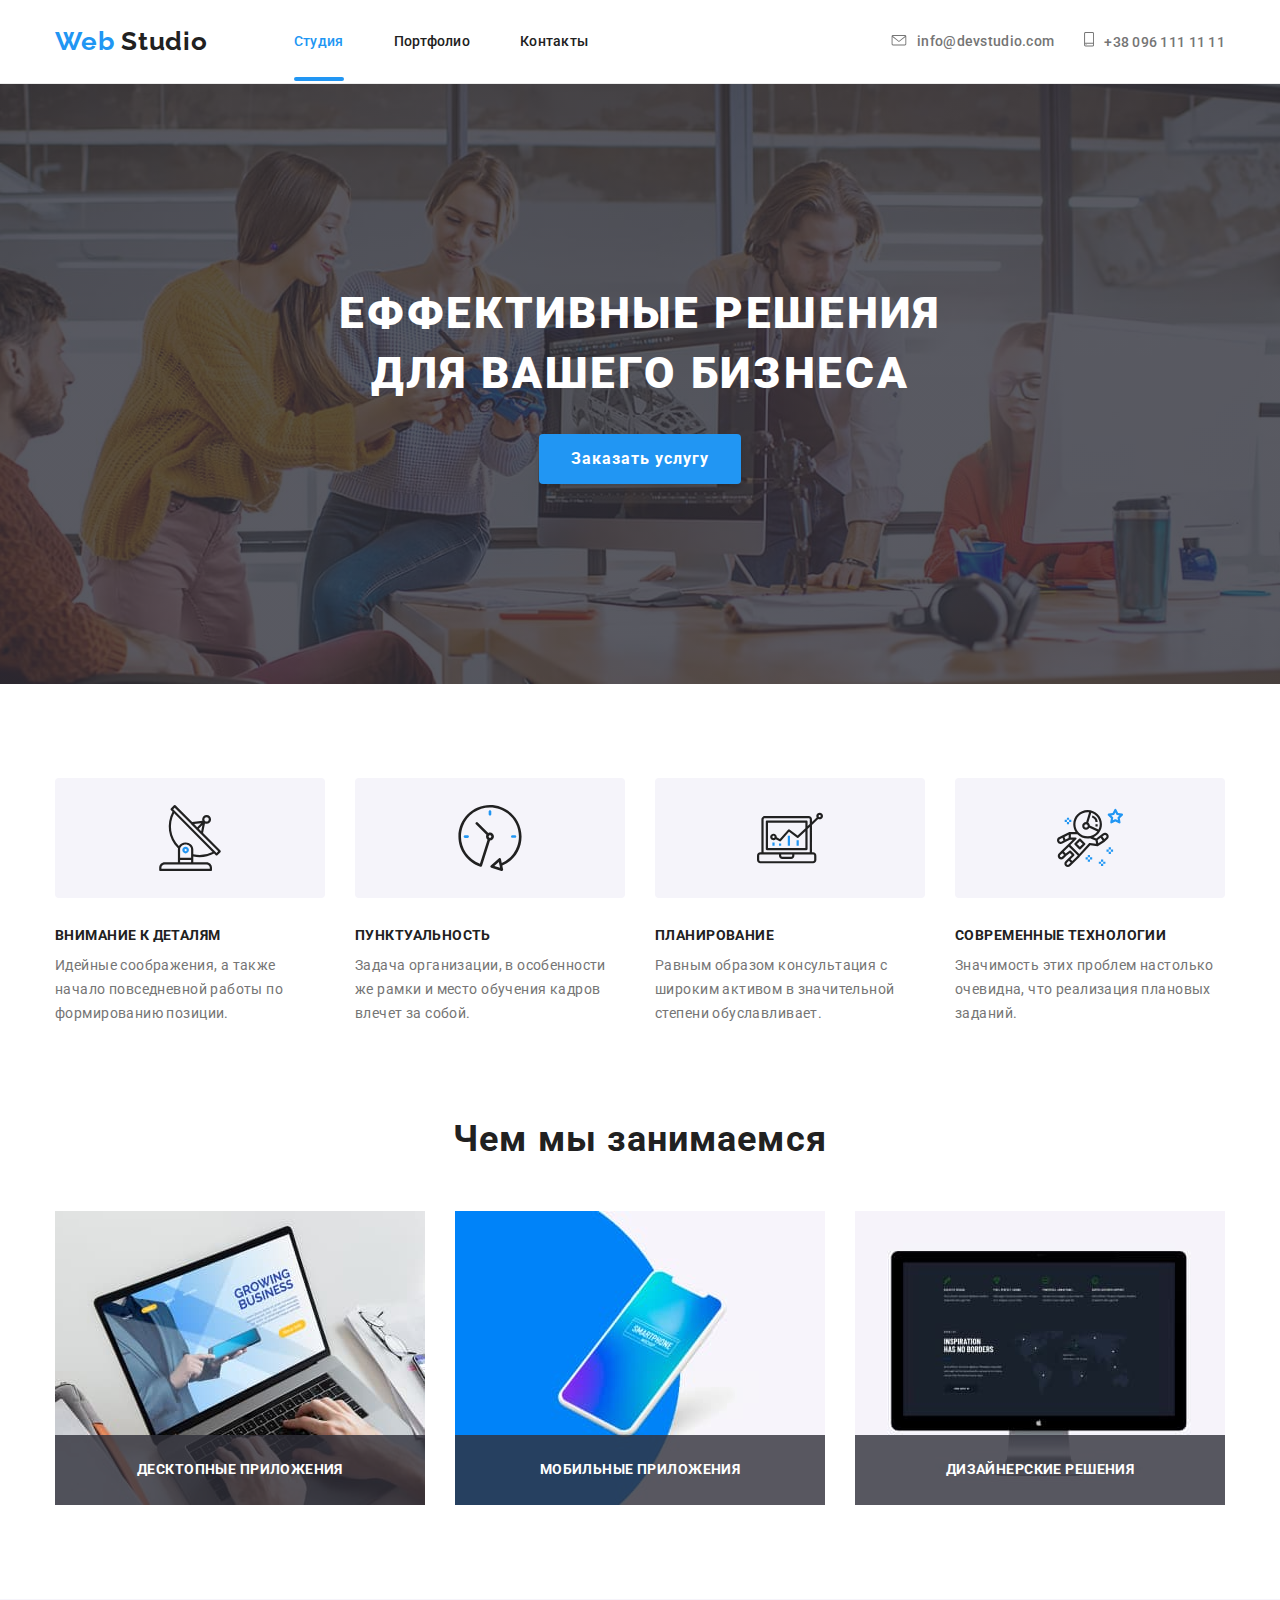
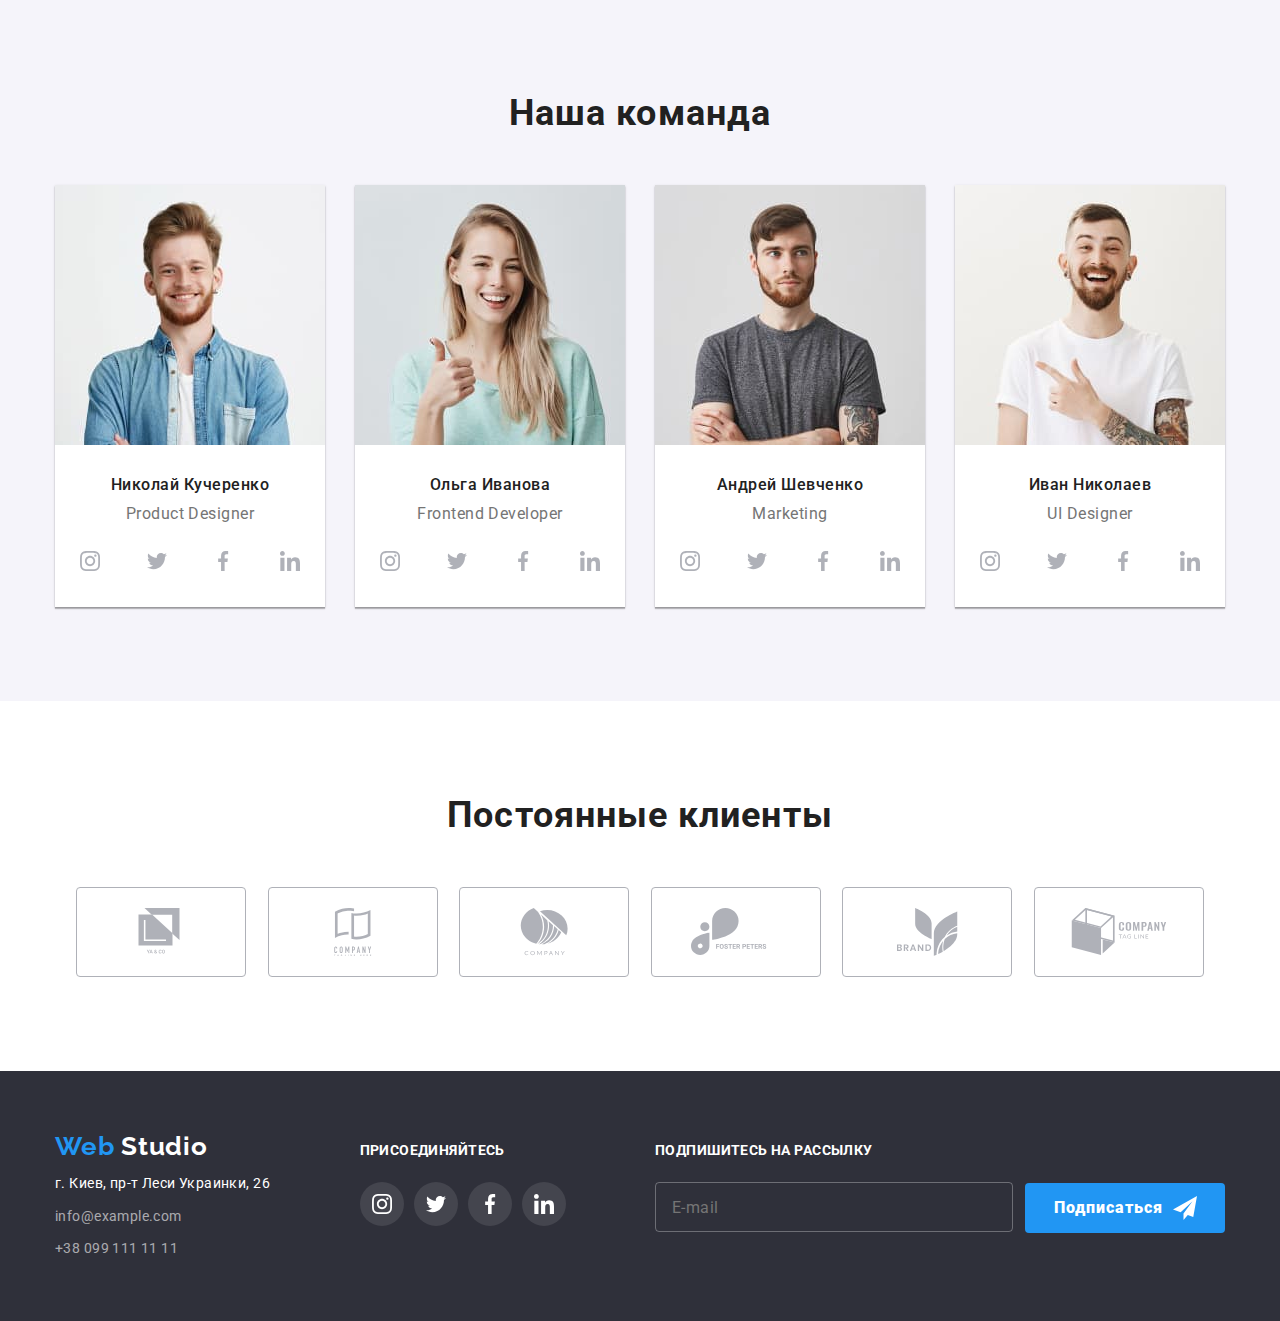
==== index.html @ e9338346 "Start" ====
<!DOCTYPE html>
<html lang="ru">
  <head>
    <meta charset="UTF-8" />
    <meta name="viewport" content="width=device-width, initial-scale=1.0" />
    <title>Studio</title>
    <link
      href="https://fonts.googleapis.com/css2?family=Raleway:wght@700&family=Roboto:wght@400;500;700;900&display=swap"
      rel="stylesheet"
    />
    <link
      rel="stylesheet"
      href="https://cdnjs.cloudflare.com/ajax/libs/modern-normalize/0.6.0/modern-normalize.min.css"
    />
    <link rel="stylesheet" href="./css/main.min.css" />
  </head>
  <body>
    <header>
      <div class="container header-nav">
        <nav>
          <a href="./index.html" class="logo"
            >Web<span class="logo-header"> Studio</span></a
          >
          <ul class="site-nav">
            <li><a href="./index.html" class="link current">Студия</a></li>
            <li><a href="./portfolio.html" class="link">Портфолио</a></li>
            <li><a href="" class="link">Контакты</a></li>
          </ul>
        </nav>
        <ul class="header-list">
          <li>
            <a href="mailto:info@devstudio.com" class="contacts-header">
              <svg class="icon" width="16" height="11">
                <use href="./images/sprite.svg#envelope"></use>
              </svg>info@devstudio.com</a
            >
          </li>
          <li>
            <a href="tel:+380961111111" class="contacts-header"><svg class="icon" width="10" height="15"><use href=./images/sprite.svg#smartphone></use></svg>+38 096 111 11 11</a
            >
          </li>
        </ul>
      </div>
    </header>
    <main>
      <section class="hero">
        <div class="container hero">
          <h1 class="title">
            Еффективные решения <br />
            для вашего бизнеса
          </h1>
          <button data-modal-open type="button" class="order-button">Заказать услугу</button>
        </div>
      </section>
      <section class="section no-padding">
        <div class="container">
          <!-- уявний заголовок-->
          <h2 class="fake-title">Наши преимущества</h2>
          <ul class="advantages-list">
            <li>
              <svg class="icon" width="270" height="120"><use href="./images/sprite.svg#antenna"></use></svg>
              <h3 class="title">Внимание к деталям</h3>
              <p class="details">
                Идейные соображения, а также начало повседневной работы по
                формированию позиции.
              </p>
            </li>
            <li>
              <svg class="icon" width="270" height="120"><use href="./images/sprite.svg#clock"></use></svg>
              <h3 class="title">Пунктуальность</h3>
              <p class="details">
                Задача организации, в особенности же рамки и место обучения
                кадров влечет за собой.
              </p>
            </li>
            <li>
              <svg class="icon" width="270" height="120"><use href="./images/sprite.svg#diagram"></use></svg>
              <h3 class="title">Планирование</h3>
              <p class="details">
                Равным образом консультация с широким активом в значительной
                степени обуславливает.
              </p>
            </li>
            <li>
              <svg class="icon" width="270" height="120"><use href="./images/sprite.svg#astronaut"></use></svg>
              <h3 class="title">Современные технологии</h3>
              <p class="details">
                Значимость этих проблем настолько очевидна, что реализация
                плановых заданий.
              </p>
            </li>
          </ul>
        </div>
      </section>
      <section class="section">
        <div class="container">
          <h2 class="section-title">Чем мы занимаемся</h2>
          <ul class="examples-list">
            <li>
              <img src="./images/laptop.jpg" alt="ноутбук" width="370" />
              <h3 class="examples-title">Десктопные приложения</h3>
            </li>
            <li>
              <img src="./images/smartphone.jpg" alt="смартфон" width="370" />
              <h3 class="examples-title">Мобильные приложения</h3>
            </li>
            <li>
              <img src="./images/imac.jpg" alt="аймак" width="370" />
              <h3 class="examples-title">Дизайнерские решения</h3>
            </li>
          </ul>
        </div>
      </section>
      <section class="section team">
        <div class="container">
          <h2 class="section-title">Наша команда</h2>
          <ul class="team-list">
            <li>
              <img src="./images/smith.jpg" alt="мужчина" width="270" />
              <h3 class="member-name">Николай Кучеренко</h3>
              <p class="member-position">Product Designer</p>
              <ul class="contacts-list">
                <li>
                  <a href="" aria-label="Ссылка на Instagram"><svg class="icon" width="20" height="20"><use href="./images/sprite.svg#instagram"></use></svg></a>
                </li>
                <li>
                  <a href="" aria-label="Ссылка на Twitter"><svg class="icon" width="20" height="20"><use href="./images/sprite.svg#twitter"></use></svg></a>
                </li>
                <li>
                  <a href="" aria-label="Ссылка на Facebook"><svg class="icon" width="20" height="20"><use href="./images/sprite.svg#facebook"></use></svg></a>
                </li>
                <li>
                  <a href="" aria-label="Ссылка на LinkedIn"><svg class="icon" width="20" height="20"><use href="./images/sprite.svg#linkedin"></use></svg></a>
                </li>
              </ul>
            </li>
            <li>
              <img src="./images/stewart.jpg" alt="женщина" width="270" />
              <h3 class="member-name">Ольга Иванова</h3>
              <p class="member-position">Frontend Developer</p>
              <ul class="contacts-list">
                <li>
                  <a href="" aria-label="Ссылка на Instagram"><svg class="icon" width="20" height="20"><use href="./images/sprite.svg#instagram"></use></svg></a>
                </li>
                <li>
                  <a href="" aria-label="Ссылка на Twitter"><svg class="icon" width="20" height="20"><use href="./images/sprite.svg#twitter"></use></svg></a>
                </li>
                <li>
                  <a href="" aria-label="Ссылка на Facebook"><svg class="icon" width="20" height="20"><use href="./images/sprite.svg#facebook"></use></svg></a>
                </li>
                <li>
                  <a href="" aria-label="Ссылка на LinkedIn"><svg class="icon" width="20" height="20"><use href="./images/sprite.svg#linkedin"></use></svg></a>
                </li>
              </ul>
            </li>
            <li>
              <img src="./images/jakis.jpg" alt="мужчина" width="270" />
              <h3 class="member-name">Андрей Шевченко</h3>
              <p class="member-position">Marketing</p>
              <ul class="contacts-list">
                <li>
                  <a href="" aria-label="Ссылка на Instagram"><svg class="icon" width="20" height="20"><use href="./images/sprite.svg#instagram"></use></svg></a>
                </li>
                <li>
                  <a href="" aria-label="Ссылка на Twitter"><svg class="icon" width="20" height="20"><use href="./images/sprite.svg#twitter"></use></svg></a>
                </li>
                <li>
                  <a href="" aria-label="Ссылка на Facebook"><svg class="icon" width="20" height="20"><use href="./images/sprite.svg#facebook"></use></svg></a>
                </li>
                <li>
                  <a href="" aria-label="Ссылка на LinkedIn"><svg class="icon" width="20" height="20"><use href="./images/sprite.svg#linkedin"></use></svg></a>
                </li>
              </ul>
            </li>
            <li>
              <img src="./images/doe.jpg" alt="мужчина" width="270" />
              <h3 class="member-name">Иван Николаев</h3>
              <p class="member-position">UI Designer</p>
              <ul class="contacts-list">
                <li>
                  <a href="" aria-label="Ссылка на Instagram"><svg class="icon" width="20" height="20"><use href="./images/sprite.svg#instagram"></use></svg></a>
                </li>
                <li>
                  <a href="" aria-label="Ссылка на Twitter"><svg class="icon" width="20" height="20"><use href="./images/sprite.svg#twitter"></use></svg></a>
                </li>
                <li>
                  <a href="" aria-label="Ссылка на Facebook"><svg class="icon" width="20" height="20"><use href="./images/sprite.svg#facebook"></use></svg></a>
                </li>
                <li>
                  <a href="" aria-label="Ссылка на LinkedIn"><svg class="icon" width="20" height="20"><use href="./images/sprite.svg#linkedin"></use></svg></a>
                </li>
              </ul>
            </li>
          </ul>
        </div>
      </section>
      <section class="section">
        <div class="container">
          <h2 class="section-title">Постоянные клиенты</h2>
          <ul class="clients-list">
            <li>
              <a href="" class="clients-link"><svg class="icon" width="170" height="90"><use href="./images/sprite.svg#company_1"></use></svg></a>
            </li>
            <li>
              <a href="" class="clients-link"><svg class="icon" width="170" height="90"><use href="./images/sprite.svg#company_2"></use></svg></a>
            </li>
            <li>
              <a href="" class="clients-link"><svg class="icon" width="170" height="90"><use href="./images/sprite.svg#company_3"></use></svg></a>
            </li>
            <li>
              <a href="" class="clients-link"><svg class="icon" width="170" height="90"><use href="./images/sprite.svg#company_4"></use></svg></a>
            </li>
            <li>
              <a href="" class="clients-link"><svg class="icon" width="170" height="90"><use href="./images/sprite.svg#company_5"></use></svg></a>
            </li>
            <li>
              <a href="" class="clients-link"><svg class="icon" width="170" height="90"><use href="./images/sprite.svg#company_6"></use></svg></a>
            </li>
          </ul>
        </div>
      </section>
    </main>
    <footer>
      <div class="container footer-flex">
        <div>
          <a href="./index.html" class="logo"
            >Web<span class="logo-footer"> Studio</span>
          </a>
          <address class="address-section">
            <p class="address">г. Киев, пр-т Леси Украинки, 26</p>
            <a href="mailto:info@example.com" class="contacts-footer"
              >info@example.com</a
            >
            <a href="tel:+380991111111" class="contacts-footer"
              >+38 099 111 11 11</a
            >
          </address>
        </div>
        <div>
          <b class="footer-title">Присоединяйтесь</b>
          <ul class="socials">
            <li>
                  <a href="" aria-label="Ссылка на Instagram"><svg class="icon" width="20" height="20"><use href="./images/sprite.svg#instagram"></use></svg></a>
                </li>
                <li>
                  <a href="" aria-label="Ссылка на Twitter"><svg class="icon" width="20" height="20"><use href="./images/sprite.svg#twitter"></use></svg></a>
                </li>
                <li>
                  <a href="" aria-label="Ссылка на Facebook"><svg class="icon" width="20" height="20"><use href="./images/sprite.svg#facebook"></use></svg></a>
                </li>
                <li>
                  <a href="" aria-label="Ссылка на LinkedIn"><svg class="icon" width="20" height="20"><use href="./images/sprite.svg#linkedin"></use></svg></a>
                </li>
          </ul>
        </div>
        <div class="subscription">
          <b class="footer-title">Подпишитесь на рассылку</b>
          <form><input type="email" name="email" placeholder="E-mail"><button type="submit" class="subscribe-button">Подписаться <svg class="icon" width="24" height="24"><use href="./images/sprite.svg#letter"></use></svg></button></form>
        </div>
      </div>
    </footer>
    <div class="backdrop is-hidden" data-modal>
      <div class="modal">
        <button class="close-button" data-modal-close><svg class="icon" width="11" height="11">
          <use href="./images/sprite.svg#cross"></use>
        </svg></button>
        <b class="modal-title">Оставьте свои данные, мы вам перезвоним</b>
        <form>
        <ul class="input-list">
          <li><input type="text" name="name" id="name" placeholder=" "><label class="form-label" for="name">Имя</label><svg class="icon" width="12" height="12"><use href="./images/sprite.svg#avatar"></use></svg></li>
          <li><input type="tel" name="telephone" id="telephone" placeholder=" "><label class="form-label" for="telephone">Телефон</label><svg class="icon" width="13" height="13"><use href="./images/sprite.svg#handset"></use></svg></li>
          <li><input type="email" name="email" id="email" placeholder=" "><label class="form-label" for="email">Почта</label><svg class="icon" width="15" height="12"><use href="./images/sprite.svg#envelop_modal"></use></svg></li>
        </ul>
        <div class="textarea-form"><textarea name="comment" id="comment" placeholder=" "></textarea><label class="textarea-label" for="comment">Комментарий</label>
        <label class="agreement"><input type="checkbox" name="agreement" value="agree" class="checkbox"><span class="icon"></span>Соглашаюсь с рассылкой и принимаю&nbsp;<a href="" class="agreement-link">Условия договора</a></label></div>
        <button type="submit" class="modal-button">Отправить</button>
        </form>
      </div></div>
    <script src="./js/modal.js"></script>
  </body>
</html>
---- css/main.min.css ----
body{background-color:#fff;color:#212121;font-family:Roboto,sans-serif}ul{list-style:none;margin:0;padding:0}a{display:block;text-decoration:none}img{display:block;max-width:100%;height:auto}.container{width:1200px;padding-right:15px;padding-left:15px;margin:0 auto}header{border-bottom:1px solid #ececec}.header-nav{display:-webkit-box;display:-ms-flexbox;display:flex}nav{display:-webkit-box;display:-ms-flexbox;display:flex;-webkit-box-align:center;-ms-flex-align:center;align-items:center}.site-nav{display:-webkit-box;display:-ms-flexbox;display:flex;margin-left:86px}.site-nav li{position:relative}.site-nav li:not(:last-child){margin-right:50px}.site-nav .link{padding:32px 0;color:#212121;font-weight:500;font-size:14px;line-height:1.14;letter-spacing:0.02em;-webkit-transition:color 250ms cubic-bezier(0.4, 0, 0.2, 1);transition:color 250ms cubic-bezier(0.4, 0, 0.2, 1)}.site-nav .link:hover,.site-nav .link:focus{color:#2196f3}.link.current{color:#2196f3}.link.current::after{content:'';position:absolute;width:100%;height:4px;border-radius:2px;bottom:0;left:0;background-color:#2196f3}.logo{color:#2196f3;font-family:raleway,sans-serif;font-weight:700;font-size:26px;line-height:1.2;letter-spacing:0.03em}.logo-header{color:#212121}.header-list{display:-webkit-box;display:-ms-flexbox;display:flex;margin-left:auto;-webkit-box-align:center;-ms-flex-align:center;align-items:center}.header-list li+li{margin-left:30px}.contacts-header{padding:32px 0;color:#757575;font-weight:500;font-size:14px;line-height:1.14;letter-spacing:0.02em;-webkit-transition:color 250ms cubic-bezier(0.4, 0, 0.2, 1);transition:color 250ms cubic-bezier(0.4, 0, 0.2, 1)}.contacts-header:hover,.contacts-header:focus{color:#2196f3}.contacts-header .icon{margin-right:10px;fill:currentColor}.hero{background-image:-webkit-gradient(linear, left top, left bottom, from(rgba(47,48,58,0.8)), to(rgba(47,48,58,0.8))),url("../images/hero.jpg");background-image:linear-gradient(rgba(47,48,58,0.8), rgba(47,48,58,0.8)),url("../images/hero.jpg");height:600px;max-width:1600px;margin-left:auto;margin-right:auto;background-repeat:no-repeat;background-position:center;background-color:#2f303a;text-align:center}.container.hero{padding-top:200px;padding-bottom:200px}.hero .title{margin-top:0;margin-bottom:30px;color:#fff;font-weight:900;font-size:44px;line-height:1.36;letter-spacing:0.06em;text-transform:uppercase}.order-button{border-radius:4px;border:0;padding:10px 32px;min-width:200px;color:#fff;background-color:#2196f3;-webkit-box-shadow:0px 4px 4px rgba(0,0,0,0.15);box-shadow:0px 4px 4px rgba(0,0,0,0.15);font-weight:700;font-size:16px;line-height:1.87;text-align:center;letter-spacing:0.06em}.backdrop{position:fixed;top:0;left:0;width:100%;height:100%;background:rgba(0,0,0,0.2);opacity:1;-webkit-transition:opacity 250ms cubic-bezier(0.4, 0, 0.2, 1);transition:opacity 250ms cubic-bezier(0.4, 0, 0.2, 1)}.backdrop.is-hidden{opacity:0;pointer-events:none}.backdrop.is-hidden .modal{-webkit-transform:translate(-50%) scale(0.9);transform:translate(-50%) scale(0.9)}.modal{position:absolute;left:50%;top:221px;-webkit-transform:translate(-50%) scale(1);transform:translate(-50%) scale(1);width:528px;height:581px;padding:40px;-webkit-transition:-webkit-transform 250ms cubic-bezier(0.4, 0, 0.2, 1);transition:-webkit-transform 250ms cubic-bezier(0.4, 0, 0.2, 1);transition:transform 250ms cubic-bezier(0.4, 0, 0.2, 1);transition:transform 250ms cubic-bezier(0.4, 0, 0.2, 1), -webkit-transform 250ms cubic-bezier(0.4, 0, 0.2, 1);background-color:#fff;-webkit-box-shadow:0px 2px 1px rgba(0,0,0,0.2),0px 1px 1px rgba(0,0,0,0.14),0px 1px 3px rgba(0,0,0,0.12);box-shadow:0px 2px 1px rgba(0,0,0,0.2),0px 1px 1px rgba(0,0,0,0.14),0px 1px 3px rgba(0,0,0,0.12);border-radius:4px}.close-button{position:absolute;top:8px;right:8px;width:30px;height:30px;background-color:#fff;padding:0;border:1px solid rgba(0,0,0,0.1);border-radius:50%}.close-button:hover,.close-button:focus{fill:#2196f3}.modal-title{display:block;margin-top:0;margin-bottom:30px;font-size:20px;text-align:center;letter-spacing:0.03em}.input-list>li{position:relative;margin-bottom:28px}li>input{width:100%;height:40px;padding:12px 16px 12px 42px;border:1px solid rgba(33,33,33,0.2);border-radius:4px;-webkit-transition:border 250ms cubic-bezier(0.4, 0, 0.2, 1);transition:border 250ms cubic-bezier(0.4, 0, 0.2, 1);font-size:14px;line-height:1.14;letter-spacing:0.01em;color:#757575}li>input:focus{outline:none;border:1px solid #2196f3}li>input:focus ~ .icon{fill:#2196f3}.form-label{position:absolute;top:50%;left:42px;-webkit-transform:translateY(-50%);transform:translateY(-50%);-webkit-transition:color 250ms cubic-bezier(0.4, 0, 0.2, 1),-webkit-transform 250ms cubic-bezier(0.4, 0, 0.2, 1);transition:color 250ms cubic-bezier(0.4, 0, 0.2, 1),-webkit-transform 250ms cubic-bezier(0.4, 0, 0.2, 1);transition:transform 250ms cubic-bezier(0.4, 0, 0.2, 1),color 250ms cubic-bezier(0.4, 0, 0.2, 1);transition:transform 250ms cubic-bezier(0.4, 0, 0.2, 1),color 250ms cubic-bezier(0.4, 0, 0.2, 1),-webkit-transform 250ms cubic-bezier(0.4, 0, 0.2, 1);font-size:14px;line-height:1.14;letter-spacing:0.01em;color:#757575}li>input:focus+.form-label,li>input:not(:placeholder-shown)+.form-label{-webkit-transform:translate(-25px, -38px);transform:translate(-25px, -38px);color:#2196f3;font-size:12px;line-height:1.16}.input-list .icon{position:absolute;top:50%;left:19px;-webkit-transform:translateY(-50%);transform:translateY(-50%);fill:#212121;-webkit-transition:fill 250ms cubic-bezier(0.4, 0, 0.2, 1);transition:fill 250ms cubic-bezier(0.4, 0, 0.2, 1)}.textarea-form{position:relative}textarea{resize:none;margin-bottom:20px;padding:12px 16px;width:100%;height:120px;border:1px solid rgba(33,33,33,0.2);border-radius:4px;-webkit-transition:border 250ms cubic-bezier(0.4, 0, 0.2, 1);transition:border 250ms cubic-bezier(0.4, 0, 0.2, 1);font-size:14px;line-height:1.14;letter-spacing:0.01em;color:#757575}textarea:focus{outline:none;border:1px solid #2196f3}.textarea-label{position:absolute;top:10%;left:16px;-webkit-transform:translateY(-30%);transform:translateY(-30%);-webkit-transition:color 250ms cubic-bezier(0.4, 0, 0.2, 1),-webkit-transform 250ms cubic-bezier(0.4, 0, 0.2, 1);transition:color 250ms cubic-bezier(0.4, 0, 0.2, 1),-webkit-transform 250ms cubic-bezier(0.4, 0, 0.2, 1);transition:transform 250ms cubic-bezier(0.4, 0, 0.2, 1),color 250ms cubic-bezier(0.4, 0, 0.2, 1);transition:transform 250ms cubic-bezier(0.4, 0, 0.2, 1),color 250ms cubic-bezier(0.4, 0, 0.2, 1),-webkit-transform 250ms cubic-bezier(0.4, 0, 0.2, 1);font-size:14px;line-height:1.14;letter-spacing:0.01em;color:#757575}textarea:focus+.textarea-label,textarea:not(:placeholder-shown)+.textarea-label{-webkit-transform:translateY(-35px);transform:translateY(-35px);color:#2196f3;font-size:12px;line-height:1.16}.checkbox-form{position:relative}.checkbox:checked+.icon{border-color:transparent;background-color:#2196f3;background-image:url(../images/check.svg);background-size:contain;background-origin:border-box}.agreement{display:-webkit-inline-box;display:-ms-inline-flexbox;display:inline-flex;-webkit-box-align:center;-ms-flex-align:center;align-items:center;font-size:14px;line-height:1.7;letter-spacing:0.03em;color:#757575}.agreement .icon{display:inline-block;margin-right:8px;height:16px;width:15px;border:2px solid #212121;border-radius:2px}.agreement-link{text-decoration:underline;color:#2196f3}.modal-button{display:block;margin-top:30px;margin-left:auto;margin-right:auto;width:200px;padding:10px 55px;color:#fff;background:#2196f3;-webkit-box-shadow:0px 4px 4px rgba(0,0,0,0.15);box-shadow:0px 4px 4px rgba(0,0,0,0.15);border:0;border-radius:4px;font-weight:700;font-size:16px;line-height:1.88;letter-spacing:0.06em}.checkbox,.fake-title{position:absolute;width:1px;height:1px;margin:-1px;border:0;padding:0;clip:rect(0 0 0 0);overflow:hidden}.section{padding-top:94px;padding-bottom:94px}.section.no-padding{padding-bottom:0}.advantages-list{display:-webkit-box;display:-ms-flexbox;display:flex}.advantages-list li{width:270px}.advantages-list li:not(:last-child){margin-right:30px}.advantages-list .icon{display:block;padding:25px 102px;background-color:#f5f4fa;border-radius:4px}.advantages-list .title{margin-top:30px;margin-bottom:10px;font-weight:700;font-size:14px;line-height:1.14;letter-spacing:0.03em;text-transform:uppercase}.advantages-list .details{margin:0;color:#757575;font-size:14px;line-height:1.7;letter-spacing:0.03em}.section-title{margin-top:0;margin-bottom:50px;font-weight:700;font-size:36px;line-height:1.16;text-align:center;letter-spacing:0.03em}.examples-list{display:-webkit-box;display:-ms-flexbox;display:flex}.examples-list li{position:relative;display:-webkit-box;display:-ms-flexbox;display:flex;-webkit-box-pack:center;-ms-flex-pack:center;justify-content:center}.examples-list li:not(:last-child){margin-right:30px}.examples-list li::before{content:'';position:absolute;width:100%;height:70px;bottom:0;background-color:rgba(47,48,58,0.8)}.examples-title{position:absolute;bottom:27px;margin:0;color:#fff;font-weight:700;font-size:14px;line-height:1.14;text-align:center;letter-spacing:0.03em;text-transform:uppercase}.section.team{background-color:#f5f4fa}.team-list{display:-webkit-box;display:-ms-flexbox;display:flex}.team-list>li{width:270px;background-color:#fff;-webkit-box-shadow:0px 2px 1px rgba(0,0,0,0.2),0px 1px 1px rgba(0,0,0,0.14),0px 1px 3px rgba(0,0,0,0.12);box-shadow:0px 2px 1px rgba(0,0,0,0.2),0px 1px 1px rgba(0,0,0,0.14),0px 1px 3px rgba(0,0,0,0.12)}.team-list>li:not(:last-child){margin-right:30px}.member-name{margin-top:30px;margin-bottom:10px;font-weight:500;font-size:16px;line-height:1.19;text-align:center;letter-spacing:0.03em}.member-position{margin-top:0;margin-bottom:16px;color:#757575;font-size:16px;line-height:1.19;text-align:center;letter-spacing:0.03em}.contacts-list{display:-webkit-box;display:-ms-flexbox;display:flex;-webkit-box-pack:space-evenly;-ms-flex-pack:space-evenly;justify-content:space-evenly;margin-bottom:24px}.contacts-list li:not(:last-child){margin-right:10px}.contacts-list a{display:-webkit-box;display:-ms-flexbox;display:flex;-webkit-box-pack:space-evenly;-ms-flex-pack:space-evenly;justify-content:space-evenly;-webkit-box-align:center;-ms-flex-align:center;align-items:center;border-radius:50px;width:44px;height:44px;fill:#afb1b8;-webkit-transition:background-color 250ms cubic-bezier(0.4, 0, 0.2, 1),fill 250ms cubic-bezier(0.4, 0, 0.2, 1);transition:background-color 250ms cubic-bezier(0.4, 0, 0.2, 1),fill 250ms cubic-bezier(0.4, 0, 0.2, 1)}.contacts-list a:hover,.contacts-list a:focus{background-color:#2196f3;fill:#fff}.clients-list{display:-webkit-box;display:-ms-flexbox;display:flex;-webkit-box-pack:space-evenly;-ms-flex-pack:space-evenly;justify-content:space-evenly}.clients-link .icon{display:block;fill:#afb1b8;border:1px solid #afb1b8;border-radius:4px;padding:20px 0px;-webkit-transition:fill 250ms cubic-bezier(0.4, 0, 0.2, 1),border-color 250ms cubic-bezier(0.4, 0, 0.2, 1);transition:fill 250ms cubic-bezier(0.4, 0, 0.2, 1),border-color 250ms cubic-bezier(0.4, 0, 0.2, 1)}.clients-link:hover .icon,.clients-link:focus .icon{fill:#2196f3;border-color:#2196f3}footer{background-color:#2f303a;-webkit-box-shadow:0px 4px 4px rgba(0,0,0,0.25);box-shadow:0px 4px 4px rgba(0,0,0,0.25)}.footer-flex{display:-webkit-box;display:-ms-flexbox;display:flex;-webkit-box-pack:justify;-ms-flex-pack:justify;justify-content:space-between;-webkit-box-align:baseline;-ms-flex-align:baseline;align-items:baseline;padding-top:60px;padding-bottom:60px}.logo-footer{color:#fff}.address-section{font-style:normal}.address{margin-top:10px;margin-bottom:0;color:#fff;font-size:14px;line-height:1.7;letter-spacing:0.03em}.contacts-footer{margin-top:9px;color:rgba(255,255,255,0.6);font-size:14px;line-height:1.7;letter-spacing:0.03em;-webkit-transition:color 250ms cubic-bezier(0.4, 0, 0.2, 1);transition:color 250ms cubic-bezier(0.4, 0, 0.2, 1)}.contacts-footer:hover,.contacts-footer:focus{color:#2196f3}.footer-title{display:block;margin-bottom:20px;color:#fff;font-weight:700;font-size:14px;line-height:1.7;letter-spacing:0.03em;text-transform:uppercase}.socials{display:-webkit-box;display:-ms-flexbox;display:flex}.socials li:not(:last-child){margin-right:10px}.socials a{display:-webkit-box;display:-ms-flexbox;display:flex;-webkit-box-align:center;-ms-flex-align:center;align-items:center;-webkit-box-pack:space-evenly;-ms-flex-pack:space-evenly;justify-content:space-evenly;border-radius:50px;width:44px;height:44px;fill:#fff;background-color:rgba(255,255,255,0.1);-webkit-transition:250ms cubic-bezier(0.4, 0, 0.2, 1);transition:250ms cubic-bezier(0.4, 0, 0.2, 1)}.socials a:hover,.socials a:focus{background-color:#2196f3}.subscription input[type='email']{margin-right:12px;width:358px;height:50px;border:1px solid rgba(255,255,255,0.3);border-radius:4px;background-color:transparent;padding-top:15px;padding-bottom:15px;padding-left:16px;font-size:16px;line-height:1.25;letter-spacing:0.03em;color:rgba(255,255,255,0.6)}.subscribe-button{display:-webkit-inline-box;display:-ms-inline-flexbox;display:inline-flex;-webkit-box-align:center;-ms-flex-align:center;align-items:center;border:0;border-radius:4px;padding:10px 28px 10px 29px;min-width:200px;color:#fff;background-color:#2196f3;font-weight:900;font-size:16px;line-height:1.87;text-align:center;letter-spacing:0.06em}.subscribe-button .icon{margin-left:10px}
/*# sourceMappingURL=main.min.css.map */
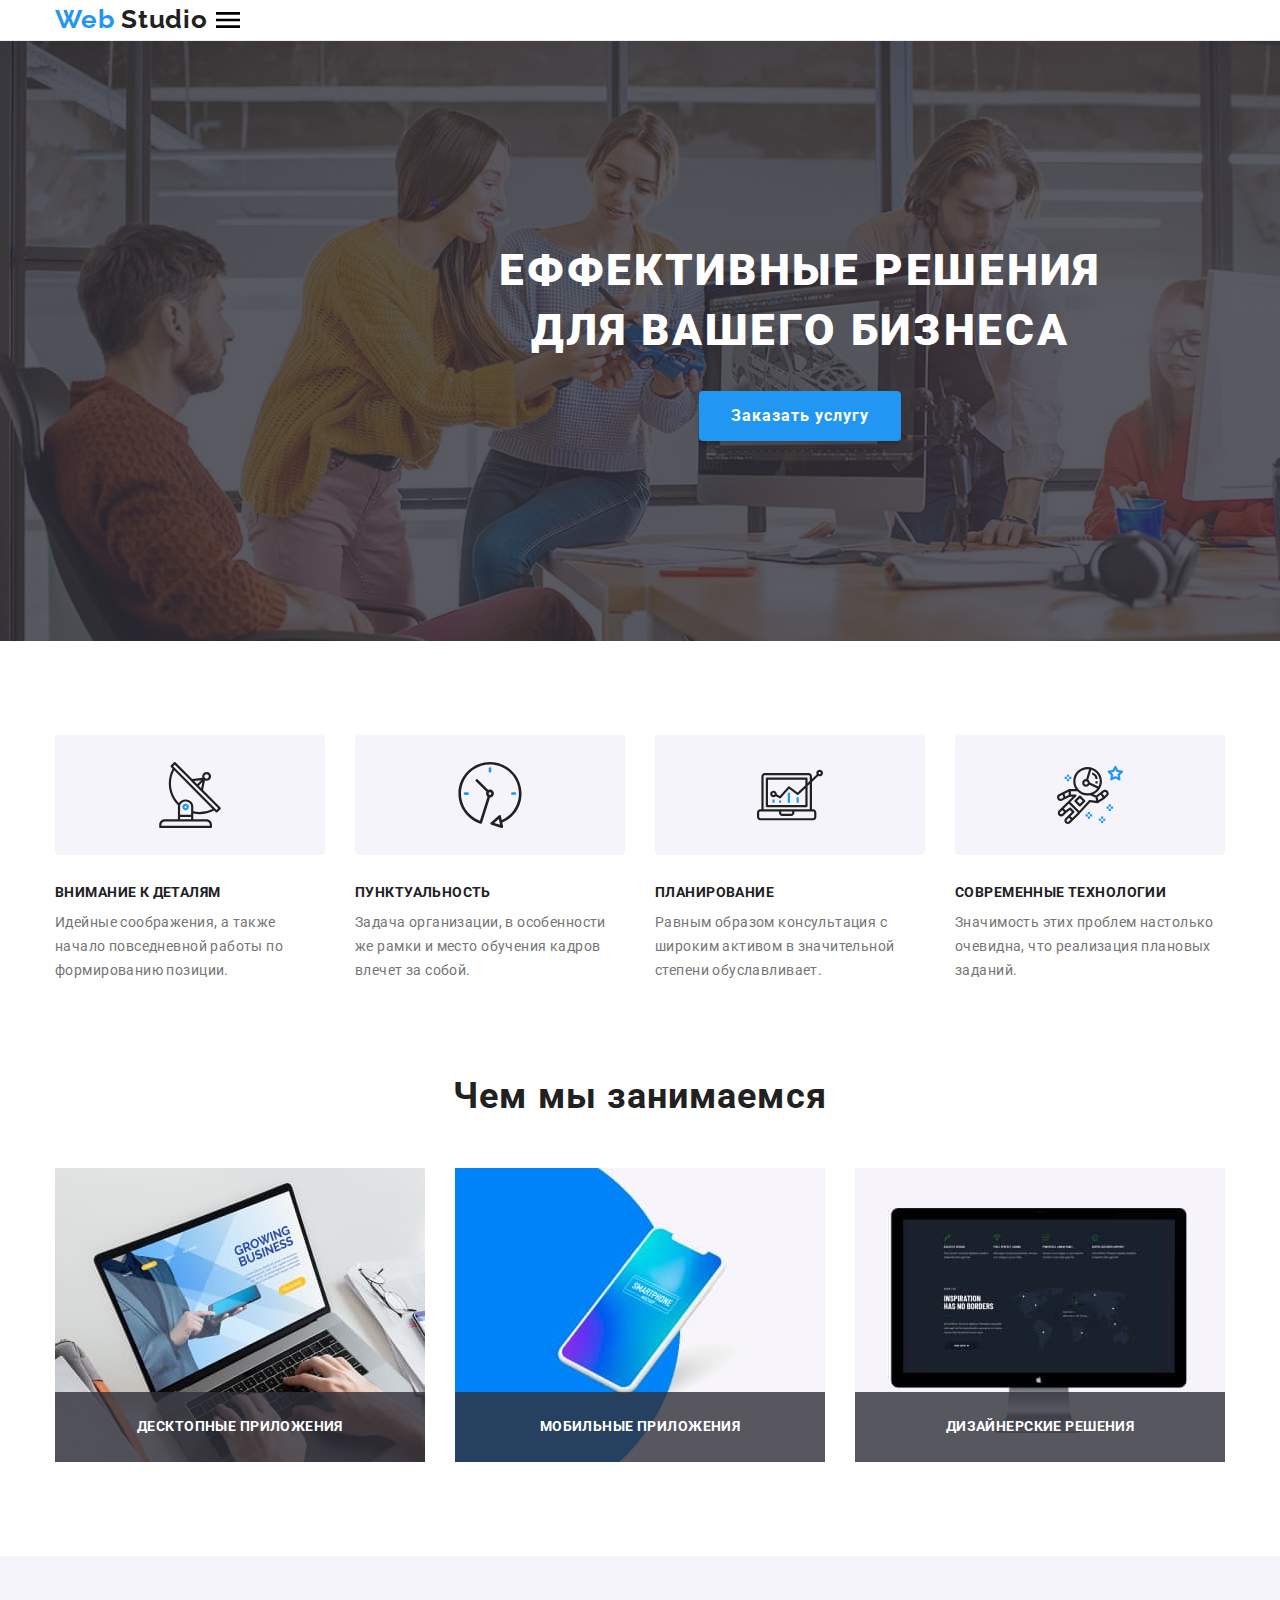
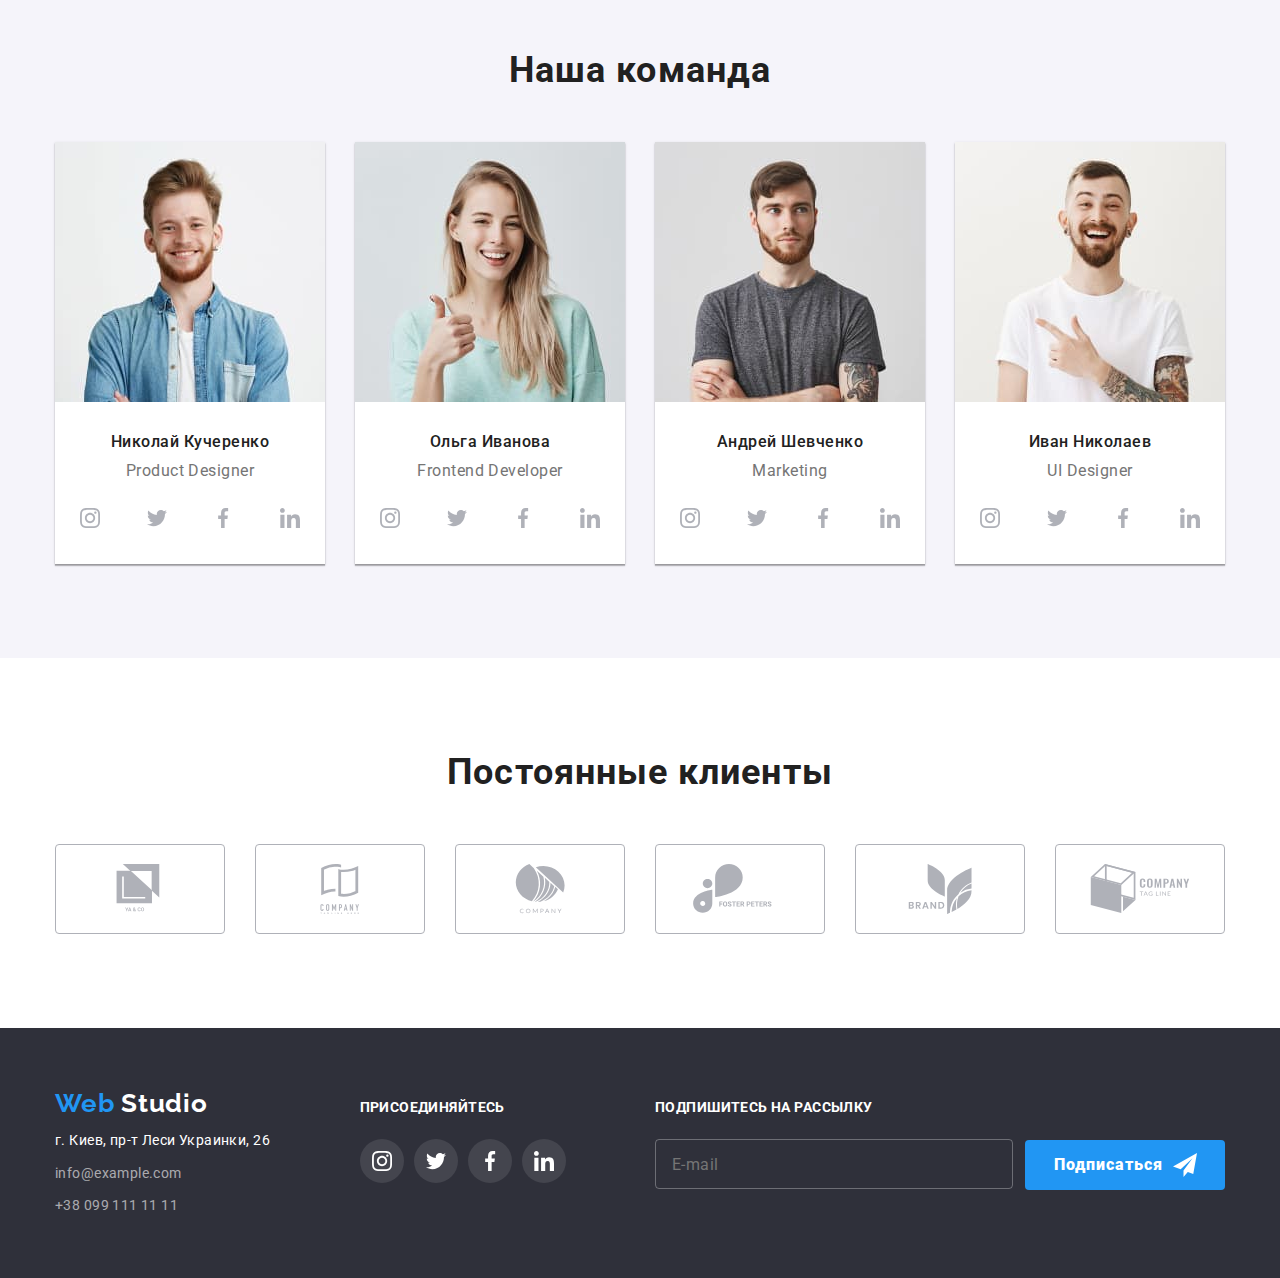
==== commit 09f27d48: "Fix" ====
--- a/index.html
+++ b/index.html
@@ -21,13 +21,13 @@
           <a href="./index.html" class="logo"
             >Web<span class="logo-header"> Studio</span></a
           >
-          <ul class="site-nav">
+          <button type="button" class="menu-button"  aria-expanded="false" aria-controls="menu-container" data-menu-button><svg width="40" height="40" aria-label="Переключатель мобильного меню"><use class="icon-menu" href="./images/sprite.svg#menu"></use><use class="icon-cross" href="./images/sprite.svg#cross_menu"></use></svg></button>
+          <div class="menu-container" id="menu-container" data-menu><ul class="site-nav">
             <li><a href="./index.html" class="link current">Студия</a></li>
             <li><a href="./portfolio.html" class="link">Портфолио</a></li>
             <li><a href="" class="link">Контакты</a></li>
           </ul>
-        </nav>
-        <ul class="header-list">
+          <ul class="header-list">
           <li>
             <a href="mailto:info@devstudio.com" class="contacts-header">
               <svg class="icon" width="16" height="11">
@@ -39,7 +39,8 @@
             <a href="tel:+380961111111" class="contacts-header"><svg class="icon" width="10" height="15"><use href=./images/sprite.svg#smartphone></use></svg>+38 096 111 11 11</a
             >
           </li>
-        </ul>
+        </ul></div>
+        </nav>
       </div>
     </header>
     <main>
@@ -52,13 +53,13 @@
           <button data-modal-open type="button" class="order-button">Заказать услугу</button>
         </div>
       </section>
-      <section class="section no-padding">
+      <section class="section">
         <div class="container">
           <!-- уявний заголовок-->
           <h2 class="fake-title">Наши преимущества</h2>
           <ul class="advantages-list">
             <li>
-              <svg class="icon" width="270" height="120"><use href="./images/sprite.svg#antenna"></use></svg>
+              <div class="advantages-icon"><svg class="icon"><use href="./images/sprite.svg#antenna"></use></svg></div>
               <h3 class="title">Внимание к деталям</h3>
               <p class="details">
                 Идейные соображения, а также начало повседневной работы по
@@ -66,7 +67,7 @@
               </p>
             </li>
             <li>
-              <svg class="icon" width="270" height="120"><use href="./images/sprite.svg#clock"></use></svg>
+              <div class="advantages-icon"><svg class="icon"><use href="./images/sprite.svg#clock"></use></svg></div>
               <h3 class="title">Пунктуальность</h3>
               <p class="details">
                 Задача организации, в особенности же рамки и место обучения
@@ -74,7 +75,7 @@
               </p>
             </li>
             <li>
-              <svg class="icon" width="270" height="120"><use href="./images/sprite.svg#diagram"></use></svg>
+              <div class="advantages-icon"><svg class="icon"><use href="./images/sprite.svg#diagram"></use></svg></div>
               <h3 class="title">Планирование</h3>
               <p class="details">
                 Равным образом консультация с широким активом в значительной
@@ -82,7 +83,7 @@
               </p>
             </li>
             <li>
-              <svg class="icon" width="270" height="120"><use href="./images/sprite.svg#astronaut"></use></svg>
+              <div class="advantages-icon"><svg class="icon"><use href="./images/sprite.svg#astronaut"></use></svg></div>
               <h3 class="title">Современные технологии</h3>
               <p class="details">
                 Значимость этих проблем настолько очевидна, что реализация
@@ -92,7 +93,7 @@
           </ul>
         </div>
       </section>
-      <section class="section">
+      <section class="section examples">
         <div class="container">
           <h2 class="section-title">Чем мы занимаемся</h2>
           <ul class="examples-list">
@@ -199,22 +200,22 @@
           <h2 class="section-title">Постоянные клиенты</h2>
           <ul class="clients-list">
             <li>
-              <a href="" class="clients-link"><svg class="icon" width="170" height="90"><use href="./images/sprite.svg#company_1"></use></svg></a>
-            </li>
-            <li>
-              <a href="" class="clients-link"><svg class="icon" width="170" height="90"><use href="./images/sprite.svg#company_2"></use></svg></a>
-            </li>
-            <li>
-              <a href="" class="clients-link"><svg class="icon" width="170" height="90"><use href="./images/sprite.svg#company_3"></use></svg></a>
-            </li>
-            <li>
-              <a href="" class="clients-link"><svg class="icon" width="170" height="90"><use href="./images/sprite.svg#company_4"></use></svg></a>
-            </li>
-            <li>
-              <a href="" class="clients-link"><svg class="icon" width="170" height="90"><use href="./images/sprite.svg#company_5"></use></svg></a>
-            </li>
-            <li>
-              <a href="" class="clients-link"><svg class="icon" width="170" height="90"><use href="./images/sprite.svg#company_6"></use></svg></a>
+              <a href="" class="clients-link"><svg class="icon"><use href="./images/sprite.svg#company_1"></use></svg></a>
+            </li>
+            <li>
+              <a href="" class="clients-link"><svg class="icon"><use href="./images/sprite.svg#company_2"></use></svg></a>
+            </li>
+            <li>
+              <a href="" class="clients-link"><svg class="icon"><use href="./images/sprite.svg#company_3"></use></svg></a>
+            </li>
+            <li>
+              <a href="" class="clients-link"><svg class="icon"><use href="./images/sprite.svg#company_4"></use></svg></a>
+            </li>
+            <li>
+              <a href="" class="clients-link"><svg class="icon"><use href="./images/sprite.svg#company_5"></use></svg></a>
+            </li>
+            <li>
+              <a href="" class="clients-link"><svg class="icon"><use href="./images/sprite.svg#company_6"></use></svg></a>
             </li>
           </ul>
         </div>
@@ -275,7 +276,9 @@
         <label class="agreement"><input type="checkbox" name="agreement" value="agree" class="checkbox"><span class="icon"></span>Соглашаюсь с рассылкой и принимаю&nbsp;<a href="" class="agreement-link">Условия договора</a></label></div>
         <button type="submit" class="modal-button">Отправить</button>
         </form>
-      </div></div>
+      </div>
+    </div>
+    <script src="./js/menu.js"></script>
     <script src="./js/modal.js"></script>
   </body>
 </html>
--- a/css/main.min.css
+++ b/css/main.min.css
@@ -1,2 +1,2 @@
-body{background-color:#fff;color:#212121;font-family:Roboto,sans-serif}ul{list-style:none;margin:0;padding:0}a{display:block;text-decoration:none}img{display:block;max-width:100%;height:auto}.container{width:1200px;padding-right:15px;padding-left:15px;margin:0 auto}header{border-bottom:1px solid #ececec}.header-nav{display:-webkit-box;display:-ms-flexbox;display:flex}nav{display:-webkit-box;display:-ms-flexbox;display:flex;-webkit-box-align:center;-ms-flex-align:center;align-items:center}.site-nav{display:-webkit-box;display:-ms-flexbox;display:flex;margin-left:86px}.site-nav li{position:relative}.site-nav li:not(:last-child){margin-right:50px}.site-nav .link{padding:32px 0;color:#212121;font-weight:500;font-size:14px;line-height:1.14;letter-spacing:0.02em;-webkit-transition:color 250ms cubic-bezier(0.4, 0, 0.2, 1);transition:color 250ms cubic-bezier(0.4, 0, 0.2, 1)}.site-nav .link:hover,.site-nav .link:focus{color:#2196f3}.link.current{color:#2196f3}.link.current::after{content:'';position:absolute;width:100%;height:4px;border-radius:2px;bottom:0;left:0;background-color:#2196f3}.logo{color:#2196f3;font-family:raleway,sans-serif;font-weight:700;font-size:26px;line-height:1.2;letter-spacing:0.03em}.logo-header{color:#212121}.header-list{display:-webkit-box;display:-ms-flexbox;display:flex;margin-left:auto;-webkit-box-align:center;-ms-flex-align:center;align-items:center}.header-list li+li{margin-left:30px}.contacts-header{padding:32px 0;color:#757575;font-weight:500;font-size:14px;line-height:1.14;letter-spacing:0.02em;-webkit-transition:color 250ms cubic-bezier(0.4, 0, 0.2, 1);transition:color 250ms cubic-bezier(0.4, 0, 0.2, 1)}.contacts-header:hover,.contacts-header:focus{color:#2196f3}.contacts-header .icon{margin-right:10px;fill:currentColor}.hero{background-image:-webkit-gradient(linear, left top, left bottom, from(rgba(47,48,58,0.8)), to(rgba(47,48,58,0.8))),url("../images/hero.jpg");background-image:linear-gradient(rgba(47,48,58,0.8), rgba(47,48,58,0.8)),url("../images/hero.jpg");height:600px;max-width:1600px;margin-left:auto;margin-right:auto;background-repeat:no-repeat;background-position:center;background-color:#2f303a;text-align:center}.container.hero{padding-top:200px;padding-bottom:200px}.hero .title{margin-top:0;margin-bottom:30px;color:#fff;font-weight:900;font-size:44px;line-height:1.36;letter-spacing:0.06em;text-transform:uppercase}.order-button{border-radius:4px;border:0;padding:10px 32px;min-width:200px;color:#fff;background-color:#2196f3;-webkit-box-shadow:0px 4px 4px rgba(0,0,0,0.15);box-shadow:0px 4px 4px rgba(0,0,0,0.15);font-weight:700;font-size:16px;line-height:1.87;text-align:center;letter-spacing:0.06em}.backdrop{position:fixed;top:0;left:0;width:100%;height:100%;background:rgba(0,0,0,0.2);opacity:1;-webkit-transition:opacity 250ms cubic-bezier(0.4, 0, 0.2, 1);transition:opacity 250ms cubic-bezier(0.4, 0, 0.2, 1)}.backdrop.is-hidden{opacity:0;pointer-events:none}.backdrop.is-hidden .modal{-webkit-transform:translate(-50%) scale(0.9);transform:translate(-50%) scale(0.9)}.modal{position:absolute;left:50%;top:221px;-webkit-transform:translate(-50%) scale(1);transform:translate(-50%) scale(1);width:528px;height:581px;padding:40px;-webkit-transition:-webkit-transform 250ms cubic-bezier(0.4, 0, 0.2, 1);transition:-webkit-transform 250ms cubic-bezier(0.4, 0, 0.2, 1);transition:transform 250ms cubic-bezier(0.4, 0, 0.2, 1);transition:transform 250ms cubic-bezier(0.4, 0, 0.2, 1), -webkit-transform 250ms cubic-bezier(0.4, 0, 0.2, 1);background-color:#fff;-webkit-box-shadow:0px 2px 1px rgba(0,0,0,0.2),0px 1px 1px rgba(0,0,0,0.14),0px 1px 3px rgba(0,0,0,0.12);box-shadow:0px 2px 1px rgba(0,0,0,0.2),0px 1px 1px rgba(0,0,0,0.14),0px 1px 3px rgba(0,0,0,0.12);border-radius:4px}.close-button{position:absolute;top:8px;right:8px;width:30px;height:30px;background-color:#fff;padding:0;border:1px solid rgba(0,0,0,0.1);border-radius:50%}.close-button:hover,.close-button:focus{fill:#2196f3}.modal-title{display:block;margin-top:0;margin-bottom:30px;font-size:20px;text-align:center;letter-spacing:0.03em}.input-list>li{position:relative;margin-bottom:28px}li>input{width:100%;height:40px;padding:12px 16px 12px 42px;border:1px solid rgba(33,33,33,0.2);border-radius:4px;-webkit-transition:border 250ms cubic-bezier(0.4, 0, 0.2, 1);transition:border 250ms cubic-bezier(0.4, 0, 0.2, 1);font-size:14px;line-height:1.14;letter-spacing:0.01em;color:#757575}li>input:focus{outline:none;border:1px solid #2196f3}li>input:focus ~ .icon{fill:#2196f3}.form-label{position:absolute;top:50%;left:42px;-webkit-transform:translateY(-50%);transform:translateY(-50%);-webkit-transition:color 250ms cubic-bezier(0.4, 0, 0.2, 1),-webkit-transform 250ms cubic-bezier(0.4, 0, 0.2, 1);transition:color 250ms cubic-bezier(0.4, 0, 0.2, 1),-webkit-transform 250ms cubic-bezier(0.4, 0, 0.2, 1);transition:transform 250ms cubic-bezier(0.4, 0, 0.2, 1),color 250ms cubic-bezier(0.4, 0, 0.2, 1);transition:transform 250ms cubic-bezier(0.4, 0, 0.2, 1),color 250ms cubic-bezier(0.4, 0, 0.2, 1),-webkit-transform 250ms cubic-bezier(0.4, 0, 0.2, 1);font-size:14px;line-height:1.14;letter-spacing:0.01em;color:#757575}li>input:focus+.form-label,li>input:not(:placeholder-shown)+.form-label{-webkit-transform:translate(-25px, -38px);transform:translate(-25px, -38px);color:#2196f3;font-size:12px;line-height:1.16}.input-list .icon{position:absolute;top:50%;left:19px;-webkit-transform:translateY(-50%);transform:translateY(-50%);fill:#212121;-webkit-transition:fill 250ms cubic-bezier(0.4, 0, 0.2, 1);transition:fill 250ms cubic-bezier(0.4, 0, 0.2, 1)}.textarea-form{position:relative}textarea{resize:none;margin-bottom:20px;padding:12px 16px;width:100%;height:120px;border:1px solid rgba(33,33,33,0.2);border-radius:4px;-webkit-transition:border 250ms cubic-bezier(0.4, 0, 0.2, 1);transition:border 250ms cubic-bezier(0.4, 0, 0.2, 1);font-size:14px;line-height:1.14;letter-spacing:0.01em;color:#757575}textarea:focus{outline:none;border:1px solid #2196f3}.textarea-label{position:absolute;top:10%;left:16px;-webkit-transform:translateY(-30%);transform:translateY(-30%);-webkit-transition:color 250ms cubic-bezier(0.4, 0, 0.2, 1),-webkit-transform 250ms cubic-bezier(0.4, 0, 0.2, 1);transition:color 250ms cubic-bezier(0.4, 0, 0.2, 1),-webkit-transform 250ms cubic-bezier(0.4, 0, 0.2, 1);transition:transform 250ms cubic-bezier(0.4, 0, 0.2, 1),color 250ms cubic-bezier(0.4, 0, 0.2, 1);transition:transform 250ms cubic-bezier(0.4, 0, 0.2, 1),color 250ms cubic-bezier(0.4, 0, 0.2, 1),-webkit-transform 250ms cubic-bezier(0.4, 0, 0.2, 1);font-size:14px;line-height:1.14;letter-spacing:0.01em;color:#757575}textarea:focus+.textarea-label,textarea:not(:placeholder-shown)+.textarea-label{-webkit-transform:translateY(-35px);transform:translateY(-35px);color:#2196f3;font-size:12px;line-height:1.16}.checkbox-form{position:relative}.checkbox:checked+.icon{border-color:transparent;background-color:#2196f3;background-image:url(../images/check.svg);background-size:contain;background-origin:border-box}.agreement{display:-webkit-inline-box;display:-ms-inline-flexbox;display:inline-flex;-webkit-box-align:center;-ms-flex-align:center;align-items:center;font-size:14px;line-height:1.7;letter-spacing:0.03em;color:#757575}.agreement .icon{display:inline-block;margin-right:8px;height:16px;width:15px;border:2px solid #212121;border-radius:2px}.agreement-link{text-decoration:underline;color:#2196f3}.modal-button{display:block;margin-top:30px;margin-left:auto;margin-right:auto;width:200px;padding:10px 55px;color:#fff;background:#2196f3;-webkit-box-shadow:0px 4px 4px rgba(0,0,0,0.15);box-shadow:0px 4px 4px rgba(0,0,0,0.15);border:0;border-radius:4px;font-weight:700;font-size:16px;line-height:1.88;letter-spacing:0.06em}.checkbox,.fake-title{position:absolute;width:1px;height:1px;margin:-1px;border:0;padding:0;clip:rect(0 0 0 0);overflow:hidden}.section{padding-top:94px;padding-bottom:94px}.section.no-padding{padding-bottom:0}.advantages-list{display:-webkit-box;display:-ms-flexbox;display:flex}.advantages-list li{width:270px}.advantages-list li:not(:last-child){margin-right:30px}.advantages-list .icon{display:block;padding:25px 102px;background-color:#f5f4fa;border-radius:4px}.advantages-list .title{margin-top:30px;margin-bottom:10px;font-weight:700;font-size:14px;line-height:1.14;letter-spacing:0.03em;text-transform:uppercase}.advantages-list .details{margin:0;color:#757575;font-size:14px;line-height:1.7;letter-spacing:0.03em}.section-title{margin-top:0;margin-bottom:50px;font-weight:700;font-size:36px;line-height:1.16;text-align:center;letter-spacing:0.03em}.examples-list{display:-webkit-box;display:-ms-flexbox;display:flex}.examples-list li{position:relative;display:-webkit-box;display:-ms-flexbox;display:flex;-webkit-box-pack:center;-ms-flex-pack:center;justify-content:center}.examples-list li:not(:last-child){margin-right:30px}.examples-list li::before{content:'';position:absolute;width:100%;height:70px;bottom:0;background-color:rgba(47,48,58,0.8)}.examples-title{position:absolute;bottom:27px;margin:0;color:#fff;font-weight:700;font-size:14px;line-height:1.14;text-align:center;letter-spacing:0.03em;text-transform:uppercase}.section.team{background-color:#f5f4fa}.team-list{display:-webkit-box;display:-ms-flexbox;display:flex}.team-list>li{width:270px;background-color:#fff;-webkit-box-shadow:0px 2px 1px rgba(0,0,0,0.2),0px 1px 1px rgba(0,0,0,0.14),0px 1px 3px rgba(0,0,0,0.12);box-shadow:0px 2px 1px rgba(0,0,0,0.2),0px 1px 1px rgba(0,0,0,0.14),0px 1px 3px rgba(0,0,0,0.12)}.team-list>li:not(:last-child){margin-right:30px}.member-name{margin-top:30px;margin-bottom:10px;font-weight:500;font-size:16px;line-height:1.19;text-align:center;letter-spacing:0.03em}.member-position{margin-top:0;margin-bottom:16px;color:#757575;font-size:16px;line-height:1.19;text-align:center;letter-spacing:0.03em}.contacts-list{display:-webkit-box;display:-ms-flexbox;display:flex;-webkit-box-pack:space-evenly;-ms-flex-pack:space-evenly;justify-content:space-evenly;margin-bottom:24px}.contacts-list li:not(:last-child){margin-right:10px}.contacts-list a{display:-webkit-box;display:-ms-flexbox;display:flex;-webkit-box-pack:space-evenly;-ms-flex-pack:space-evenly;justify-content:space-evenly;-webkit-box-align:center;-ms-flex-align:center;align-items:center;border-radius:50px;width:44px;height:44px;fill:#afb1b8;-webkit-transition:background-color 250ms cubic-bezier(0.4, 0, 0.2, 1),fill 250ms cubic-bezier(0.4, 0, 0.2, 1);transition:background-color 250ms cubic-bezier(0.4, 0, 0.2, 1),fill 250ms cubic-bezier(0.4, 0, 0.2, 1)}.contacts-list a:hover,.contacts-list a:focus{background-color:#2196f3;fill:#fff}.clients-list{display:-webkit-box;display:-ms-flexbox;display:flex;-webkit-box-pack:space-evenly;-ms-flex-pack:space-evenly;justify-content:space-evenly}.clients-link .icon{display:block;fill:#afb1b8;border:1px solid #afb1b8;border-radius:4px;padding:20px 0px;-webkit-transition:fill 250ms cubic-bezier(0.4, 0, 0.2, 1),border-color 250ms cubic-bezier(0.4, 0, 0.2, 1);transition:fill 250ms cubic-bezier(0.4, 0, 0.2, 1),border-color 250ms cubic-bezier(0.4, 0, 0.2, 1)}.clients-link:hover .icon,.clients-link:focus .icon{fill:#2196f3;border-color:#2196f3}footer{background-color:#2f303a;-webkit-box-shadow:0px 4px 4px rgba(0,0,0,0.25);box-shadow:0px 4px 4px rgba(0,0,0,0.25)}.footer-flex{display:-webkit-box;display:-ms-flexbox;display:flex;-webkit-box-pack:justify;-ms-flex-pack:justify;justify-content:space-between;-webkit-box-align:baseline;-ms-flex-align:baseline;align-items:baseline;padding-top:60px;padding-bottom:60px}.logo-footer{color:#fff}.address-section{font-style:normal}.address{margin-top:10px;margin-bottom:0;color:#fff;font-size:14px;line-height:1.7;letter-spacing:0.03em}.contacts-footer{margin-top:9px;color:rgba(255,255,255,0.6);font-size:14px;line-height:1.7;letter-spacing:0.03em;-webkit-transition:color 250ms cubic-bezier(0.4, 0, 0.2, 1);transition:color 250ms cubic-bezier(0.4, 0, 0.2, 1)}.contacts-footer:hover,.contacts-footer:focus{color:#2196f3}.footer-title{display:block;margin-bottom:20px;color:#fff;font-weight:700;font-size:14px;line-height:1.7;letter-spacing:0.03em;text-transform:uppercase}.socials{display:-webkit-box;display:-ms-flexbox;display:flex}.socials li:not(:last-child){margin-right:10px}.socials a{display:-webkit-box;display:-ms-flexbox;display:flex;-webkit-box-align:center;-ms-flex-align:center;align-items:center;-webkit-box-pack:space-evenly;-ms-flex-pack:space-evenly;justify-content:space-evenly;border-radius:50px;width:44px;height:44px;fill:#fff;background-color:rgba(255,255,255,0.1);-webkit-transition:250ms cubic-bezier(0.4, 0, 0.2, 1);transition:250ms cubic-bezier(0.4, 0, 0.2, 1)}.socials a:hover,.socials a:focus{background-color:#2196f3}.subscription input[type='email']{margin-right:12px;width:358px;height:50px;border:1px solid rgba(255,255,255,0.3);border-radius:4px;background-color:transparent;padding-top:15px;padding-bottom:15px;padding-left:16px;font-size:16px;line-height:1.25;letter-spacing:0.03em;color:rgba(255,255,255,0.6)}.subscribe-button{display:-webkit-inline-box;display:-ms-inline-flexbox;display:inline-flex;-webkit-box-align:center;-ms-flex-align:center;align-items:center;border:0;border-radius:4px;padding:10px 28px 10px 29px;min-width:200px;color:#fff;background-color:#2196f3;font-weight:900;font-size:16px;line-height:1.87;text-align:center;letter-spacing:0.06em}.subscribe-button .icon{margin-left:10px}
+body{background-color:#fff;color:#212121;font-family:Roboto,sans-serif}ul{list-style:none;margin:0;padding:0}a{display:block;text-decoration:none}img{display:block;max-width:100%;height:auto}.container{padding-right:15px;padding-left:15px;margin:0 auto}@media screen and (min-width: 480px){.container{width:480px}}@media screen and (min-width: 768px){.container{width:768px}}@media screen and (min-width: 1200px){.container{width:1200px}}header{position:relative;border-bottom:1px solid #ececec}.header-nav{display:-webkit-box;display:-ms-flexbox;display:flex}nav{display:-webkit-box;display:-ms-flexbox;display:flex;-webkit-box-align:center;-ms-flex-align:center;align-items:center}.menu-button{display:-webkit-inline-box;display:-ms-inline-flexbox;display:inline-flex;margin:0;padding:0;border:none;background-color:transparent}.menu-button .icon-cross{display:none}.menu-button.is-open .icon-cross{display:block}.menu-button.is-open .icon-menu{display:none}.menu-container{display:none;position:absolute;background-color:#fff;top:100%;left:0;width:100%;height:393px;text-align:center}.menu-container.is-open{display:block}.site-nav{display:-webkit-box;display:-ms-flexbox;display:flex;margin-left:86px}.site-nav li{position:relative}.site-nav li:not(:last-child){margin-right:50px}.site-nav .link{padding:32px 0;color:#212121;font-weight:500;font-size:14px;line-height:1.14;letter-spacing:0.02em;-webkit-transition:color 250ms cubic-bezier(0.4, 0, 0.2, 1);transition:color 250ms cubic-bezier(0.4, 0, 0.2, 1)}.site-nav .link:hover,.site-nav .link:focus{color:#2196f3}.link.current{color:#2196f3}.link.current::after{content:'';position:absolute;width:100%;height:4px;border-radius:2px;bottom:0;left:0;background-color:#2196f3}.logo{color:#2196f3;font-family:raleway,sans-serif;font-weight:700;font-size:26px;line-height:1.2;letter-spacing:0.03em}.logo-header{color:#212121}.header-list{display:-webkit-box;display:-ms-flexbox;display:flex;margin-left:305px;-webkit-box-align:center;-ms-flex-align:center;align-items:center}.header-list li+li{margin-left:30px}.contacts-header{padding:32px 0;color:#757575;font-weight:500;font-size:14px;line-height:1.14;letter-spacing:0.02em;-webkit-transition:color 250ms cubic-bezier(0.4, 0, 0.2, 1);transition:color 250ms cubic-bezier(0.4, 0, 0.2, 1)}.contacts-header:hover,.contacts-header:focus{color:#2196f3}.contacts-header .icon{margin-right:10px;fill:currentColor}.hero{background-image:-webkit-gradient(linear, left top, left bottom, from(rgba(47,48,58,0.8)), to(rgba(47,48,58,0.8))),url("../images/hero.jpg");background-image:linear-gradient(rgba(47,48,58,0.8), rgba(47,48,58,0.8)),url("../images/hero.jpg");height:400px;width:480px;margin-left:auto;margin-right:auto;background-repeat:no-repeat;background-position:center;background-color:#2f303a;text-align:center}@media screen and (min-width: 768px){.hero{width:768px}}@media screen and (min-width: 1200px){.hero{width:1600px;height:600px}}.container.hero{padding-top:118px}@media screen and (min-width: 1200px){.container.hero{padding-top:200px}}.hero .title{margin-top:0;margin-bottom:30px;color:#fff;font-weight:900;font-size:26px;line-height:1.6;letter-spacing:0.06em;text-transform:uppercase}@media screen and (min-width: 1200px){.hero .title{font-size:44px;line-height:1.36}}.order-button{border-radius:4px;border:0;padding:10px 32px;min-width:200px;color:#fff;background-color:#2196f3;-webkit-box-shadow:0px 4px 4px rgba(0,0,0,0.15);box-shadow:0px 4px 4px rgba(0,0,0,0.15);font-weight:700;font-size:16px;line-height:1.87;text-align:center;letter-spacing:0.06em}.backdrop{position:fixed;top:0;left:0;width:100%;height:100%;background:rgba(0,0,0,0.2);opacity:1;-webkit-transition:opacity 250ms cubic-bezier(0.4, 0, 0.2, 1);transition:opacity 250ms cubic-bezier(0.4, 0, 0.2, 1)}.backdrop.is-hidden{opacity:0;pointer-events:none}.backdrop.is-hidden .modal{-webkit-transform:translate(-50%) scale(0.9);transform:translate(-50%) scale(0.9)}.modal{position:absolute;left:50%;top:221px;-webkit-transform:translate(-50%) scale(1);transform:translate(-50%) scale(1);width:528px;height:581px;padding:40px;-webkit-transition:-webkit-transform 250ms cubic-bezier(0.4, 0, 0.2, 1);transition:-webkit-transform 250ms cubic-bezier(0.4, 0, 0.2, 1);transition:transform 250ms cubic-bezier(0.4, 0, 0.2, 1);transition:transform 250ms cubic-bezier(0.4, 0, 0.2, 1), -webkit-transform 250ms cubic-bezier(0.4, 0, 0.2, 1);background-color:#fff;-webkit-box-shadow:0px 2px 1px rgba(0,0,0,0.2),0px 1px 1px rgba(0,0,0,0.14),0px 1px 3px rgba(0,0,0,0.12);box-shadow:0px 2px 1px rgba(0,0,0,0.2),0px 1px 1px rgba(0,0,0,0.14),0px 1px 3px rgba(0,0,0,0.12);border-radius:4px}.close-button{position:absolute;top:8px;right:8px;width:30px;height:30px;background-color:#fff;padding:0;border:1px solid rgba(0,0,0,0.1);border-radius:50%}.close-button:hover,.close-button:focus{fill:#2196f3}.modal-title{display:block;margin-top:0;margin-bottom:30px;font-size:20px;text-align:center;letter-spacing:0.03em}.input-list>li{position:relative;margin-bottom:28px}li>input{width:100%;height:40px;padding:12px 16px 12px 42px;border:1px solid rgba(33,33,33,0.2);border-radius:4px;-webkit-transition:border 250ms cubic-bezier(0.4, 0, 0.2, 1);transition:border 250ms cubic-bezier(0.4, 0, 0.2, 1);font-size:14px;line-height:1.14;letter-spacing:0.01em;color:#757575}li>input:focus{outline:none;border:1px solid #2196f3}li>input:focus ~ .icon{fill:#2196f3}.form-label{position:absolute;top:50%;left:42px;-webkit-transform:translateY(-50%);transform:translateY(-50%);-webkit-transition:color 250ms cubic-bezier(0.4, 0, 0.2, 1),-webkit-transform 250ms cubic-bezier(0.4, 0, 0.2, 1);transition:color 250ms cubic-bezier(0.4, 0, 0.2, 1),-webkit-transform 250ms cubic-bezier(0.4, 0, 0.2, 1);transition:transform 250ms cubic-bezier(0.4, 0, 0.2, 1),color 250ms cubic-bezier(0.4, 0, 0.2, 1);transition:transform 250ms cubic-bezier(0.4, 0, 0.2, 1),color 250ms cubic-bezier(0.4, 0, 0.2, 1),-webkit-transform 250ms cubic-bezier(0.4, 0, 0.2, 1);font-size:14px;line-height:1.14;letter-spacing:0.01em;color:#757575}li>input:focus+.form-label,li>input:not(:placeholder-shown)+.form-label{-webkit-transform:translate(-25px, -38px);transform:translate(-25px, -38px);color:#2196f3;font-size:12px;line-height:1.16}.input-list .icon{position:absolute;top:50%;left:19px;-webkit-transform:translateY(-50%);transform:translateY(-50%);fill:#212121;-webkit-transition:fill 250ms cubic-bezier(0.4, 0, 0.2, 1);transition:fill 250ms cubic-bezier(0.4, 0, 0.2, 1)}.textarea-form{position:relative}textarea{resize:none;margin-bottom:20px;padding:12px 16px;width:100%;height:120px;border:1px solid rgba(33,33,33,0.2);border-radius:4px;-webkit-transition:border 250ms cubic-bezier(0.4, 0, 0.2, 1);transition:border 250ms cubic-bezier(0.4, 0, 0.2, 1);font-size:14px;line-height:1.14;letter-spacing:0.01em;color:#757575}textarea:focus{outline:none;border:1px solid #2196f3}.textarea-label{position:absolute;top:10%;left:16px;-webkit-transform:translateY(-30%);transform:translateY(-30%);-webkit-transition:color 250ms cubic-bezier(0.4, 0, 0.2, 1),-webkit-transform 250ms cubic-bezier(0.4, 0, 0.2, 1);transition:color 250ms cubic-bezier(0.4, 0, 0.2, 1),-webkit-transform 250ms cubic-bezier(0.4, 0, 0.2, 1);transition:transform 250ms cubic-bezier(0.4, 0, 0.2, 1),color 250ms cubic-bezier(0.4, 0, 0.2, 1);transition:transform 250ms cubic-bezier(0.4, 0, 0.2, 1),color 250ms cubic-bezier(0.4, 0, 0.2, 1),-webkit-transform 250ms cubic-bezier(0.4, 0, 0.2, 1);font-size:14px;line-height:1.14;letter-spacing:0.01em;color:#757575}textarea:focus+.textarea-label,textarea:not(:placeholder-shown)+.textarea-label{-webkit-transform:translateY(-35px);transform:translateY(-35px);color:#2196f3;font-size:12px;line-height:1.16}.checkbox-form{position:relative}.checkbox:checked+.icon{border-color:transparent;background-color:#2196f3;background-image:url(../images/check.svg);background-size:contain;background-origin:border-box}.agreement{display:-webkit-inline-box;display:-ms-inline-flexbox;display:inline-flex;-webkit-box-align:center;-ms-flex-align:center;align-items:center;font-size:14px;line-height:1.7;letter-spacing:0.03em;color:#757575}.agreement .icon{display:inline-block;margin-right:8px;height:16px;width:15px;border:2px solid #212121;border-radius:2px}.agreement-link{text-decoration:underline;color:#2196f3}.modal-button{display:block;margin-top:30px;margin-left:auto;margin-right:auto;width:200px;padding:10px 55px;color:#fff;background:#2196f3;-webkit-box-shadow:0px 4px 4px rgba(0,0,0,0.15);box-shadow:0px 4px 4px rgba(0,0,0,0.15);border:0;border-radius:4px;font-weight:700;font-size:16px;line-height:1.88;letter-spacing:0.06em}.checkbox,.fake-title{position:absolute;width:1px;height:1px;margin:-1px;border:0;padding:0;clip:rect(0 0 0 0);overflow:hidden}.section{padding-top:60px;padding-bottom:60px}@media screen and (min-width: 1200px){.section{padding-top:94px;padding-bottom:94px}}@media screen and (min-width: 768px){.advantages-list{display:-webkit-box;display:-ms-flexbox;display:flex;-ms-flex-wrap:wrap;flex-wrap:wrap;margin:-15px}}@media screen and (max-width: 767px){.advantages-list li:not(:last-child){margin-bottom:30px}}@media screen and (min-width: 768px){.advantages-list li{width:354px;margin:15px}}@media screen and (min-width: 1200px){.advantages-list li{width:270px}}.advantages-icon{display:-webkit-box;display:-ms-flexbox;display:flex;-webkit-box-pack:center;-ms-flex-pack:center;justify-content:center;-webkit-box-align:center;-ms-flex-align:center;align-items:center;height:120px;border-radius:4px;background-color:#f5f4fa}.advantages-list .icon{width:66px;height:70px}.advantages-list .title{margin-top:30px;margin-bottom:10px;font-weight:700;font-size:14px;line-height:1.14;letter-spacing:0.03em;text-transform:uppercase}@media screen and (max-width: 479px){.advantages-list .title{text-align:center}}.advantages-list .details{margin:0;color:#757575;font-size:14px;line-height:1.7;letter-spacing:0.03em}.section.examples{padding-top:0}@media screen and (max-width: 1199px){.section.examples{display:none}}.section-title{margin-top:0;margin-bottom:50px;font-weight:700;font-size:33px;line-height:1.18;text-align:center;letter-spacing:0.03em}@media screen and (min-width: 1200px){.section-title{font-size:36px;line-height:1.16}}.examples-list{display:-webkit-box;display:-ms-flexbox;display:flex}.examples-list li{position:relative;display:-webkit-box;display:-ms-flexbox;display:flex;-webkit-box-pack:center;-ms-flex-pack:center;justify-content:center}.examples-list li:not(:last-child){margin-right:30px}.examples-list li::before{content:'';position:absolute;width:100%;height:70px;bottom:0;background-color:rgba(47,48,58,0.8)}.examples-title{position:absolute;bottom:27px;margin:0;color:#fff;font-weight:700;font-size:14px;line-height:1.14;text-align:center;letter-spacing:0.03em;text-transform:uppercase}.section.team{background-color:#f5f4fa}@media screen and (min-width: 768px){.team-list{display:-webkit-box;display:-ms-flexbox;display:flex;-ms-flex-wrap:wrap;flex-wrap:wrap;margin:-15px}}.team-list>li{background-color:#fff;-webkit-box-shadow:0px 2px 1px rgba(0,0,0,0.2),0px 1px 1px rgba(0,0,0,0.14),0px 1px 3px rgba(0,0,0,0.12);box-shadow:0px 2px 1px rgba(0,0,0,0.2),0px 1px 1px rgba(0,0,0,0.14),0px 1px 3px rgba(0,0,0,0.12)}@media screen and (max-width: 767px){.team-list>li:not(:last-child){margin-bottom:30px}}@media screen and (min-width: 768px){.team-list>li{width:354px;margin:15px}}@media screen and (min-width: 1200px){.team-list>li{width:270px}}.member-name{margin-top:30px;margin-bottom:10px;font-weight:500;font-size:16px;line-height:1.19;text-align:center;letter-spacing:0.03em}.member-position{margin-top:0;margin-bottom:16px;color:#757575;font-size:16px;line-height:1.19;text-align:center;letter-spacing:0.03em}.contacts-list{display:-webkit-box;display:-ms-flexbox;display:flex;-webkit-box-pack:center;-ms-flex-pack:center;justify-content:center;margin-bottom:24px}@media screen and (min-width: 1200px){.contacts-list{-webkit-box-pack:space-evenly;-ms-flex-pack:space-evenly;justify-content:space-evenly}}.contacts-list li:not(:last-child){margin-right:10px}.contacts-list a{display:-webkit-box;display:-ms-flexbox;display:flex;-webkit-box-pack:space-evenly;-ms-flex-pack:space-evenly;justify-content:space-evenly;-webkit-box-align:center;-ms-flex-align:center;align-items:center;border-radius:50px;width:44px;height:44px;fill:#afb1b8;-webkit-transition:background-color 250ms cubic-bezier(0.4, 0, 0.2, 1),fill 250ms cubic-bezier(0.4, 0, 0.2, 1);transition:background-color 250ms cubic-bezier(0.4, 0, 0.2, 1),fill 250ms cubic-bezier(0.4, 0, 0.2, 1)}.contacts-list a:hover,.contacts-list a:focus{background-color:#2196f3;fill:#fff}.clients-list{display:-webkit-box;display:-ms-flexbox;display:flex;-ms-flex-wrap:wrap;flex-wrap:wrap;margin:-15px}.clients-list li{margin:15px}@media screen and (min-width: 480px){.clients-list li{width:210px}}@media screen and (min-width: 768px){.clients-list li{width:226px}}@media screen and (min-width: 1200px){.clients-list li{width:170px}}.clients-link:hover,.clients-link:focus{fill:#2196f3;border-color:#2196f3}.clients-link{display:-webkit-box;display:-ms-flexbox;display:flex;-webkit-box-pack:center;-ms-flex-pack:center;justify-content:center;-webkit-box-align:center;-ms-flex-align:center;align-items:center;height:90px;fill:#afb1b8;border:1px solid #afb1b8;border-radius:4px;-webkit-transition:fill 250ms cubic-bezier(0.4, 0, 0.2, 1),border-color 250ms cubic-bezier(0.4, 0, 0.2, 1);transition:fill 250ms cubic-bezier(0.4, 0, 0.2, 1),border-color 250ms cubic-bezier(0.4, 0, 0.2, 1)}.clients-link .icon{height:50px}footer{background-color:#2f303a;-webkit-box-shadow:0px 4px 4px rgba(0,0,0,0.25);box-shadow:0px 4px 4px rgba(0,0,0,0.25)}.footer-flex{display:-webkit-box;display:-ms-flexbox;display:flex;-webkit-box-pack:justify;-ms-flex-pack:justify;justify-content:space-between;-webkit-box-align:baseline;-ms-flex-align:baseline;align-items:baseline;padding-top:60px;padding-bottom:60px}.logo-footer{color:#fff}.address-section{font-style:normal}.address{margin-top:10px;margin-bottom:0;color:#fff;font-size:14px;line-height:1.7;letter-spacing:0.03em}.contacts-footer{margin-top:9px;color:rgba(255,255,255,0.6);font-size:14px;line-height:1.7;letter-spacing:0.03em;-webkit-transition:color 250ms cubic-bezier(0.4, 0, 0.2, 1);transition:color 250ms cubic-bezier(0.4, 0, 0.2, 1)}.contacts-footer:hover,.contacts-footer:focus{color:#2196f3}.footer-title{display:block;margin-bottom:20px;color:#fff;font-weight:700;font-size:14px;line-height:1.7;letter-spacing:0.03em;text-transform:uppercase}.socials{display:-webkit-box;display:-ms-flexbox;display:flex}.socials li:not(:last-child){margin-right:10px}.socials a{display:-webkit-box;display:-ms-flexbox;display:flex;-webkit-box-align:center;-ms-flex-align:center;align-items:center;-webkit-box-pack:space-evenly;-ms-flex-pack:space-evenly;justify-content:space-evenly;border-radius:50px;width:44px;height:44px;fill:#fff;background-color:rgba(255,255,255,0.1);-webkit-transition:250ms cubic-bezier(0.4, 0, 0.2, 1);transition:250ms cubic-bezier(0.4, 0, 0.2, 1)}.socials a:hover,.socials a:focus{background-color:#2196f3}.subscription input[type='email']{margin-right:12px;width:358px;height:50px;border:1px solid rgba(255,255,255,0.3);border-radius:4px;background-color:transparent;padding-top:15px;padding-bottom:15px;padding-left:16px;font-size:16px;line-height:1.25;letter-spacing:0.03em;color:rgba(255,255,255,0.6)}.subscribe-button{display:-webkit-inline-box;display:-ms-inline-flexbox;display:inline-flex;-webkit-box-align:center;-ms-flex-align:center;align-items:center;border:0;border-radius:4px;padding:10px 28px 10px 29px;min-width:200px;color:#fff;background-color:#2196f3;font-weight:900;font-size:16px;line-height:1.87;text-align:center;letter-spacing:0.06em}.subscribe-button .icon{margin-left:10px}
 /*# sourceMappingURL=main.min.css.map */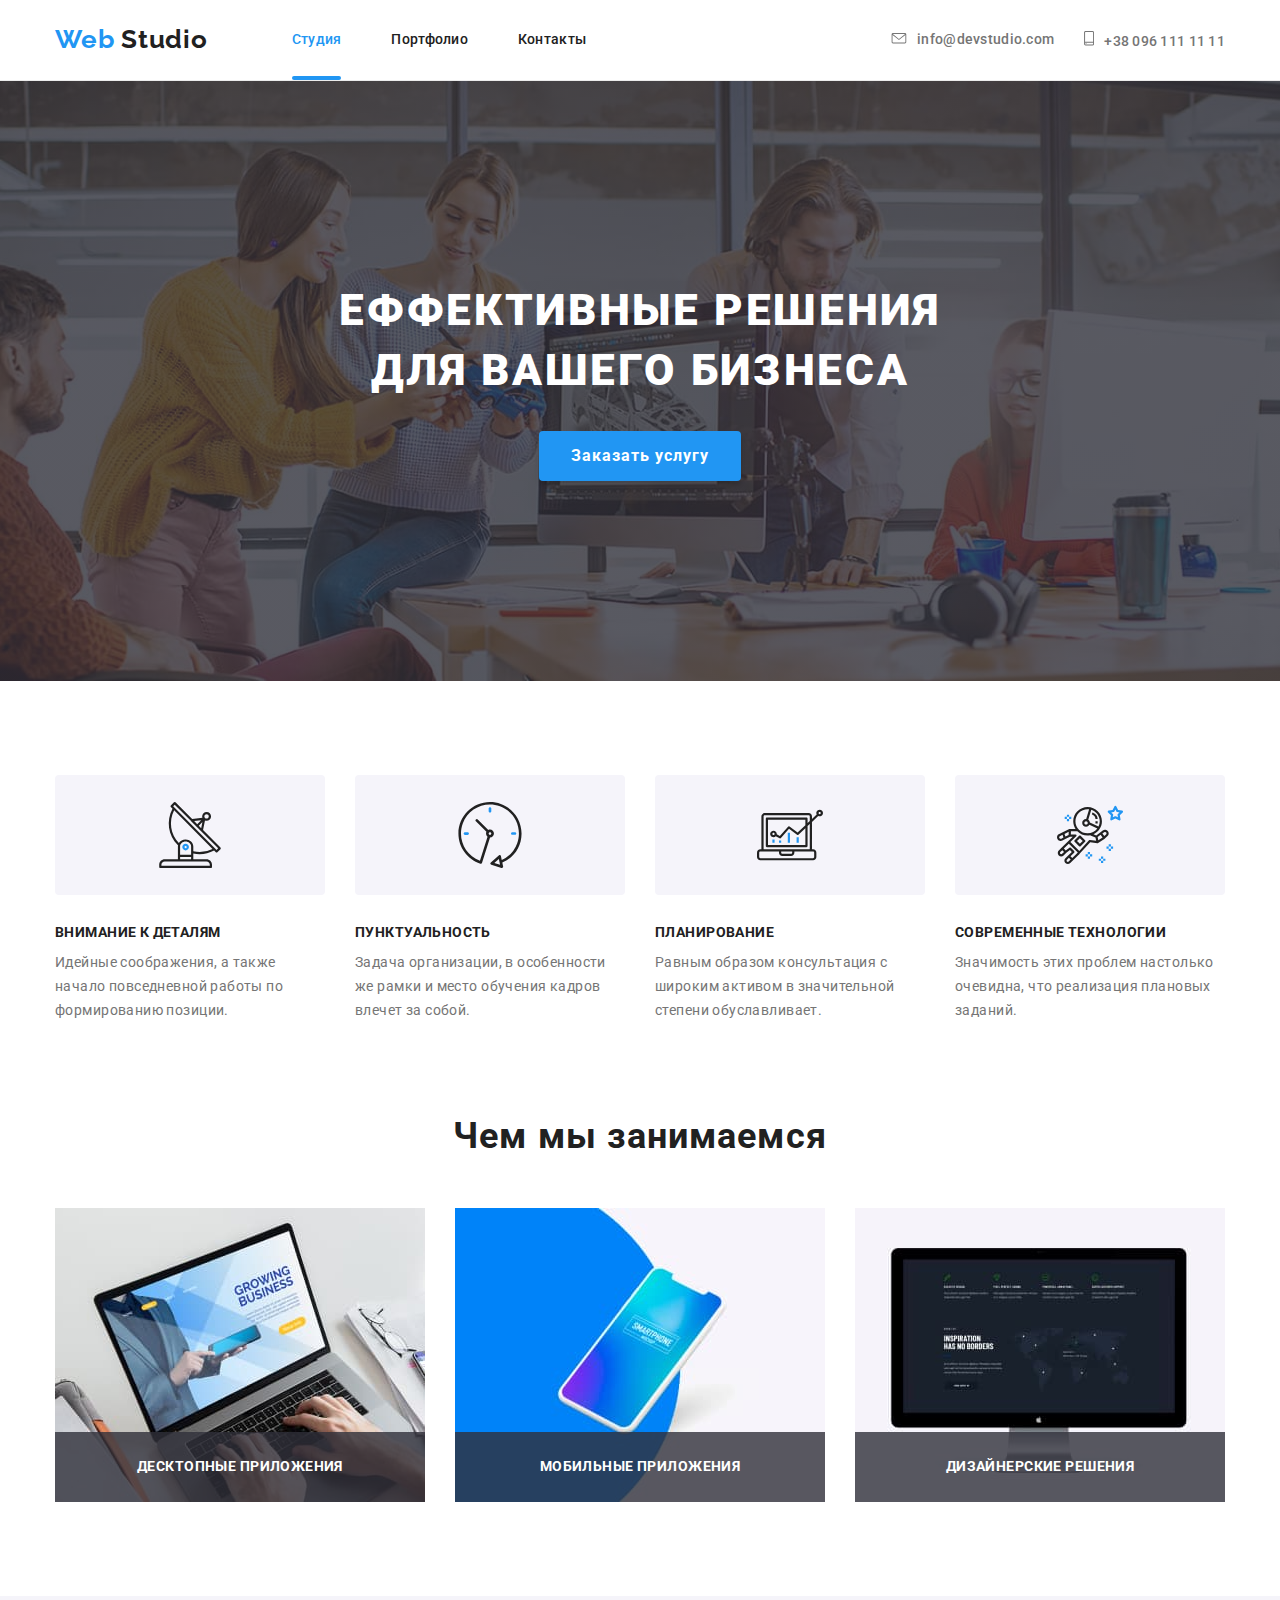
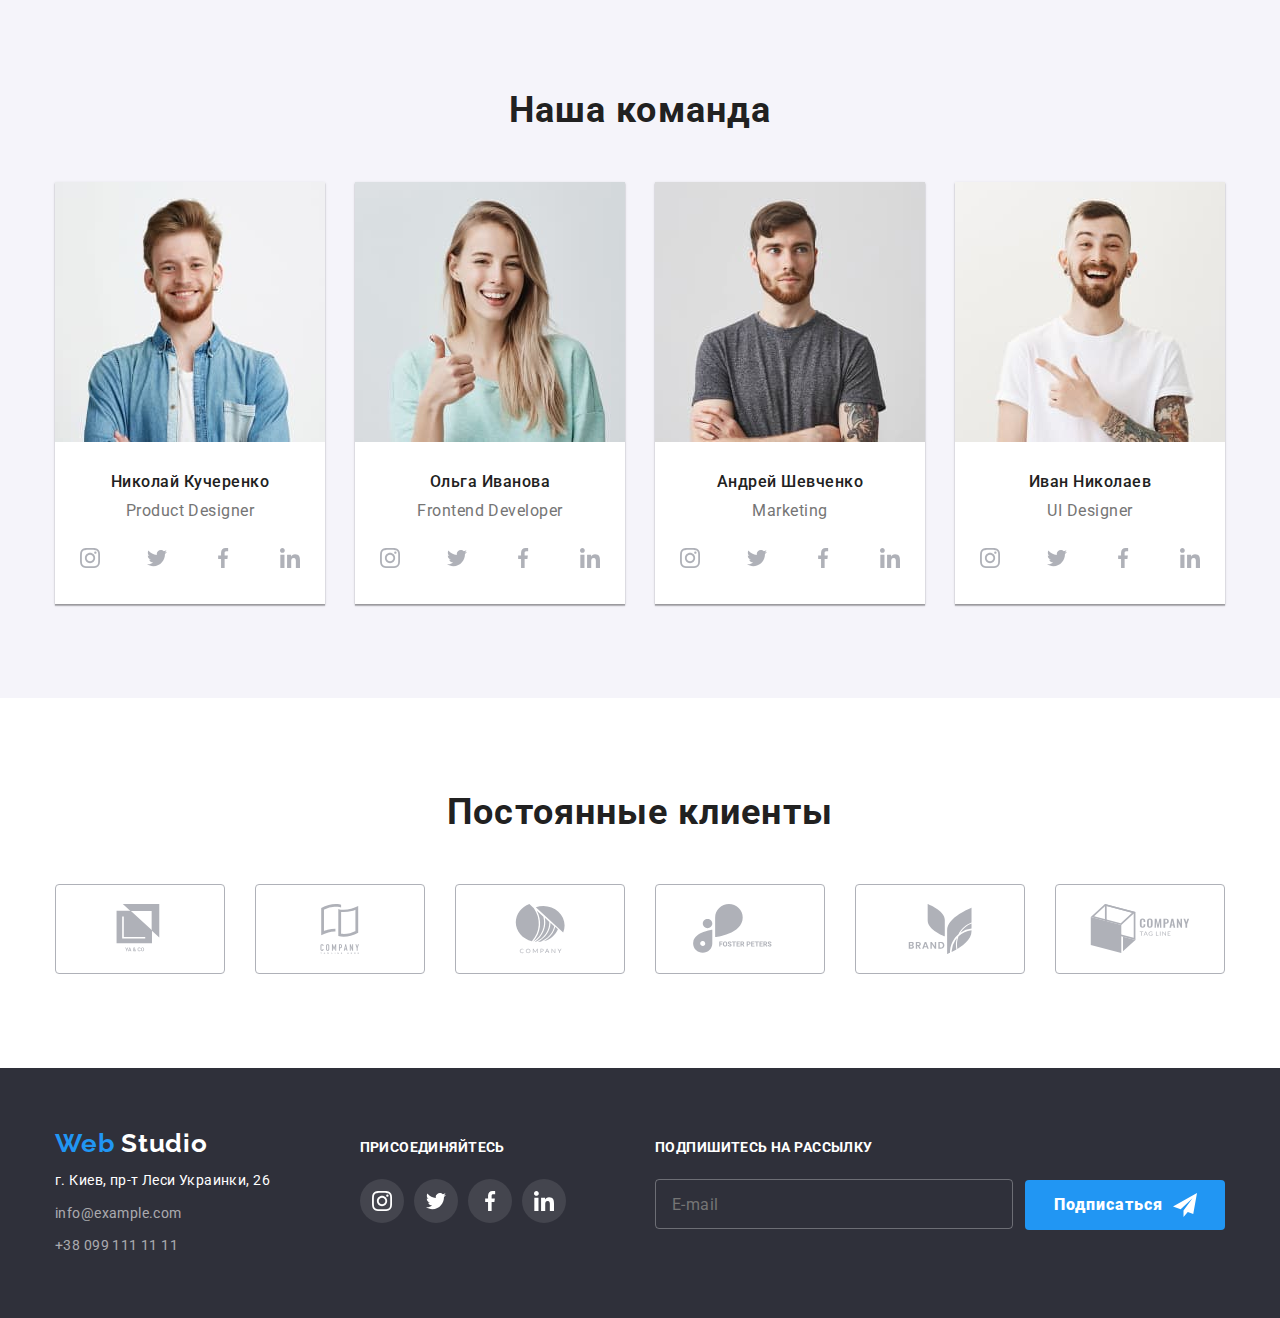
==== commit 94a10502: "Header and menu" ====
--- a/index.html
+++ b/index.html
@@ -16,7 +16,7 @@
   </head>
   <body>
     <header>
-      <div class="container header-nav">
+      <div class="container">
         <nav>
           <a href="./index.html" class="logo"
             >Web<span class="logo-header"> Studio</span></a
--- a/css/main.min.css
+++ b/css/main.min.css
@@ -1,2 +1,2 @@
-body{background-color:#fff;color:#212121;font-family:Roboto,sans-serif}ul{list-style:none;margin:0;padding:0}a{display:block;text-decoration:none}img{display:block;max-width:100%;height:auto}.container{padding-right:15px;padding-left:15px;margin:0 auto}@media screen and (min-width: 480px){.container{width:480px}}@media screen and (min-width: 768px){.container{width:768px}}@media screen and (min-width: 1200px){.container{width:1200px}}header{position:relative;border-bottom:1px solid #ececec}.header-nav{display:-webkit-box;display:-ms-flexbox;display:flex}nav{display:-webkit-box;display:-ms-flexbox;display:flex;-webkit-box-align:center;-ms-flex-align:center;align-items:center}.menu-button{display:-webkit-inline-box;display:-ms-inline-flexbox;display:inline-flex;margin:0;padding:0;border:none;background-color:transparent}.menu-button .icon-cross{display:none}.menu-button.is-open .icon-cross{display:block}.menu-button.is-open .icon-menu{display:none}.menu-container{display:none;position:absolute;background-color:#fff;top:100%;left:0;width:100%;height:393px;text-align:center}.menu-container.is-open{display:block}.site-nav{display:-webkit-box;display:-ms-flexbox;display:flex;margin-left:86px}.site-nav li{position:relative}.site-nav li:not(:last-child){margin-right:50px}.site-nav .link{padding:32px 0;color:#212121;font-weight:500;font-size:14px;line-height:1.14;letter-spacing:0.02em;-webkit-transition:color 250ms cubic-bezier(0.4, 0, 0.2, 1);transition:color 250ms cubic-bezier(0.4, 0, 0.2, 1)}.site-nav .link:hover,.site-nav .link:focus{color:#2196f3}.link.current{color:#2196f3}.link.current::after{content:'';position:absolute;width:100%;height:4px;border-radius:2px;bottom:0;left:0;background-color:#2196f3}.logo{color:#2196f3;font-family:raleway,sans-serif;font-weight:700;font-size:26px;line-height:1.2;letter-spacing:0.03em}.logo-header{color:#212121}.header-list{display:-webkit-box;display:-ms-flexbox;display:flex;margin-left:305px;-webkit-box-align:center;-ms-flex-align:center;align-items:center}.header-list li+li{margin-left:30px}.contacts-header{padding:32px 0;color:#757575;font-weight:500;font-size:14px;line-height:1.14;letter-spacing:0.02em;-webkit-transition:color 250ms cubic-bezier(0.4, 0, 0.2, 1);transition:color 250ms cubic-bezier(0.4, 0, 0.2, 1)}.contacts-header:hover,.contacts-header:focus{color:#2196f3}.contacts-header .icon{margin-right:10px;fill:currentColor}.hero{background-image:-webkit-gradient(linear, left top, left bottom, from(rgba(47,48,58,0.8)), to(rgba(47,48,58,0.8))),url("../images/hero.jpg");background-image:linear-gradient(rgba(47,48,58,0.8), rgba(47,48,58,0.8)),url("../images/hero.jpg");height:400px;width:480px;margin-left:auto;margin-right:auto;background-repeat:no-repeat;background-position:center;background-color:#2f303a;text-align:center}@media screen and (min-width: 768px){.hero{width:768px}}@media screen and (min-width: 1200px){.hero{width:1600px;height:600px}}.container.hero{padding-top:118px}@media screen and (min-width: 1200px){.container.hero{padding-top:200px}}.hero .title{margin-top:0;margin-bottom:30px;color:#fff;font-weight:900;font-size:26px;line-height:1.6;letter-spacing:0.06em;text-transform:uppercase}@media screen and (min-width: 1200px){.hero .title{font-size:44px;line-height:1.36}}.order-button{border-radius:4px;border:0;padding:10px 32px;min-width:200px;color:#fff;background-color:#2196f3;-webkit-box-shadow:0px 4px 4px rgba(0,0,0,0.15);box-shadow:0px 4px 4px rgba(0,0,0,0.15);font-weight:700;font-size:16px;line-height:1.87;text-align:center;letter-spacing:0.06em}.backdrop{position:fixed;top:0;left:0;width:100%;height:100%;background:rgba(0,0,0,0.2);opacity:1;-webkit-transition:opacity 250ms cubic-bezier(0.4, 0, 0.2, 1);transition:opacity 250ms cubic-bezier(0.4, 0, 0.2, 1)}.backdrop.is-hidden{opacity:0;pointer-events:none}.backdrop.is-hidden .modal{-webkit-transform:translate(-50%) scale(0.9);transform:translate(-50%) scale(0.9)}.modal{position:absolute;left:50%;top:221px;-webkit-transform:translate(-50%) scale(1);transform:translate(-50%) scale(1);width:528px;height:581px;padding:40px;-webkit-transition:-webkit-transform 250ms cubic-bezier(0.4, 0, 0.2, 1);transition:-webkit-transform 250ms cubic-bezier(0.4, 0, 0.2, 1);transition:transform 250ms cubic-bezier(0.4, 0, 0.2, 1);transition:transform 250ms cubic-bezier(0.4, 0, 0.2, 1), -webkit-transform 250ms cubic-bezier(0.4, 0, 0.2, 1);background-color:#fff;-webkit-box-shadow:0px 2px 1px rgba(0,0,0,0.2),0px 1px 1px rgba(0,0,0,0.14),0px 1px 3px rgba(0,0,0,0.12);box-shadow:0px 2px 1px rgba(0,0,0,0.2),0px 1px 1px rgba(0,0,0,0.14),0px 1px 3px rgba(0,0,0,0.12);border-radius:4px}.close-button{position:absolute;top:8px;right:8px;width:30px;height:30px;background-color:#fff;padding:0;border:1px solid rgba(0,0,0,0.1);border-radius:50%}.close-button:hover,.close-button:focus{fill:#2196f3}.modal-title{display:block;margin-top:0;margin-bottom:30px;font-size:20px;text-align:center;letter-spacing:0.03em}.input-list>li{position:relative;margin-bottom:28px}li>input{width:100%;height:40px;padding:12px 16px 12px 42px;border:1px solid rgba(33,33,33,0.2);border-radius:4px;-webkit-transition:border 250ms cubic-bezier(0.4, 0, 0.2, 1);transition:border 250ms cubic-bezier(0.4, 0, 0.2, 1);font-size:14px;line-height:1.14;letter-spacing:0.01em;color:#757575}li>input:focus{outline:none;border:1px solid #2196f3}li>input:focus ~ .icon{fill:#2196f3}.form-label{position:absolute;top:50%;left:42px;-webkit-transform:translateY(-50%);transform:translateY(-50%);-webkit-transition:color 250ms cubic-bezier(0.4, 0, 0.2, 1),-webkit-transform 250ms cubic-bezier(0.4, 0, 0.2, 1);transition:color 250ms cubic-bezier(0.4, 0, 0.2, 1),-webkit-transform 250ms cubic-bezier(0.4, 0, 0.2, 1);transition:transform 250ms cubic-bezier(0.4, 0, 0.2, 1),color 250ms cubic-bezier(0.4, 0, 0.2, 1);transition:transform 250ms cubic-bezier(0.4, 0, 0.2, 1),color 250ms cubic-bezier(0.4, 0, 0.2, 1),-webkit-transform 250ms cubic-bezier(0.4, 0, 0.2, 1);font-size:14px;line-height:1.14;letter-spacing:0.01em;color:#757575}li>input:focus+.form-label,li>input:not(:placeholder-shown)+.form-label{-webkit-transform:translate(-25px, -38px);transform:translate(-25px, -38px);color:#2196f3;font-size:12px;line-height:1.16}.input-list .icon{position:absolute;top:50%;left:19px;-webkit-transform:translateY(-50%);transform:translateY(-50%);fill:#212121;-webkit-transition:fill 250ms cubic-bezier(0.4, 0, 0.2, 1);transition:fill 250ms cubic-bezier(0.4, 0, 0.2, 1)}.textarea-form{position:relative}textarea{resize:none;margin-bottom:20px;padding:12px 16px;width:100%;height:120px;border:1px solid rgba(33,33,33,0.2);border-radius:4px;-webkit-transition:border 250ms cubic-bezier(0.4, 0, 0.2, 1);transition:border 250ms cubic-bezier(0.4, 0, 0.2, 1);font-size:14px;line-height:1.14;letter-spacing:0.01em;color:#757575}textarea:focus{outline:none;border:1px solid #2196f3}.textarea-label{position:absolute;top:10%;left:16px;-webkit-transform:translateY(-30%);transform:translateY(-30%);-webkit-transition:color 250ms cubic-bezier(0.4, 0, 0.2, 1),-webkit-transform 250ms cubic-bezier(0.4, 0, 0.2, 1);transition:color 250ms cubic-bezier(0.4, 0, 0.2, 1),-webkit-transform 250ms cubic-bezier(0.4, 0, 0.2, 1);transition:transform 250ms cubic-bezier(0.4, 0, 0.2, 1),color 250ms cubic-bezier(0.4, 0, 0.2, 1);transition:transform 250ms cubic-bezier(0.4, 0, 0.2, 1),color 250ms cubic-bezier(0.4, 0, 0.2, 1),-webkit-transform 250ms cubic-bezier(0.4, 0, 0.2, 1);font-size:14px;line-height:1.14;letter-spacing:0.01em;color:#757575}textarea:focus+.textarea-label,textarea:not(:placeholder-shown)+.textarea-label{-webkit-transform:translateY(-35px);transform:translateY(-35px);color:#2196f3;font-size:12px;line-height:1.16}.checkbox-form{position:relative}.checkbox:checked+.icon{border-color:transparent;background-color:#2196f3;background-image:url(../images/check.svg);background-size:contain;background-origin:border-box}.agreement{display:-webkit-inline-box;display:-ms-inline-flexbox;display:inline-flex;-webkit-box-align:center;-ms-flex-align:center;align-items:center;font-size:14px;line-height:1.7;letter-spacing:0.03em;color:#757575}.agreement .icon{display:inline-block;margin-right:8px;height:16px;width:15px;border:2px solid #212121;border-radius:2px}.agreement-link{text-decoration:underline;color:#2196f3}.modal-button{display:block;margin-top:30px;margin-left:auto;margin-right:auto;width:200px;padding:10px 55px;color:#fff;background:#2196f3;-webkit-box-shadow:0px 4px 4px rgba(0,0,0,0.15);box-shadow:0px 4px 4px rgba(0,0,0,0.15);border:0;border-radius:4px;font-weight:700;font-size:16px;line-height:1.88;letter-spacing:0.06em}.checkbox,.fake-title{position:absolute;width:1px;height:1px;margin:-1px;border:0;padding:0;clip:rect(0 0 0 0);overflow:hidden}.section{padding-top:60px;padding-bottom:60px}@media screen and (min-width: 1200px){.section{padding-top:94px;padding-bottom:94px}}@media screen and (min-width: 768px){.advantages-list{display:-webkit-box;display:-ms-flexbox;display:flex;-ms-flex-wrap:wrap;flex-wrap:wrap;margin:-15px}}@media screen and (max-width: 767px){.advantages-list li:not(:last-child){margin-bottom:30px}}@media screen and (min-width: 768px){.advantages-list li{width:354px;margin:15px}}@media screen and (min-width: 1200px){.advantages-list li{width:270px}}.advantages-icon{display:-webkit-box;display:-ms-flexbox;display:flex;-webkit-box-pack:center;-ms-flex-pack:center;justify-content:center;-webkit-box-align:center;-ms-flex-align:center;align-items:center;height:120px;border-radius:4px;background-color:#f5f4fa}.advantages-list .icon{width:66px;height:70px}.advantages-list .title{margin-top:30px;margin-bottom:10px;font-weight:700;font-size:14px;line-height:1.14;letter-spacing:0.03em;text-transform:uppercase}@media screen and (max-width: 479px){.advantages-list .title{text-align:center}}.advantages-list .details{margin:0;color:#757575;font-size:14px;line-height:1.7;letter-spacing:0.03em}.section.examples{padding-top:0}@media screen and (max-width: 1199px){.section.examples{display:none}}.section-title{margin-top:0;margin-bottom:50px;font-weight:700;font-size:33px;line-height:1.18;text-align:center;letter-spacing:0.03em}@media screen and (min-width: 1200px){.section-title{font-size:36px;line-height:1.16}}.examples-list{display:-webkit-box;display:-ms-flexbox;display:flex}.examples-list li{position:relative;display:-webkit-box;display:-ms-flexbox;display:flex;-webkit-box-pack:center;-ms-flex-pack:center;justify-content:center}.examples-list li:not(:last-child){margin-right:30px}.examples-list li::before{content:'';position:absolute;width:100%;height:70px;bottom:0;background-color:rgba(47,48,58,0.8)}.examples-title{position:absolute;bottom:27px;margin:0;color:#fff;font-weight:700;font-size:14px;line-height:1.14;text-align:center;letter-spacing:0.03em;text-transform:uppercase}.section.team{background-color:#f5f4fa}@media screen and (min-width: 768px){.team-list{display:-webkit-box;display:-ms-flexbox;display:flex;-ms-flex-wrap:wrap;flex-wrap:wrap;margin:-15px}}.team-list>li{background-color:#fff;-webkit-box-shadow:0px 2px 1px rgba(0,0,0,0.2),0px 1px 1px rgba(0,0,0,0.14),0px 1px 3px rgba(0,0,0,0.12);box-shadow:0px 2px 1px rgba(0,0,0,0.2),0px 1px 1px rgba(0,0,0,0.14),0px 1px 3px rgba(0,0,0,0.12)}@media screen and (max-width: 767px){.team-list>li:not(:last-child){margin-bottom:30px}}@media screen and (min-width: 768px){.team-list>li{width:354px;margin:15px}}@media screen and (min-width: 1200px){.team-list>li{width:270px}}.member-name{margin-top:30px;margin-bottom:10px;font-weight:500;font-size:16px;line-height:1.19;text-align:center;letter-spacing:0.03em}.member-position{margin-top:0;margin-bottom:16px;color:#757575;font-size:16px;line-height:1.19;text-align:center;letter-spacing:0.03em}.contacts-list{display:-webkit-box;display:-ms-flexbox;display:flex;-webkit-box-pack:center;-ms-flex-pack:center;justify-content:center;margin-bottom:24px}@media screen and (min-width: 1200px){.contacts-list{-webkit-box-pack:space-evenly;-ms-flex-pack:space-evenly;justify-content:space-evenly}}.contacts-list li:not(:last-child){margin-right:10px}.contacts-list a{display:-webkit-box;display:-ms-flexbox;display:flex;-webkit-box-pack:space-evenly;-ms-flex-pack:space-evenly;justify-content:space-evenly;-webkit-box-align:center;-ms-flex-align:center;align-items:center;border-radius:50px;width:44px;height:44px;fill:#afb1b8;-webkit-transition:background-color 250ms cubic-bezier(0.4, 0, 0.2, 1),fill 250ms cubic-bezier(0.4, 0, 0.2, 1);transition:background-color 250ms cubic-bezier(0.4, 0, 0.2, 1),fill 250ms cubic-bezier(0.4, 0, 0.2, 1)}.contacts-list a:hover,.contacts-list a:focus{background-color:#2196f3;fill:#fff}.clients-list{display:-webkit-box;display:-ms-flexbox;display:flex;-ms-flex-wrap:wrap;flex-wrap:wrap;margin:-15px}.clients-list li{margin:15px}@media screen and (min-width: 480px){.clients-list li{width:210px}}@media screen and (min-width: 768px){.clients-list li{width:226px}}@media screen and (min-width: 1200px){.clients-list li{width:170px}}.clients-link:hover,.clients-link:focus{fill:#2196f3;border-color:#2196f3}.clients-link{display:-webkit-box;display:-ms-flexbox;display:flex;-webkit-box-pack:center;-ms-flex-pack:center;justify-content:center;-webkit-box-align:center;-ms-flex-align:center;align-items:center;height:90px;fill:#afb1b8;border:1px solid #afb1b8;border-radius:4px;-webkit-transition:fill 250ms cubic-bezier(0.4, 0, 0.2, 1),border-color 250ms cubic-bezier(0.4, 0, 0.2, 1);transition:fill 250ms cubic-bezier(0.4, 0, 0.2, 1),border-color 250ms cubic-bezier(0.4, 0, 0.2, 1)}.clients-link .icon{height:50px}footer{background-color:#2f303a;-webkit-box-shadow:0px 4px 4px rgba(0,0,0,0.25);box-shadow:0px 4px 4px rgba(0,0,0,0.25)}.footer-flex{display:-webkit-box;display:-ms-flexbox;display:flex;-webkit-box-pack:justify;-ms-flex-pack:justify;justify-content:space-between;-webkit-box-align:baseline;-ms-flex-align:baseline;align-items:baseline;padding-top:60px;padding-bottom:60px}.logo-footer{color:#fff}.address-section{font-style:normal}.address{margin-top:10px;margin-bottom:0;color:#fff;font-size:14px;line-height:1.7;letter-spacing:0.03em}.contacts-footer{margin-top:9px;color:rgba(255,255,255,0.6);font-size:14px;line-height:1.7;letter-spacing:0.03em;-webkit-transition:color 250ms cubic-bezier(0.4, 0, 0.2, 1);transition:color 250ms cubic-bezier(0.4, 0, 0.2, 1)}.contacts-footer:hover,.contacts-footer:focus{color:#2196f3}.footer-title{display:block;margin-bottom:20px;color:#fff;font-weight:700;font-size:14px;line-height:1.7;letter-spacing:0.03em;text-transform:uppercase}.socials{display:-webkit-box;display:-ms-flexbox;display:flex}.socials li:not(:last-child){margin-right:10px}.socials a{display:-webkit-box;display:-ms-flexbox;display:flex;-webkit-box-align:center;-ms-flex-align:center;align-items:center;-webkit-box-pack:space-evenly;-ms-flex-pack:space-evenly;justify-content:space-evenly;border-radius:50px;width:44px;height:44px;fill:#fff;background-color:rgba(255,255,255,0.1);-webkit-transition:250ms cubic-bezier(0.4, 0, 0.2, 1);transition:250ms cubic-bezier(0.4, 0, 0.2, 1)}.socials a:hover,.socials a:focus{background-color:#2196f3}.subscription input[type='email']{margin-right:12px;width:358px;height:50px;border:1px solid rgba(255,255,255,0.3);border-radius:4px;background-color:transparent;padding-top:15px;padding-bottom:15px;padding-left:16px;font-size:16px;line-height:1.25;letter-spacing:0.03em;color:rgba(255,255,255,0.6)}.subscribe-button{display:-webkit-inline-box;display:-ms-inline-flexbox;display:inline-flex;-webkit-box-align:center;-ms-flex-align:center;align-items:center;border:0;border-radius:4px;padding:10px 28px 10px 29px;min-width:200px;color:#fff;background-color:#2196f3;font-weight:900;font-size:16px;line-height:1.87;text-align:center;letter-spacing:0.06em}.subscribe-button .icon{margin-left:10px}
+body{background-color:#fff;color:#212121;font-family:Roboto,sans-serif}ul{list-style:none;margin:0;padding:0}a{display:block;text-decoration:none}img{display:block;max-width:100%;height:auto}.container{padding-right:15px;padding-left:15px;margin:0 auto}@media screen and (min-width: 480px){.container{width:480px}}@media screen and (min-width: 768px){.container{width:768px}}@media screen and (min-width: 1200px){.container{width:1200px}}header{position:relative;border-bottom:1px solid #ececec}nav{display:-webkit-box;display:-ms-flexbox;display:flex;-webkit-box-align:center;-ms-flex-align:center;align-items:center;-webkit-box-pack:justify;-ms-flex-pack:justify;justify-content:space-between}.menu-button{display:-webkit-inline-box;display:-ms-inline-flexbox;display:inline-flex;margin:0;padding:0;border:none;background-color:transparent}@media screen and (min-width: 768px){.menu-button{display:none}}.menu-button:hover,.menu-button:focus{fill:#2196f3}.menu-button .icon-cross{display:none}.menu-button.is-open .icon-cross{display:block}.menu-button.is-open .icon-menu{display:none}.menu-container{background-color:#fff;font-weight:500;font-size:18px;line-height:1.17;letter-spacing:0.02em}@media screen and (max-width: 767px){.menu-container{display:none;position:absolute;z-index:1;top:100%;left:0;width:100%;padding-top:60px;padding-bottom:60px;border-bottom:1px solid #ececec;-webkit-box-shadow:0px 1px 3px rgba(0,0,0,0.16),0px 2px 4px rgba(0,0,0,0.08),0px 4px 8px rgba(0,0,0,0.04);box-shadow:0px 1px 3px rgba(0,0,0,0.16),0px 2px 4px rgba(0,0,0,0.08),0px 4px 8px rgba(0,0,0,0.04)}.menu-container.is-open{display:block}}@media screen and (min-width: 768px){.menu-container{display:-webkit-box;display:-ms-flexbox;display:flex;-webkit-box-align:center;-ms-flex-align:center;align-items:center;font-size:14px;line-height:1.14}}.site-nav{text-align:center}@media screen and (min-width: 768px){.site-nav{display:-webkit-box;display:-ms-flexbox;display:flex}}.site-nav li{position:relative}@media screen and (min-width: 768px){.site-nav li:not(:last-child){margin-right:50px}}@media screen and (max-width: 767px){.site-nav li+li{margin-top:40px}}.site-nav .link{color:#212121;-webkit-transition:color 250ms cubic-bezier(0.4, 0, 0.2, 1);transition:color 250ms cubic-bezier(0.4, 0, 0.2, 1)}@media screen and (min-width: 768px){.site-nav .link{padding:32px 0}}.site-nav .link:hover,.site-nav .link:focus{color:#2196f3}.link.current{position:relative;display:inline-block;color:#2196f3}@media screen and (max-width: 767px){.link.current{padding-bottom:8px}}.link.current::after{content:'';position:absolute;width:100%;height:4px;border-radius:2px;bottom:0;left:0;background-color:#2196f3}.logo{color:#2196f3;font-family:raleway,sans-serif;font-weight:700;font-size:24px;line-height:1.17;letter-spacing:0.03em}@media screen and (min-width: 1200px){.logo{font-size:26px;line-height:1.2}}.logo-header{color:#212121}@media screen and (max-width: 767px){.header-list{margin-top:60px;text-align:center}}@media screen and (min-width: 768px){.header-list{margin-left:84px}}@media screen and (min-width: 1200px){.header-list{display:-webkit-box;display:-ms-flexbox;display:flex;margin-left:305px;-webkit-box-align:center;-ms-flex-align:center;align-items:center}}@media screen and (max-width: 479px){.header-list li+li{margin-top:16px}}@media screen and (max-width: 1199px){.header-list li+li{margin-top:10px}}@media screen and (min-width: 1200px){.header-list li+li{margin-left:30px}}.contacts-header{color:#757575;-webkit-transition:color 250ms cubic-bezier(0.4, 0, 0.2, 1);transition:color 250ms cubic-bezier(0.4, 0, 0.2, 1)}.contacts-header:hover,.contacts-header:focus{color:#2196f3}.contacts-header .icon{margin-right:10px;fill:currentColor}.hero{background-image:-webkit-gradient(linear, left top, left bottom, from(rgba(47,48,58,0.8)), to(rgba(47,48,58,0.8))),url("../images/hero.jpg");background-image:linear-gradient(rgba(47,48,58,0.8), rgba(47,48,58,0.8)),url("../images/hero.jpg");height:400px;max-width:1600px;margin-left:auto;margin-right:auto;background-repeat:no-repeat;background-position:center;background-color:#2f303a;text-align:center}@media screen and (min-width: 1200px){.hero{height:600px}}.container.hero{padding-top:118px}@media screen and (min-width: 1200px){.container.hero{padding-top:200px}}.hero .title{margin-top:0;margin-bottom:30px;color:#fff;font-weight:900;font-size:26px;line-height:1.6;letter-spacing:0.06em;text-transform:uppercase}@media screen and (min-width: 1200px){.hero .title{font-size:44px;line-height:1.36}}.order-button{border-radius:4px;border:0;padding:10px 32px;min-width:200px;color:#fff;background-color:#2196f3;-webkit-box-shadow:0px 4px 4px rgba(0,0,0,0.15);box-shadow:0px 4px 4px rgba(0,0,0,0.15);font-weight:700;font-size:16px;line-height:1.87;text-align:center;letter-spacing:0.06em}.backdrop{position:fixed;top:0;left:0;width:100%;height:100%;padding:93px 15px;overflow-y:scroll;background:rgba(0,0,0,0.2);opacity:1;-webkit-transition:opacity 250ms cubic-bezier(0.4, 0, 0.2, 1);transition:opacity 250ms cubic-bezier(0.4, 0, 0.2, 1)}.backdrop.is-hidden{opacity:0;pointer-events:none}.backdrop.is-hidden .modal{-webkit-transform:translate(-50%) scale(0.9);transform:translate(-50%) scale(0.9)}.modal{position:absolute;left:50%;top:50px;-webkit-transform:translate(-50%) scale(1);transform:translate(-50%) scale(1);width:450px;height:609px;padding:40px;-webkit-transition:-webkit-transform 250ms cubic-bezier(0.4, 0, 0.2, 1);transition:-webkit-transform 250ms cubic-bezier(0.4, 0, 0.2, 1);transition:transform 250ms cubic-bezier(0.4, 0, 0.2, 1);transition:transform 250ms cubic-bezier(0.4, 0, 0.2, 1), -webkit-transform 250ms cubic-bezier(0.4, 0, 0.2, 1);background-color:#fff;-webkit-box-shadow:0px 2px 1px rgba(0,0,0,0.2),0px 1px 1px rgba(0,0,0,0.14),0px 1px 3px rgba(0,0,0,0.12);box-shadow:0px 2px 1px rgba(0,0,0,0.2),0px 1px 1px rgba(0,0,0,0.14),0px 1px 3px rgba(0,0,0,0.12);border-radius:4px}@media screen and (min-width: 1200px){.modal{width:528px;height:581px}}.close-button{position:absolute;top:8px;right:8px;width:30px;height:30px;background-color:#fff;padding:0;border:1px solid rgba(0,0,0,0.1);border-radius:50%}.close-button:hover,.close-button:focus{fill:#2196f3}.modal-title{display:block;margin-top:0;margin-bottom:30px;font-size:20px;line-height:1.5;text-align:center;letter-spacing:0.03em}@media screen and (min-width: 1200px){.modal-title{line-height:1.15}}.input-list>li{position:relative;margin-bottom:28px}li>input{width:100%;height:40px;padding:12px 16px 12px 42px;border:1px solid rgba(33,33,33,0.2);border-radius:4px;-webkit-transition:border 250ms cubic-bezier(0.4, 0, 0.2, 1);transition:border 250ms cubic-bezier(0.4, 0, 0.2, 1);font-size:14px;line-height:1.14;letter-spacing:0.01em;color:#757575}li>input:focus{outline:none;border:1px solid #2196f3}li>input:focus ~ .icon{fill:#2196f3}.form-label{position:absolute;top:50%;left:42px;-webkit-transform:translateY(-50%);transform:translateY(-50%);-webkit-transition:color 250ms cubic-bezier(0.4, 0, 0.2, 1),-webkit-transform 250ms cubic-bezier(0.4, 0, 0.2, 1);transition:color 250ms cubic-bezier(0.4, 0, 0.2, 1),-webkit-transform 250ms cubic-bezier(0.4, 0, 0.2, 1);transition:transform 250ms cubic-bezier(0.4, 0, 0.2, 1),color 250ms cubic-bezier(0.4, 0, 0.2, 1);transition:transform 250ms cubic-bezier(0.4, 0, 0.2, 1),color 250ms cubic-bezier(0.4, 0, 0.2, 1),-webkit-transform 250ms cubic-bezier(0.4, 0, 0.2, 1);font-size:14px;line-height:1.14;letter-spacing:0.01em;color:#757575}li>input:focus+.form-label,li>input:not(:placeholder-shown)+.form-label{-webkit-transform:translate(-25px, -38px);transform:translate(-25px, -38px);color:#2196f3;font-size:12px;line-height:1.16}.input-list .icon{position:absolute;top:50%;left:19px;-webkit-transform:translateY(-50%);transform:translateY(-50%);fill:#212121;-webkit-transition:fill 250ms cubic-bezier(0.4, 0, 0.2, 1);transition:fill 250ms cubic-bezier(0.4, 0, 0.2, 1)}.textarea-form{position:relative}textarea{resize:none;margin-bottom:20px;padding:12px 16px;width:100%;height:120px;border:1px solid rgba(33,33,33,0.2);border-radius:4px;-webkit-transition:border 250ms cubic-bezier(0.4, 0, 0.2, 1);transition:border 250ms cubic-bezier(0.4, 0, 0.2, 1);font-size:14px;line-height:1.14;letter-spacing:0.01em;color:#757575}textarea:focus{outline:none;border:1px solid #2196f3}.textarea-label{position:absolute;top:10%;left:16px;-webkit-transform:translateY(-30%);transform:translateY(-30%);-webkit-transition:color 250ms cubic-bezier(0.4, 0, 0.2, 1),-webkit-transform 250ms cubic-bezier(0.4, 0, 0.2, 1);transition:color 250ms cubic-bezier(0.4, 0, 0.2, 1),-webkit-transform 250ms cubic-bezier(0.4, 0, 0.2, 1);transition:transform 250ms cubic-bezier(0.4, 0, 0.2, 1),color 250ms cubic-bezier(0.4, 0, 0.2, 1);transition:transform 250ms cubic-bezier(0.4, 0, 0.2, 1),color 250ms cubic-bezier(0.4, 0, 0.2, 1),-webkit-transform 250ms cubic-bezier(0.4, 0, 0.2, 1);font-size:14px;line-height:1.14;letter-spacing:0.01em;color:#757575}textarea:focus+.textarea-label,textarea:not(:placeholder-shown)+.textarea-label{-webkit-transform:translateY(-35px);transform:translateY(-35px);color:#2196f3;font-size:12px;line-height:1.16}.checkbox-form{position:relative}.checkbox:checked+.icon{border-color:transparent;background-color:#2196f3;background-image:url(../images/check.svg);background-size:contain;background-origin:border-box}.agreement{display:-webkit-inline-box;display:-ms-inline-flexbox;display:inline-flex;-webkit-box-align:center;-ms-flex-align:center;align-items:center;font-size:12px;line-height:1.7;letter-spacing:0.03em;color:#757575}@media screen and (min-width: 1200px){.agreement{font-size:14px}}.agreement .icon{display:inline-block;margin-right:8px;height:16px;width:15px;border:2px solid #212121;border-radius:2px}.agreement-link{text-decoration:underline;color:#2196f3}.modal-button{display:block;margin-top:30px;margin-left:auto;margin-right:auto;width:200px;padding:10px 55px;color:#fff;background:#2196f3;-webkit-box-shadow:0px 4px 4px rgba(0,0,0,0.15);box-shadow:0px 4px 4px rgba(0,0,0,0.15);border:0;border-radius:4px;font-weight:700;font-size:16px;line-height:1.88;letter-spacing:0.06em}.checkbox,.fake-title{position:absolute;width:1px;height:1px;margin:-1px;border:0;padding:0;clip:rect(0 0 0 0);overflow:hidden}.section{padding-top:60px;padding-bottom:60px}@media screen and (min-width: 1200px){.section{padding-top:94px;padding-bottom:94px}}@media screen and (min-width: 768px){.advantages-list{display:-webkit-box;display:-ms-flexbox;display:flex;-ms-flex-wrap:wrap;flex-wrap:wrap;margin:-15px}}@media screen and (max-width: 767px){.advantages-list li:not(:last-child){margin-bottom:30px}}@media screen and (min-width: 768px){.advantages-list li{width:354px;margin:15px}}@media screen and (min-width: 1200px){.advantages-list li{width:270px}}.advantages-icon{display:-webkit-box;display:-ms-flexbox;display:flex;-webkit-box-pack:center;-ms-flex-pack:center;justify-content:center;-webkit-box-align:center;-ms-flex-align:center;align-items:center;height:120px;border-radius:4px;background-color:#f5f4fa}.advantages-list .icon{width:66px;height:70px}.advantages-list .title{margin-top:30px;margin-bottom:10px;font-weight:700;font-size:14px;line-height:1.14;letter-spacing:0.03em;text-transform:uppercase}@media screen and (max-width: 479px){.advantages-list .title{text-align:center}}.advantages-list .details{margin:0;color:#757575;font-size:14px;line-height:1.7;letter-spacing:0.03em}.section.examples{padding-top:0}@media screen and (max-width: 1199px){.section.examples{display:none}}.section-title{margin-top:0;margin-bottom:50px;font-weight:700;font-size:33px;line-height:1.18;text-align:center;letter-spacing:0.03em}@media screen and (min-width: 1200px){.section-title{font-size:36px;line-height:1.16}}.examples-list{display:-webkit-box;display:-ms-flexbox;display:flex}.examples-list li{position:relative;display:-webkit-box;display:-ms-flexbox;display:flex;-webkit-box-pack:center;-ms-flex-pack:center;justify-content:center}.examples-list li:not(:last-child){margin-right:30px}.examples-list li::before{content:'';position:absolute;width:100%;height:70px;bottom:0;background-color:rgba(47,48,58,0.8)}.examples-title{position:absolute;bottom:27px;margin:0;color:#fff;font-weight:700;font-size:14px;line-height:1.14;text-align:center;letter-spacing:0.03em;text-transform:uppercase}.section.team{background-color:#f5f4fa}@media screen and (min-width: 768px){.team-list{display:-webkit-box;display:-ms-flexbox;display:flex;-ms-flex-wrap:wrap;flex-wrap:wrap;margin:-15px}}.team-list>li{background-color:#fff;-webkit-box-shadow:0px 2px 1px rgba(0,0,0,0.2),0px 1px 1px rgba(0,0,0,0.14),0px 1px 3px rgba(0,0,0,0.12);box-shadow:0px 2px 1px rgba(0,0,0,0.2),0px 1px 1px rgba(0,0,0,0.14),0px 1px 3px rgba(0,0,0,0.12)}@media screen and (max-width: 767px){.team-list>li:not(:last-child){margin-bottom:30px}}@media screen and (min-width: 768px){.team-list>li{width:354px;margin:15px}}@media screen and (min-width: 1200px){.team-list>li{width:270px}}.member-name{margin-top:30px;margin-bottom:10px;font-weight:500;font-size:16px;line-height:1.19;text-align:center;letter-spacing:0.03em}.member-position{margin-top:0;margin-bottom:16px;color:#757575;font-size:16px;line-height:1.19;text-align:center;letter-spacing:0.03em}.contacts-list{display:-webkit-box;display:-ms-flexbox;display:flex;-webkit-box-pack:center;-ms-flex-pack:center;justify-content:center;padding-bottom:24px}@media screen and (min-width: 1200px){.contacts-list{-webkit-box-pack:space-evenly;-ms-flex-pack:space-evenly;justify-content:space-evenly}}.contacts-list li:not(:last-child){margin-right:10px}.contacts-list a{display:-webkit-box;display:-ms-flexbox;display:flex;-webkit-box-pack:space-evenly;-ms-flex-pack:space-evenly;justify-content:space-evenly;-webkit-box-align:center;-ms-flex-align:center;align-items:center;border-radius:50px;width:44px;height:44px;fill:#afb1b8;-webkit-transition:background-color 250ms cubic-bezier(0.4, 0, 0.2, 1),fill 250ms cubic-bezier(0.4, 0, 0.2, 1);transition:background-color 250ms cubic-bezier(0.4, 0, 0.2, 1),fill 250ms cubic-bezier(0.4, 0, 0.2, 1)}.contacts-list a:hover,.contacts-list a:focus{background-color:#2196f3;fill:#fff}.clients-list{display:-webkit-box;display:-ms-flexbox;display:flex;-ms-flex-wrap:wrap;flex-wrap:wrap;margin:-15px}.clients-list li{margin:15px}@media screen and (min-width: 480px){.clients-list li{width:210px}}@media screen and (min-width: 768px){.clients-list li{width:226px}}@media screen and (min-width: 1200px){.clients-list li{width:170px}}.clients-link{display:-webkit-box;display:-ms-flexbox;display:flex;-webkit-box-pack:center;-ms-flex-pack:center;justify-content:center;-webkit-box-align:center;-ms-flex-align:center;align-items:center;height:90px;fill:#afb1b8;border:1px solid #afb1b8;border-radius:4px;-webkit-transition:fill 250ms cubic-bezier(0.4, 0, 0.2, 1),border-color 250ms cubic-bezier(0.4, 0, 0.2, 1);transition:fill 250ms cubic-bezier(0.4, 0, 0.2, 1),border-color 250ms cubic-bezier(0.4, 0, 0.2, 1)}.clients-link:hover,.clients-link:focus{fill:#2196f3;border-color:#2196f3}.clients-link .icon{height:50px}footer{background-color:#2f303a;-webkit-box-shadow:0px 4px 4px rgba(0,0,0,0.25);box-shadow:0px 4px 4px rgba(0,0,0,0.25)}.footer-flex{padding-top:60px;padding-bottom:60px;text-align:center}@media screen and (min-width: 768px){.footer-flex{display:-webkit-box;display:-ms-flexbox;display:flex;-ms-flex-wrap:wrap;flex-wrap:wrap;-ms-flex-pack:distribute;justify-content:space-around;-webkit-box-align:baseline;-ms-flex-align:baseline;align-items:baseline}}@media screen and (min-width: 1200px){.footer-flex{text-align:left;-webkit-box-pack:justify;-ms-flex-pack:justify;justify-content:space-between}}.logo-footer{color:#fff}.address-section{font-style:normal}.address{margin-top:10px;margin-bottom:0;color:#fff;font-size:14px;line-height:1.7;letter-spacing:0.03em}.contacts-footer{margin-top:9px;color:rgba(255,255,255,0.6);font-size:14px;line-height:1.7;letter-spacing:0.03em;-webkit-transition:color 250ms cubic-bezier(0.4, 0, 0.2, 1);transition:color 250ms cubic-bezier(0.4, 0, 0.2, 1)}.contacts-footer:hover,.contacts-footer:focus{color:#2196f3}.footer-title{display:block;margin-bottom:20px;color:#fff;font-weight:700;font-size:14px;line-height:1.7;letter-spacing:0.03em;text-transform:uppercase}@media screen and (max-width: 1199px){.footer-title{margin-top:60px}}.socials{display:-webkit-box;display:-ms-flexbox;display:flex}@media screen and (max-width: 1199px){.socials{-webkit-box-pack:center;-ms-flex-pack:center;justify-content:center}}.socials li:not(:last-child){margin-right:10px}.socials a{display:-webkit-box;display:-ms-flexbox;display:flex;-webkit-box-align:center;-ms-flex-align:center;align-items:center;-webkit-box-pack:space-evenly;-ms-flex-pack:space-evenly;justify-content:space-evenly;border-radius:50px;width:44px;height:44px;fill:#fff;background-color:rgba(255,255,255,0.1);-webkit-transition:250ms cubic-bezier(0.4, 0, 0.2, 1);transition:250ms cubic-bezier(0.4, 0, 0.2, 1)}.socials a:hover,.socials a:focus{background-color:#2196f3}.subscription input[type='email']{margin-right:12px;width:358px;height:50px;border:1px solid rgba(255,255,255,0.3);border-radius:4px;background-color:transparent;padding-top:15px;padding-bottom:15px;padding-left:16px;font-size:16px;line-height:1.25;letter-spacing:0.03em;color:rgba(255,255,255,0.6)}@media screen and (max-width: 1199px){.subscription input[type='email']{display:block;width:450px;margin-left:auto;margin-right:auto}}.subscribe-button{display:-webkit-inline-box;display:-ms-inline-flexbox;display:inline-flex;-webkit-box-align:center;-ms-flex-align:center;align-items:center;border:0;border-radius:4px;padding:10px 28px 10px 29px;min-width:200px;color:#fff;background-color:#2196f3;font-weight:900;font-size:16px;line-height:1.87;text-align:center;letter-spacing:0.06em}@media screen and (max-width: 1199px){.subscribe-button{margin-top:20px}}.subscribe-button .icon{margin-left:10px}
 /*# sourceMappingURL=main.min.css.map */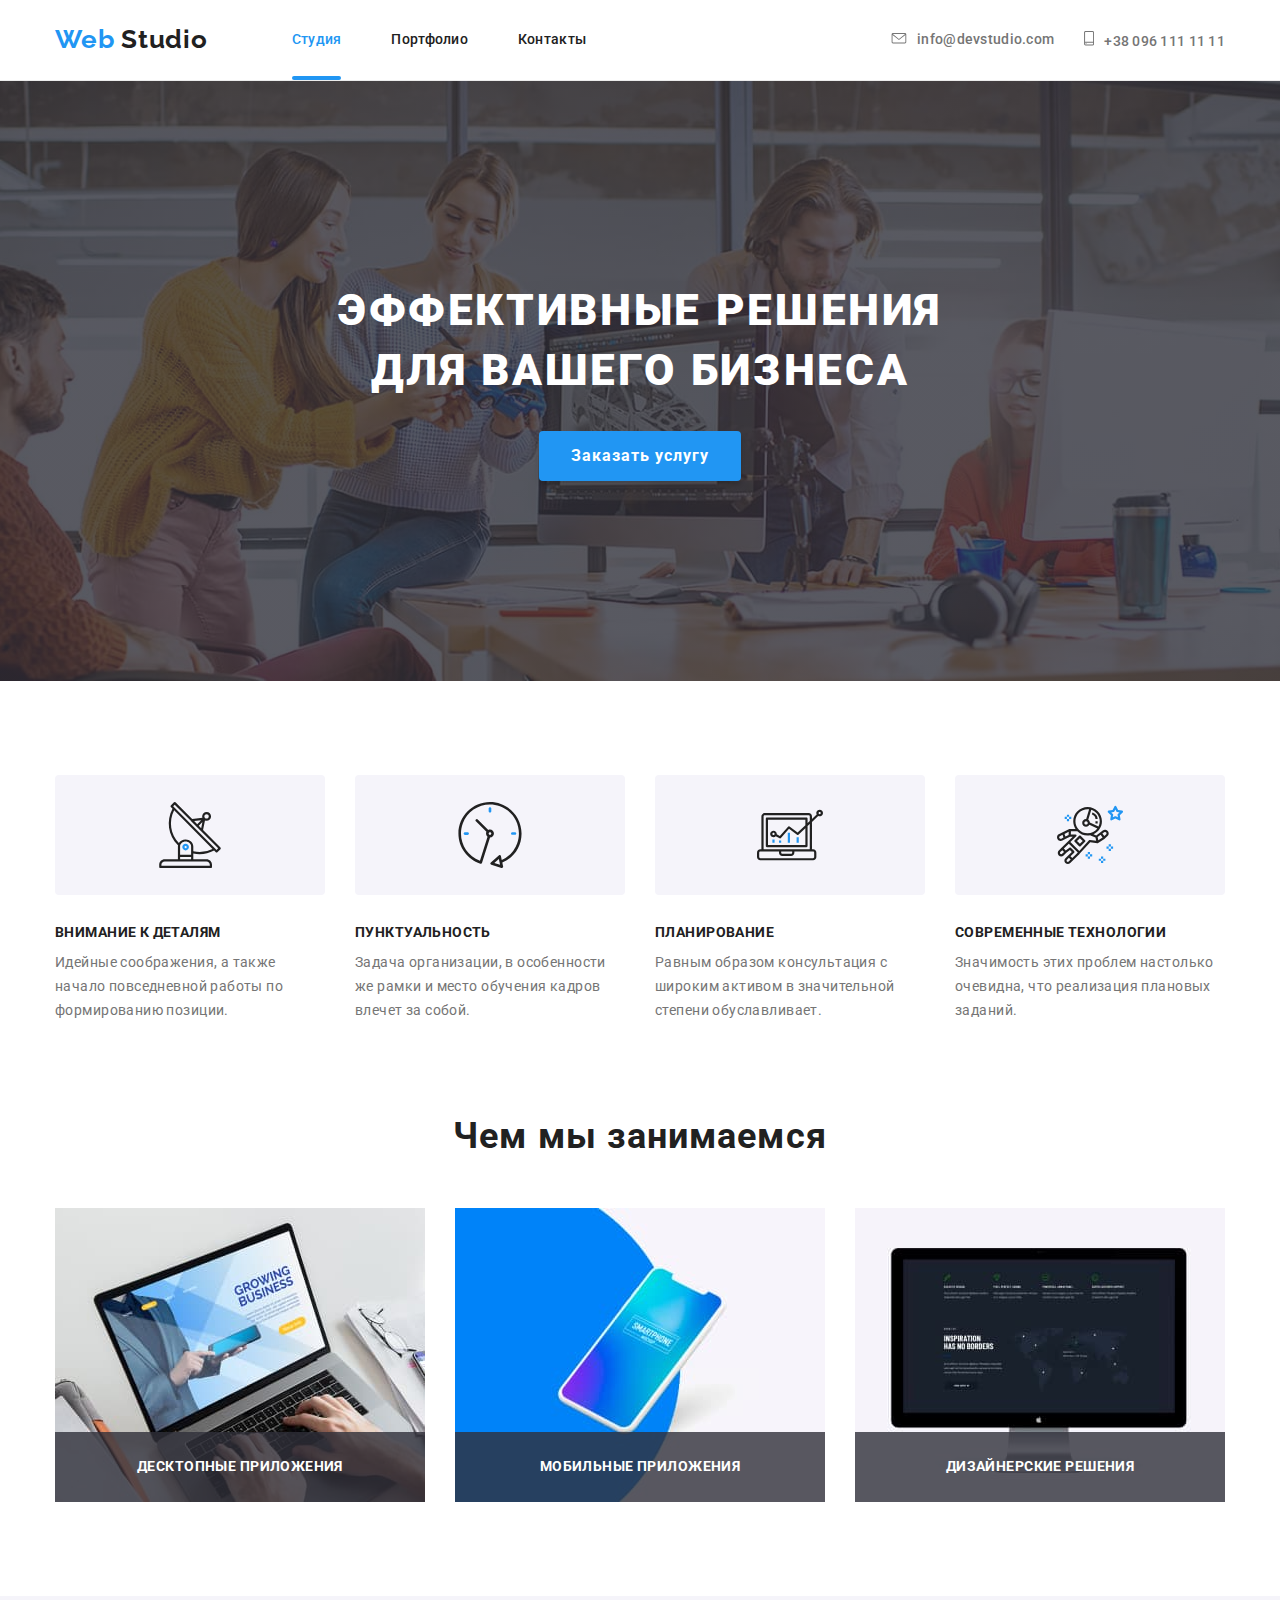
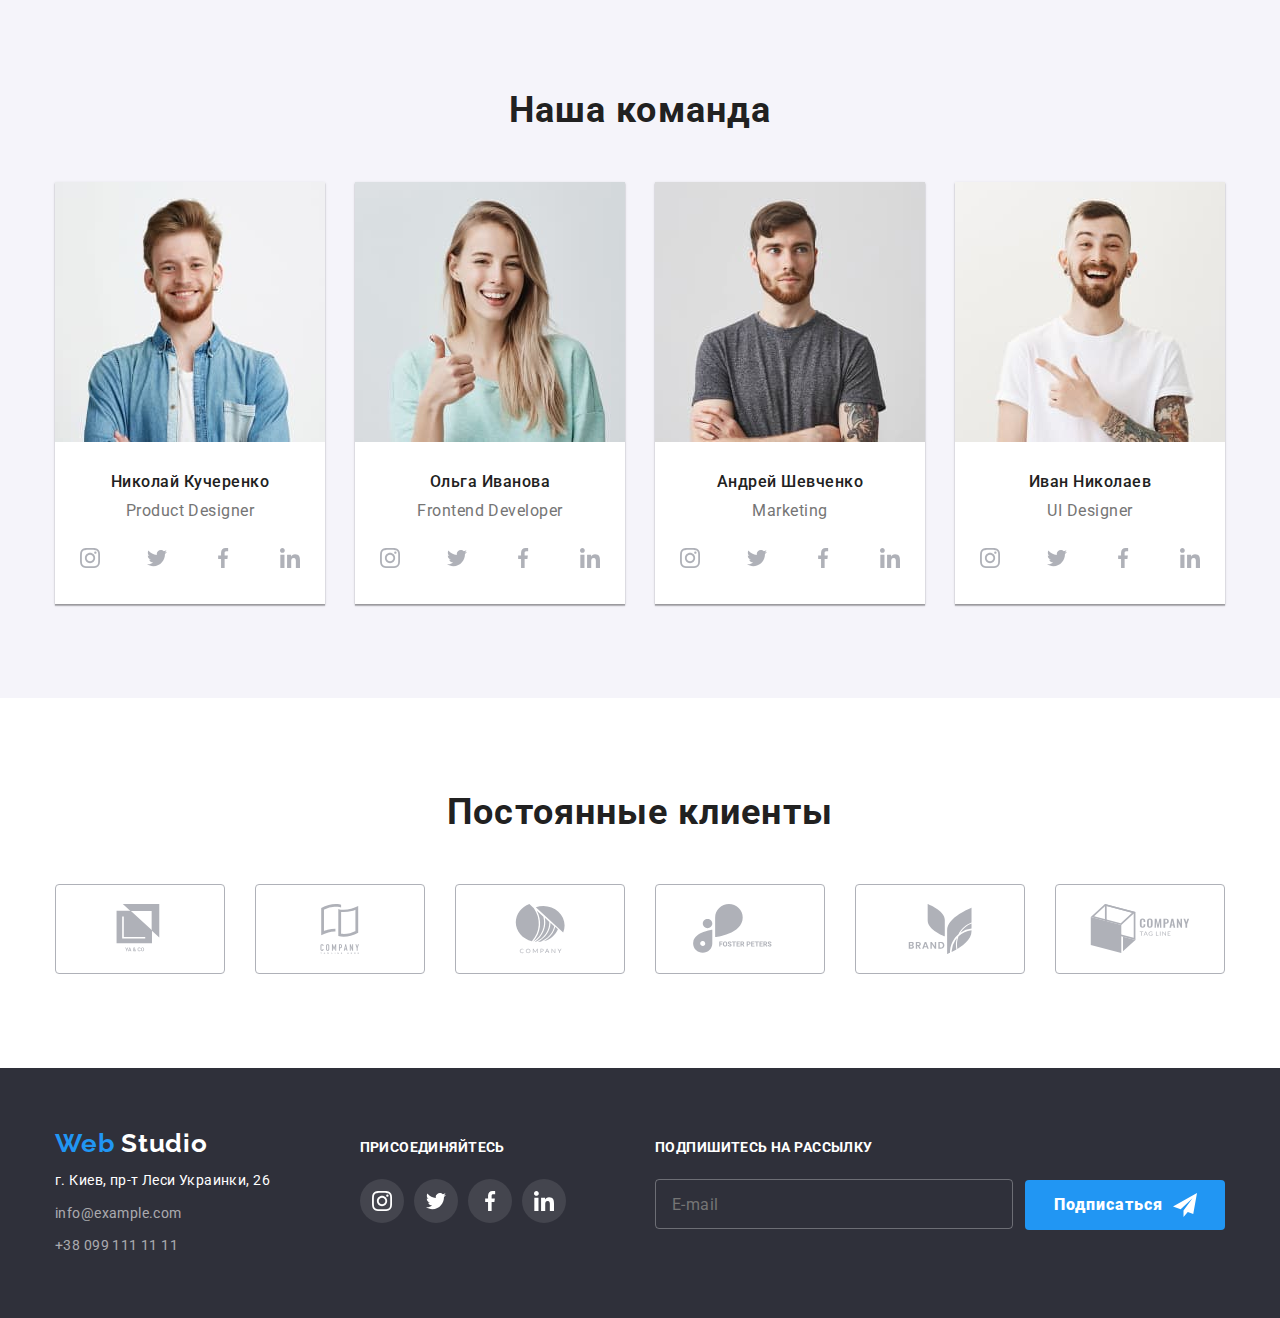
==== commit 89f823c3: "Fix" ====
--- a/index.html
+++ b/index.html
@@ -45,13 +45,11 @@
     </header>
     <main>
       <section class="hero">
-        <div class="container hero">
-          <h1 class="title">
-            Еффективные решения <br />
+        <h1 class="title">
+            Эффективные решения <br />
             для вашего бизнеса
           </h1>
           <button data-modal-open type="button" class="order-button">Заказать услугу</button>
-        </div>
       </section>
       <section class="section">
         <div class="container">
--- a/css/main.min.css
+++ b/css/main.min.css
@@ -1,2 +1,2 @@
-body{background-color:#fff;color:#212121;font-family:Roboto,sans-serif}ul{list-style:none;margin:0;padding:0}a{display:block;text-decoration:none}img{display:block;max-width:100%;height:auto}.container{padding-right:15px;padding-left:15px;margin:0 auto}@media screen and (min-width: 480px){.container{width:480px}}@media screen and (min-width: 768px){.container{width:768px}}@media screen and (min-width: 1200px){.container{width:1200px}}header{position:relative;border-bottom:1px solid #ececec}nav{display:-webkit-box;display:-ms-flexbox;display:flex;-webkit-box-align:center;-ms-flex-align:center;align-items:center;-webkit-box-pack:justify;-ms-flex-pack:justify;justify-content:space-between}.menu-button{display:-webkit-inline-box;display:-ms-inline-flexbox;display:inline-flex;margin:0;padding:0;border:none;background-color:transparent}@media screen and (min-width: 768px){.menu-button{display:none}}.menu-button:hover,.menu-button:focus{fill:#2196f3}.menu-button .icon-cross{display:none}.menu-button.is-open .icon-cross{display:block}.menu-button.is-open .icon-menu{display:none}.menu-container{background-color:#fff;font-weight:500;font-size:18px;line-height:1.17;letter-spacing:0.02em}@media screen and (max-width: 767px){.menu-container{display:none;position:absolute;z-index:1;top:100%;left:0;width:100%;padding-top:60px;padding-bottom:60px;border-bottom:1px solid #ececec;-webkit-box-shadow:0px 1px 3px rgba(0,0,0,0.16),0px 2px 4px rgba(0,0,0,0.08),0px 4px 8px rgba(0,0,0,0.04);box-shadow:0px 1px 3px rgba(0,0,0,0.16),0px 2px 4px rgba(0,0,0,0.08),0px 4px 8px rgba(0,0,0,0.04)}.menu-container.is-open{display:block}}@media screen and (min-width: 768px){.menu-container{display:-webkit-box;display:-ms-flexbox;display:flex;-webkit-box-align:center;-ms-flex-align:center;align-items:center;font-size:14px;line-height:1.14}}.site-nav{text-align:center}@media screen and (min-width: 768px){.site-nav{display:-webkit-box;display:-ms-flexbox;display:flex}}.site-nav li{position:relative}@media screen and (min-width: 768px){.site-nav li:not(:last-child){margin-right:50px}}@media screen and (max-width: 767px){.site-nav li+li{margin-top:40px}}.site-nav .link{color:#212121;-webkit-transition:color 250ms cubic-bezier(0.4, 0, 0.2, 1);transition:color 250ms cubic-bezier(0.4, 0, 0.2, 1)}@media screen and (min-width: 768px){.site-nav .link{padding:32px 0}}.site-nav .link:hover,.site-nav .link:focus{color:#2196f3}.link.current{position:relative;display:inline-block;color:#2196f3}@media screen and (max-width: 767px){.link.current{padding-bottom:8px}}.link.current::after{content:'';position:absolute;width:100%;height:4px;border-radius:2px;bottom:0;left:0;background-color:#2196f3}.logo{color:#2196f3;font-family:raleway,sans-serif;font-weight:700;font-size:24px;line-height:1.17;letter-spacing:0.03em}@media screen and (min-width: 1200px){.logo{font-size:26px;line-height:1.2}}.logo-header{color:#212121}@media screen and (max-width: 767px){.header-list{margin-top:60px;text-align:center}}@media screen and (min-width: 768px){.header-list{margin-left:84px}}@media screen and (min-width: 1200px){.header-list{display:-webkit-box;display:-ms-flexbox;display:flex;margin-left:305px;-webkit-box-align:center;-ms-flex-align:center;align-items:center}}@media screen and (max-width: 479px){.header-list li+li{margin-top:16px}}@media screen and (max-width: 1199px){.header-list li+li{margin-top:10px}}@media screen and (min-width: 1200px){.header-list li+li{margin-left:30px}}.contacts-header{color:#757575;-webkit-transition:color 250ms cubic-bezier(0.4, 0, 0.2, 1);transition:color 250ms cubic-bezier(0.4, 0, 0.2, 1)}.contacts-header:hover,.contacts-header:focus{color:#2196f3}.contacts-header .icon{margin-right:10px;fill:currentColor}.hero{background-image:-webkit-gradient(linear, left top, left bottom, from(rgba(47,48,58,0.8)), to(rgba(47,48,58,0.8))),url("../images/hero.jpg");background-image:linear-gradient(rgba(47,48,58,0.8), rgba(47,48,58,0.8)),url("../images/hero.jpg");height:400px;max-width:1600px;margin-left:auto;margin-right:auto;background-repeat:no-repeat;background-position:center;background-color:#2f303a;text-align:center}@media screen and (min-width: 1200px){.hero{height:600px}}.container.hero{padding-top:118px}@media screen and (min-width: 1200px){.container.hero{padding-top:200px}}.hero .title{margin-top:0;margin-bottom:30px;color:#fff;font-weight:900;font-size:26px;line-height:1.6;letter-spacing:0.06em;text-transform:uppercase}@media screen and (min-width: 1200px){.hero .title{font-size:44px;line-height:1.36}}.order-button{border-radius:4px;border:0;padding:10px 32px;min-width:200px;color:#fff;background-color:#2196f3;-webkit-box-shadow:0px 4px 4px rgba(0,0,0,0.15);box-shadow:0px 4px 4px rgba(0,0,0,0.15);font-weight:700;font-size:16px;line-height:1.87;text-align:center;letter-spacing:0.06em}.backdrop{position:fixed;top:0;left:0;width:100%;height:100%;padding:93px 15px;overflow-y:scroll;background:rgba(0,0,0,0.2);opacity:1;-webkit-transition:opacity 250ms cubic-bezier(0.4, 0, 0.2, 1);transition:opacity 250ms cubic-bezier(0.4, 0, 0.2, 1)}.backdrop.is-hidden{opacity:0;pointer-events:none}.backdrop.is-hidden .modal{-webkit-transform:translate(-50%) scale(0.9);transform:translate(-50%) scale(0.9)}.modal{position:absolute;left:50%;top:50px;-webkit-transform:translate(-50%) scale(1);transform:translate(-50%) scale(1);width:450px;height:609px;padding:40px;-webkit-transition:-webkit-transform 250ms cubic-bezier(0.4, 0, 0.2, 1);transition:-webkit-transform 250ms cubic-bezier(0.4, 0, 0.2, 1);transition:transform 250ms cubic-bezier(0.4, 0, 0.2, 1);transition:transform 250ms cubic-bezier(0.4, 0, 0.2, 1), -webkit-transform 250ms cubic-bezier(0.4, 0, 0.2, 1);background-color:#fff;-webkit-box-shadow:0px 2px 1px rgba(0,0,0,0.2),0px 1px 1px rgba(0,0,0,0.14),0px 1px 3px rgba(0,0,0,0.12);box-shadow:0px 2px 1px rgba(0,0,0,0.2),0px 1px 1px rgba(0,0,0,0.14),0px 1px 3px rgba(0,0,0,0.12);border-radius:4px}@media screen and (min-width: 1200px){.modal{width:528px;height:581px}}.close-button{position:absolute;top:8px;right:8px;width:30px;height:30px;background-color:#fff;padding:0;border:1px solid rgba(0,0,0,0.1);border-radius:50%}.close-button:hover,.close-button:focus{fill:#2196f3}.modal-title{display:block;margin-top:0;margin-bottom:30px;font-size:20px;line-height:1.5;text-align:center;letter-spacing:0.03em}@media screen and (min-width: 1200px){.modal-title{line-height:1.15}}.input-list>li{position:relative;margin-bottom:28px}li>input{width:100%;height:40px;padding:12px 16px 12px 42px;border:1px solid rgba(33,33,33,0.2);border-radius:4px;-webkit-transition:border 250ms cubic-bezier(0.4, 0, 0.2, 1);transition:border 250ms cubic-bezier(0.4, 0, 0.2, 1);font-size:14px;line-height:1.14;letter-spacing:0.01em;color:#757575}li>input:focus{outline:none;border:1px solid #2196f3}li>input:focus ~ .icon{fill:#2196f3}.form-label{position:absolute;top:50%;left:42px;-webkit-transform:translateY(-50%);transform:translateY(-50%);-webkit-transition:color 250ms cubic-bezier(0.4, 0, 0.2, 1),-webkit-transform 250ms cubic-bezier(0.4, 0, 0.2, 1);transition:color 250ms cubic-bezier(0.4, 0, 0.2, 1),-webkit-transform 250ms cubic-bezier(0.4, 0, 0.2, 1);transition:transform 250ms cubic-bezier(0.4, 0, 0.2, 1),color 250ms cubic-bezier(0.4, 0, 0.2, 1);transition:transform 250ms cubic-bezier(0.4, 0, 0.2, 1),color 250ms cubic-bezier(0.4, 0, 0.2, 1),-webkit-transform 250ms cubic-bezier(0.4, 0, 0.2, 1);font-size:14px;line-height:1.14;letter-spacing:0.01em;color:#757575}li>input:focus+.form-label,li>input:not(:placeholder-shown)+.form-label{-webkit-transform:translate(-25px, -38px);transform:translate(-25px, -38px);color:#2196f3;font-size:12px;line-height:1.16}.input-list .icon{position:absolute;top:50%;left:19px;-webkit-transform:translateY(-50%);transform:translateY(-50%);fill:#212121;-webkit-transition:fill 250ms cubic-bezier(0.4, 0, 0.2, 1);transition:fill 250ms cubic-bezier(0.4, 0, 0.2, 1)}.textarea-form{position:relative}textarea{resize:none;margin-bottom:20px;padding:12px 16px;width:100%;height:120px;border:1px solid rgba(33,33,33,0.2);border-radius:4px;-webkit-transition:border 250ms cubic-bezier(0.4, 0, 0.2, 1);transition:border 250ms cubic-bezier(0.4, 0, 0.2, 1);font-size:14px;line-height:1.14;letter-spacing:0.01em;color:#757575}textarea:focus{outline:none;border:1px solid #2196f3}.textarea-label{position:absolute;top:10%;left:16px;-webkit-transform:translateY(-30%);transform:translateY(-30%);-webkit-transition:color 250ms cubic-bezier(0.4, 0, 0.2, 1),-webkit-transform 250ms cubic-bezier(0.4, 0, 0.2, 1);transition:color 250ms cubic-bezier(0.4, 0, 0.2, 1),-webkit-transform 250ms cubic-bezier(0.4, 0, 0.2, 1);transition:transform 250ms cubic-bezier(0.4, 0, 0.2, 1),color 250ms cubic-bezier(0.4, 0, 0.2, 1);transition:transform 250ms cubic-bezier(0.4, 0, 0.2, 1),color 250ms cubic-bezier(0.4, 0, 0.2, 1),-webkit-transform 250ms cubic-bezier(0.4, 0, 0.2, 1);font-size:14px;line-height:1.14;letter-spacing:0.01em;color:#757575}textarea:focus+.textarea-label,textarea:not(:placeholder-shown)+.textarea-label{-webkit-transform:translateY(-35px);transform:translateY(-35px);color:#2196f3;font-size:12px;line-height:1.16}.checkbox-form{position:relative}.checkbox:checked+.icon{border-color:transparent;background-color:#2196f3;background-image:url(../images/check.svg);background-size:contain;background-origin:border-box}.agreement{display:-webkit-inline-box;display:-ms-inline-flexbox;display:inline-flex;-webkit-box-align:center;-ms-flex-align:center;align-items:center;font-size:12px;line-height:1.7;letter-spacing:0.03em;color:#757575}@media screen and (min-width: 1200px){.agreement{font-size:14px}}.agreement .icon{display:inline-block;margin-right:8px;height:16px;width:15px;border:2px solid #212121;border-radius:2px}.agreement-link{text-decoration:underline;color:#2196f3}.modal-button{display:block;margin-top:30px;margin-left:auto;margin-right:auto;width:200px;padding:10px 55px;color:#fff;background:#2196f3;-webkit-box-shadow:0px 4px 4px rgba(0,0,0,0.15);box-shadow:0px 4px 4px rgba(0,0,0,0.15);border:0;border-radius:4px;font-weight:700;font-size:16px;line-height:1.88;letter-spacing:0.06em}.checkbox,.fake-title{position:absolute;width:1px;height:1px;margin:-1px;border:0;padding:0;clip:rect(0 0 0 0);overflow:hidden}.section{padding-top:60px;padding-bottom:60px}@media screen and (min-width: 1200px){.section{padding-top:94px;padding-bottom:94px}}@media screen and (min-width: 768px){.advantages-list{display:-webkit-box;display:-ms-flexbox;display:flex;-ms-flex-wrap:wrap;flex-wrap:wrap;margin:-15px}}@media screen and (max-width: 767px){.advantages-list li:not(:last-child){margin-bottom:30px}}@media screen and (min-width: 768px){.advantages-list li{width:354px;margin:15px}}@media screen and (min-width: 1200px){.advantages-list li{width:270px}}.advantages-icon{display:-webkit-box;display:-ms-flexbox;display:flex;-webkit-box-pack:center;-ms-flex-pack:center;justify-content:center;-webkit-box-align:center;-ms-flex-align:center;align-items:center;height:120px;border-radius:4px;background-color:#f5f4fa}.advantages-list .icon{width:66px;height:70px}.advantages-list .title{margin-top:30px;margin-bottom:10px;font-weight:700;font-size:14px;line-height:1.14;letter-spacing:0.03em;text-transform:uppercase}@media screen and (max-width: 479px){.advantages-list .title{text-align:center}}.advantages-list .details{margin:0;color:#757575;font-size:14px;line-height:1.7;letter-spacing:0.03em}.section.examples{padding-top:0}@media screen and (max-width: 1199px){.section.examples{display:none}}.section-title{margin-top:0;margin-bottom:50px;font-weight:700;font-size:33px;line-height:1.18;text-align:center;letter-spacing:0.03em}@media screen and (min-width: 1200px){.section-title{font-size:36px;line-height:1.16}}.examples-list{display:-webkit-box;display:-ms-flexbox;display:flex}.examples-list li{position:relative;display:-webkit-box;display:-ms-flexbox;display:flex;-webkit-box-pack:center;-ms-flex-pack:center;justify-content:center}.examples-list li:not(:last-child){margin-right:30px}.examples-list li::before{content:'';position:absolute;width:100%;height:70px;bottom:0;background-color:rgba(47,48,58,0.8)}.examples-title{position:absolute;bottom:27px;margin:0;color:#fff;font-weight:700;font-size:14px;line-height:1.14;text-align:center;letter-spacing:0.03em;text-transform:uppercase}.section.team{background-color:#f5f4fa}@media screen and (min-width: 768px){.team-list{display:-webkit-box;display:-ms-flexbox;display:flex;-ms-flex-wrap:wrap;flex-wrap:wrap;margin:-15px}}.team-list>li{background-color:#fff;-webkit-box-shadow:0px 2px 1px rgba(0,0,0,0.2),0px 1px 1px rgba(0,0,0,0.14),0px 1px 3px rgba(0,0,0,0.12);box-shadow:0px 2px 1px rgba(0,0,0,0.2),0px 1px 1px rgba(0,0,0,0.14),0px 1px 3px rgba(0,0,0,0.12)}@media screen and (max-width: 767px){.team-list>li:not(:last-child){margin-bottom:30px}}@media screen and (min-width: 768px){.team-list>li{width:354px;margin:15px}}@media screen and (min-width: 1200px){.team-list>li{width:270px}}.member-name{margin-top:30px;margin-bottom:10px;font-weight:500;font-size:16px;line-height:1.19;text-align:center;letter-spacing:0.03em}.member-position{margin-top:0;margin-bottom:16px;color:#757575;font-size:16px;line-height:1.19;text-align:center;letter-spacing:0.03em}.contacts-list{display:-webkit-box;display:-ms-flexbox;display:flex;-webkit-box-pack:center;-ms-flex-pack:center;justify-content:center;padding-bottom:24px}@media screen and (min-width: 1200px){.contacts-list{-webkit-box-pack:space-evenly;-ms-flex-pack:space-evenly;justify-content:space-evenly}}.contacts-list li:not(:last-child){margin-right:10px}.contacts-list a{display:-webkit-box;display:-ms-flexbox;display:flex;-webkit-box-pack:space-evenly;-ms-flex-pack:space-evenly;justify-content:space-evenly;-webkit-box-align:center;-ms-flex-align:center;align-items:center;border-radius:50px;width:44px;height:44px;fill:#afb1b8;-webkit-transition:background-color 250ms cubic-bezier(0.4, 0, 0.2, 1),fill 250ms cubic-bezier(0.4, 0, 0.2, 1);transition:background-color 250ms cubic-bezier(0.4, 0, 0.2, 1),fill 250ms cubic-bezier(0.4, 0, 0.2, 1)}.contacts-list a:hover,.contacts-list a:focus{background-color:#2196f3;fill:#fff}.clients-list{display:-webkit-box;display:-ms-flexbox;display:flex;-ms-flex-wrap:wrap;flex-wrap:wrap;margin:-15px}.clients-list li{margin:15px}@media screen and (min-width: 480px){.clients-list li{width:210px}}@media screen and (min-width: 768px){.clients-list li{width:226px}}@media screen and (min-width: 1200px){.clients-list li{width:170px}}.clients-link{display:-webkit-box;display:-ms-flexbox;display:flex;-webkit-box-pack:center;-ms-flex-pack:center;justify-content:center;-webkit-box-align:center;-ms-flex-align:center;align-items:center;height:90px;fill:#afb1b8;border:1px solid #afb1b8;border-radius:4px;-webkit-transition:fill 250ms cubic-bezier(0.4, 0, 0.2, 1),border-color 250ms cubic-bezier(0.4, 0, 0.2, 1);transition:fill 250ms cubic-bezier(0.4, 0, 0.2, 1),border-color 250ms cubic-bezier(0.4, 0, 0.2, 1)}.clients-link:hover,.clients-link:focus{fill:#2196f3;border-color:#2196f3}.clients-link .icon{height:50px}footer{background-color:#2f303a;-webkit-box-shadow:0px 4px 4px rgba(0,0,0,0.25);box-shadow:0px 4px 4px rgba(0,0,0,0.25)}.footer-flex{padding-top:60px;padding-bottom:60px;text-align:center}@media screen and (min-width: 768px){.footer-flex{display:-webkit-box;display:-ms-flexbox;display:flex;-ms-flex-wrap:wrap;flex-wrap:wrap;-ms-flex-pack:distribute;justify-content:space-around;-webkit-box-align:baseline;-ms-flex-align:baseline;align-items:baseline}}@media screen and (min-width: 1200px){.footer-flex{text-align:left;-webkit-box-pack:justify;-ms-flex-pack:justify;justify-content:space-between}}.logo-footer{color:#fff}.address-section{font-style:normal}.address{margin-top:10px;margin-bottom:0;color:#fff;font-size:14px;line-height:1.7;letter-spacing:0.03em}.contacts-footer{margin-top:9px;color:rgba(255,255,255,0.6);font-size:14px;line-height:1.7;letter-spacing:0.03em;-webkit-transition:color 250ms cubic-bezier(0.4, 0, 0.2, 1);transition:color 250ms cubic-bezier(0.4, 0, 0.2, 1)}.contacts-footer:hover,.contacts-footer:focus{color:#2196f3}.footer-title{display:block;margin-bottom:20px;color:#fff;font-weight:700;font-size:14px;line-height:1.7;letter-spacing:0.03em;text-transform:uppercase}@media screen and (max-width: 1199px){.footer-title{margin-top:60px}}.socials{display:-webkit-box;display:-ms-flexbox;display:flex}@media screen and (max-width: 1199px){.socials{-webkit-box-pack:center;-ms-flex-pack:center;justify-content:center}}.socials li:not(:last-child){margin-right:10px}.socials a{display:-webkit-box;display:-ms-flexbox;display:flex;-webkit-box-align:center;-ms-flex-align:center;align-items:center;-webkit-box-pack:space-evenly;-ms-flex-pack:space-evenly;justify-content:space-evenly;border-radius:50px;width:44px;height:44px;fill:#fff;background-color:rgba(255,255,255,0.1);-webkit-transition:250ms cubic-bezier(0.4, 0, 0.2, 1);transition:250ms cubic-bezier(0.4, 0, 0.2, 1)}.socials a:hover,.socials a:focus{background-color:#2196f3}.subscription input[type='email']{margin-right:12px;width:358px;height:50px;border:1px solid rgba(255,255,255,0.3);border-radius:4px;background-color:transparent;padding-top:15px;padding-bottom:15px;padding-left:16px;font-size:16px;line-height:1.25;letter-spacing:0.03em;color:rgba(255,255,255,0.6)}@media screen and (max-width: 1199px){.subscription input[type='email']{display:block;width:450px;margin-left:auto;margin-right:auto}}.subscribe-button{display:-webkit-inline-box;display:-ms-inline-flexbox;display:inline-flex;-webkit-box-align:center;-ms-flex-align:center;align-items:center;border:0;border-radius:4px;padding:10px 28px 10px 29px;min-width:200px;color:#fff;background-color:#2196f3;font-weight:900;font-size:16px;line-height:1.87;text-align:center;letter-spacing:0.06em}@media screen and (max-width: 1199px){.subscribe-button{margin-top:20px}}.subscribe-button .icon{margin-left:10px}
+body{background-color:#fff;color:#212121;font-family:Roboto,sans-serif}ul{list-style:none;margin:0;padding:0}a{display:block;text-decoration:none}img{display:block;max-width:100%;height:auto}.container{padding-right:15px;padding-left:15px;margin:0 auto}@media screen and (min-width: 480px){.container{width:480px}}@media screen and (min-width: 768px){.container{width:768px}}@media screen and (min-width: 1200px){.container{width:1200px}}header{position:relative;border-bottom:1px solid #ececec}nav{display:-webkit-box;display:-ms-flexbox;display:flex;-webkit-box-align:center;-ms-flex-align:center;align-items:center;-webkit-box-pack:justify;-ms-flex-pack:justify;justify-content:space-between}.menu-button{display:-webkit-inline-box;display:-ms-inline-flexbox;display:inline-flex;margin:0;padding:0;border:none;background-color:transparent}@media screen and (min-width: 768px){.menu-button{display:none}}.menu-button:hover,.menu-button:focus{fill:#2196f3}.menu-button .icon-cross{display:none}.menu-button.is-open .icon-cross{display:block}.menu-button.is-open .icon-menu{display:none}.menu-container{background-color:#fff;font-weight:500;font-size:18px;line-height:1.17;letter-spacing:0.02em}@media screen and (max-width: 767px){.menu-container{display:none;position:absolute;z-index:1;top:100%;left:0;width:100%;padding-top:60px;padding-bottom:60px;border-bottom:1px solid #ececec;-webkit-box-shadow:0px 1px 3px rgba(0,0,0,0.16),0px 2px 4px rgba(0,0,0,0.08),0px 4px 8px rgba(0,0,0,0.04);box-shadow:0px 1px 3px rgba(0,0,0,0.16),0px 2px 4px rgba(0,0,0,0.08),0px 4px 8px rgba(0,0,0,0.04)}.menu-container.is-open{display:block}}@media screen and (min-width: 768px){.menu-container{display:-webkit-box;display:-ms-flexbox;display:flex;-webkit-box-align:center;-ms-flex-align:center;align-items:center;font-size:14px;line-height:1.14}}.site-nav{text-align:center}@media screen and (min-width: 768px){.site-nav{display:-webkit-box;display:-ms-flexbox;display:flex}}.site-nav li{position:relative}@media screen and (min-width: 768px){.site-nav li:not(:last-child){margin-right:50px}}@media screen and (max-width: 767px){.site-nav li+li{margin-top:40px}}.site-nav .link{color:#212121;-webkit-transition:color 250ms cubic-bezier(0.4, 0, 0.2, 1);transition:color 250ms cubic-bezier(0.4, 0, 0.2, 1)}@media screen and (min-width: 768px){.site-nav .link{padding:32px 0}}.site-nav .link:hover,.site-nav .link:focus{color:#2196f3}.link.current{position:relative;display:inline-block;color:#2196f3}@media screen and (max-width: 767px){.link.current{padding-bottom:8px}}.link.current::after{content:'';position:absolute;width:100%;height:4px;border-radius:2px;bottom:0;left:0;background-color:#2196f3}.logo{color:#2196f3;font-family:raleway,sans-serif;font-weight:700;font-size:24px;line-height:1.17;letter-spacing:0.03em}@media screen and (min-width: 1200px){.logo{font-size:26px;line-height:1.2}}.logo-header{color:#212121}@media screen and (max-width: 767px){.header-list{margin-top:60px;text-align:center}}@media screen and (min-width: 768px){.header-list{margin-left:84px}}@media screen and (min-width: 1200px){.header-list{display:-webkit-box;display:-ms-flexbox;display:flex;margin-left:305px;-webkit-box-align:center;-ms-flex-align:center;align-items:center}}@media screen and (max-width: 479px){.header-list li+li{margin-top:16px}}@media screen and (max-width: 1199px){.header-list li+li{margin-top:10px}}@media screen and (min-width: 1200px){.header-list li+li{margin-left:30px}}.contacts-header{color:#757575;-webkit-transition:color 250ms cubic-bezier(0.4, 0, 0.2, 1);transition:color 250ms cubic-bezier(0.4, 0, 0.2, 1)}.contacts-header:hover,.contacts-header:focus{color:#2196f3}.contacts-header .icon{margin-right:10px;fill:currentColor}.hero{background-image:-webkit-gradient(linear, left top, left bottom, from(rgba(47,48,58,0.8)), to(rgba(47,48,58,0.8))),url("../images/hero.jpg");background-image:linear-gradient(rgba(47,48,58,0.8), rgba(47,48,58,0.8)),url("../images/hero.jpg");height:400px;max-width:1600px;margin-left:auto;margin-right:auto;background-repeat:no-repeat;background-position:center;background-color:#2f303a;text-align:center}@media screen and (min-width: 1200px){.hero{height:600px}}.hero .title{margin-top:0;margin-bottom:30px;padding-top:118px;color:#fff;font-weight:900;font-size:26px;line-height:1.6;letter-spacing:0.06em;text-transform:uppercase}@media screen and (min-width: 1200px){.hero .title{padding-top:200px}}@media screen and (min-width: 1200px){.hero .title{font-size:44px;line-height:1.36}}.order-button{border-radius:4px;border:0;padding:10px 32px;min-width:200px;color:#fff;background-color:#2196f3;-webkit-box-shadow:0px 4px 4px rgba(0,0,0,0.15);box-shadow:0px 4px 4px rgba(0,0,0,0.15);font-weight:700;font-size:16px;line-height:1.87;text-align:center;letter-spacing:0.06em}.backdrop{position:fixed;top:0;left:0;width:100%;height:100%;padding:93px 15px;overflow-y:scroll;background:rgba(0,0,0,0.2);opacity:1;-webkit-transition:opacity 250ms cubic-bezier(0.4, 0, 0.2, 1);transition:opacity 250ms cubic-bezier(0.4, 0, 0.2, 1)}.backdrop.is-hidden{opacity:0;pointer-events:none}.backdrop.is-hidden .modal{-webkit-transform:translate(-50%) scale(0.9);transform:translate(-50%) scale(0.9)}.modal{position:absolute;left:50%;top:50px;-webkit-transform:translate(-50%) scale(1);transform:translate(-50%) scale(1);width:450px;height:609px;padding:40px;-webkit-transition:-webkit-transform 250ms cubic-bezier(0.4, 0, 0.2, 1);transition:-webkit-transform 250ms cubic-bezier(0.4, 0, 0.2, 1);transition:transform 250ms cubic-bezier(0.4, 0, 0.2, 1);transition:transform 250ms cubic-bezier(0.4, 0, 0.2, 1), -webkit-transform 250ms cubic-bezier(0.4, 0, 0.2, 1);background-color:#fff;-webkit-box-shadow:0px 2px 1px rgba(0,0,0,0.2),0px 1px 1px rgba(0,0,0,0.14),0px 1px 3px rgba(0,0,0,0.12);box-shadow:0px 2px 1px rgba(0,0,0,0.2),0px 1px 1px rgba(0,0,0,0.14),0px 1px 3px rgba(0,0,0,0.12);border-radius:4px}@media screen and (min-width: 1200px){.modal{width:528px;height:581px}}.close-button{position:absolute;top:8px;right:8px;width:30px;height:30px;background-color:#fff;padding:0;border:1px solid rgba(0,0,0,0.1);border-radius:50%}.close-button:hover,.close-button:focus{fill:#2196f3}.modal-title{display:block;margin-top:0;margin-bottom:30px;font-size:20px;line-height:1.5;text-align:center;letter-spacing:0.03em}@media screen and (min-width: 1200px){.modal-title{line-height:1.15}}.input-list>li{position:relative;margin-bottom:28px}li>input{width:100%;height:40px;padding:12px 16px 12px 42px;border:1px solid rgba(33,33,33,0.2);border-radius:4px;-webkit-transition:border 250ms cubic-bezier(0.4, 0, 0.2, 1);transition:border 250ms cubic-bezier(0.4, 0, 0.2, 1);font-size:14px;line-height:1.14;letter-spacing:0.01em;color:#757575}li>input:focus{outline:none;border:1px solid #2196f3}li>input:focus ~ .icon{fill:#2196f3}.form-label{position:absolute;top:50%;left:42px;-webkit-transform:translateY(-50%);transform:translateY(-50%);-webkit-transition:color 250ms cubic-bezier(0.4, 0, 0.2, 1),-webkit-transform 250ms cubic-bezier(0.4, 0, 0.2, 1);transition:color 250ms cubic-bezier(0.4, 0, 0.2, 1),-webkit-transform 250ms cubic-bezier(0.4, 0, 0.2, 1);transition:transform 250ms cubic-bezier(0.4, 0, 0.2, 1),color 250ms cubic-bezier(0.4, 0, 0.2, 1);transition:transform 250ms cubic-bezier(0.4, 0, 0.2, 1),color 250ms cubic-bezier(0.4, 0, 0.2, 1),-webkit-transform 250ms cubic-bezier(0.4, 0, 0.2, 1);font-size:14px;line-height:1.14;letter-spacing:0.01em;color:#757575}li>input:focus+.form-label,li>input:not(:placeholder-shown)+.form-label{-webkit-transform:translate(-25px, -38px);transform:translate(-25px, -38px);color:#2196f3;font-size:12px;line-height:1.16}.input-list .icon{position:absolute;top:50%;left:19px;-webkit-transform:translateY(-50%);transform:translateY(-50%);fill:#212121;-webkit-transition:fill 250ms cubic-bezier(0.4, 0, 0.2, 1);transition:fill 250ms cubic-bezier(0.4, 0, 0.2, 1)}.textarea-form{position:relative}textarea{resize:none;margin-bottom:20px;padding:12px 16px;width:100%;height:120px;border:1px solid rgba(33,33,33,0.2);border-radius:4px;-webkit-transition:border 250ms cubic-bezier(0.4, 0, 0.2, 1);transition:border 250ms cubic-bezier(0.4, 0, 0.2, 1);font-size:14px;line-height:1.14;letter-spacing:0.01em;color:#757575}textarea:focus{outline:none;border:1px solid #2196f3}.textarea-label{position:absolute;top:10%;left:16px;-webkit-transform:translateY(-30%);transform:translateY(-30%);-webkit-transition:color 250ms cubic-bezier(0.4, 0, 0.2, 1),-webkit-transform 250ms cubic-bezier(0.4, 0, 0.2, 1);transition:color 250ms cubic-bezier(0.4, 0, 0.2, 1),-webkit-transform 250ms cubic-bezier(0.4, 0, 0.2, 1);transition:transform 250ms cubic-bezier(0.4, 0, 0.2, 1),color 250ms cubic-bezier(0.4, 0, 0.2, 1);transition:transform 250ms cubic-bezier(0.4, 0, 0.2, 1),color 250ms cubic-bezier(0.4, 0, 0.2, 1),-webkit-transform 250ms cubic-bezier(0.4, 0, 0.2, 1);font-size:14px;line-height:1.14;letter-spacing:0.01em;color:#757575}textarea:focus+.textarea-label,textarea:not(:placeholder-shown)+.textarea-label{-webkit-transform:translateY(-35px);transform:translateY(-35px);color:#2196f3;font-size:12px;line-height:1.16}.checkbox-form{position:relative}.checkbox:checked+.icon{border-color:transparent;background-color:#2196f3;background-image:url(../images/check.svg);background-size:contain;background-origin:border-box}.agreement{display:-webkit-inline-box;display:-ms-inline-flexbox;display:inline-flex;-webkit-box-align:center;-ms-flex-align:center;align-items:center;font-size:12px;line-height:1.7;letter-spacing:0.03em;color:#757575}@media screen and (min-width: 1200px){.agreement{font-size:14px}}.agreement .icon{display:inline-block;margin-right:8px;height:16px;width:15px;border:2px solid #212121;border-radius:2px}.agreement-link{text-decoration:underline;color:#2196f3}.modal-button{display:block;margin-top:30px;margin-left:auto;margin-right:auto;width:200px;padding:10px 55px;color:#fff;background:#2196f3;-webkit-box-shadow:0px 4px 4px rgba(0,0,0,0.15);box-shadow:0px 4px 4px rgba(0,0,0,0.15);border:0;border-radius:4px;font-weight:700;font-size:16px;line-height:1.88;letter-spacing:0.06em}.checkbox,.fake-title{position:absolute;width:1px;height:1px;margin:-1px;border:0;padding:0;clip:rect(0 0 0 0);overflow:hidden}.section{padding-top:60px;padding-bottom:60px}@media screen and (min-width: 1200px){.section{padding-top:94px;padding-bottom:94px}}@media screen and (min-width: 768px){.advantages-list{display:-webkit-box;display:-ms-flexbox;display:flex;-ms-flex-wrap:wrap;flex-wrap:wrap;margin:-15px}}@media screen and (max-width: 767px){.advantages-list li:not(:last-child){margin-bottom:30px}}@media screen and (min-width: 768px){.advantages-list li{width:354px;margin:15px}}@media screen and (min-width: 1200px){.advantages-list li{width:270px}}.advantages-icon{display:-webkit-box;display:-ms-flexbox;display:flex;-webkit-box-pack:center;-ms-flex-pack:center;justify-content:center;-webkit-box-align:center;-ms-flex-align:center;align-items:center;height:120px;border-radius:4px;background-color:#f5f4fa}.advantages-list .icon{width:66px;height:70px}.advantages-list .title{margin-top:30px;margin-bottom:10px;font-weight:700;font-size:14px;line-height:1.14;letter-spacing:0.03em;text-transform:uppercase}@media screen and (max-width: 479px){.advantages-list .title{text-align:center}}.advantages-list .details{margin:0;color:#757575;font-size:14px;line-height:1.7;letter-spacing:0.03em}.section.examples{padding-top:0}@media screen and (max-width: 1199px){.section.examples{display:none}}.section-title{margin-top:0;margin-bottom:50px;font-weight:700;font-size:33px;line-height:1.18;text-align:center;letter-spacing:0.03em}@media screen and (min-width: 1200px){.section-title{font-size:36px;line-height:1.16}}.examples-list{display:-webkit-box;display:-ms-flexbox;display:flex}.examples-list li{position:relative;display:-webkit-box;display:-ms-flexbox;display:flex;-webkit-box-pack:center;-ms-flex-pack:center;justify-content:center}.examples-list li:not(:last-child){margin-right:30px}.examples-list li::before{content:'';position:absolute;width:100%;height:70px;bottom:0;background-color:rgba(47,48,58,0.8)}.examples-title{position:absolute;bottom:27px;margin:0;color:#fff;font-weight:700;font-size:14px;line-height:1.14;text-align:center;letter-spacing:0.03em;text-transform:uppercase}.section.team{background-color:#f5f4fa}@media screen and (min-width: 768px){.team-list{display:-webkit-box;display:-ms-flexbox;display:flex;-ms-flex-wrap:wrap;flex-wrap:wrap;margin:-15px}}.team-list>li{background-color:#fff;-webkit-box-shadow:0px 2px 1px rgba(0,0,0,0.2),0px 1px 1px rgba(0,0,0,0.14),0px 1px 3px rgba(0,0,0,0.12);box-shadow:0px 2px 1px rgba(0,0,0,0.2),0px 1px 1px rgba(0,0,0,0.14),0px 1px 3px rgba(0,0,0,0.12)}@media screen and (max-width: 767px){.team-list>li:not(:last-child){margin-bottom:30px}}@media screen and (min-width: 768px){.team-list>li{width:354px;margin:15px}}@media screen and (min-width: 1200px){.team-list>li{width:270px}}.member-name{margin-top:30px;margin-bottom:10px;font-weight:500;font-size:16px;line-height:1.19;text-align:center;letter-spacing:0.03em}.member-position{margin-top:0;margin-bottom:16px;color:#757575;font-size:16px;line-height:1.19;text-align:center;letter-spacing:0.03em}.contacts-list{display:-webkit-box;display:-ms-flexbox;display:flex;-webkit-box-pack:center;-ms-flex-pack:center;justify-content:center;padding-bottom:24px}@media screen and (min-width: 1200px){.contacts-list{-webkit-box-pack:space-evenly;-ms-flex-pack:space-evenly;justify-content:space-evenly}}.contacts-list li:not(:last-child){margin-right:10px}.contacts-list a{display:-webkit-box;display:-ms-flexbox;display:flex;-webkit-box-pack:space-evenly;-ms-flex-pack:space-evenly;justify-content:space-evenly;-webkit-box-align:center;-ms-flex-align:center;align-items:center;border-radius:50px;width:44px;height:44px;fill:#afb1b8;-webkit-transition:background-color 250ms cubic-bezier(0.4, 0, 0.2, 1),fill 250ms cubic-bezier(0.4, 0, 0.2, 1);transition:background-color 250ms cubic-bezier(0.4, 0, 0.2, 1),fill 250ms cubic-bezier(0.4, 0, 0.2, 1)}.contacts-list a:hover,.contacts-list a:focus{background-color:#2196f3;fill:#fff}.clients-list{display:-webkit-box;display:-ms-flexbox;display:flex;-ms-flex-wrap:wrap;flex-wrap:wrap;margin:-15px}.clients-list li{margin:15px;width:calc((100% - 60px) / 2)}@media screen and (min-width: 768px){.clients-list li{width:calc((100% - 90px) / 3)}}@media screen and (min-width: 1200px){.clients-list li{width:170px}}.clients-link{display:-webkit-box;display:-ms-flexbox;display:flex;-webkit-box-pack:center;-ms-flex-pack:center;justify-content:center;-webkit-box-align:center;-ms-flex-align:center;align-items:center;height:90px;fill:#afb1b8;border:1px solid #afb1b8;border-radius:4px;-webkit-transition:fill 250ms cubic-bezier(0.4, 0, 0.2, 1),border-color 250ms cubic-bezier(0.4, 0, 0.2, 1);transition:fill 250ms cubic-bezier(0.4, 0, 0.2, 1),border-color 250ms cubic-bezier(0.4, 0, 0.2, 1)}.clients-link:hover,.clients-link:focus{fill:#2196f3;border-color:#2196f3}.clients-link .icon{height:50px}footer{background-color:#2f303a;-webkit-box-shadow:0px 4px 4px rgba(0,0,0,0.25);box-shadow:0px 4px 4px rgba(0,0,0,0.25)}.footer-flex{padding-top:60px;padding-bottom:60px;text-align:center}@media screen and (min-width: 768px){.footer-flex{display:-webkit-box;display:-ms-flexbox;display:flex;-ms-flex-wrap:wrap;flex-wrap:wrap;-ms-flex-pack:distribute;justify-content:space-around;-webkit-box-align:baseline;-ms-flex-align:baseline;align-items:baseline}}@media screen and (min-width: 1200px){.footer-flex{text-align:left;-webkit-box-pack:justify;-ms-flex-pack:justify;justify-content:space-between}}.logo-footer{color:#fff}.address-section{font-style:normal}.address{margin-top:10px;margin-bottom:0;color:#fff;font-size:14px;line-height:1.7;letter-spacing:0.03em}.contacts-footer{margin-top:9px;color:rgba(255,255,255,0.6);font-size:14px;line-height:1.7;letter-spacing:0.03em;-webkit-transition:color 250ms cubic-bezier(0.4, 0, 0.2, 1);transition:color 250ms cubic-bezier(0.4, 0, 0.2, 1)}.contacts-footer:hover,.contacts-footer:focus{color:#2196f3}.footer-title{display:block;margin-bottom:20px;color:#fff;font-weight:700;font-size:14px;line-height:1.7;letter-spacing:0.03em;text-transform:uppercase}@media screen and (max-width: 1199px){.footer-title{margin-top:60px}}.socials{display:-webkit-box;display:-ms-flexbox;display:flex}@media screen and (max-width: 1199px){.socials{-webkit-box-pack:center;-ms-flex-pack:center;justify-content:center}}.socials li:not(:last-child){margin-right:10px}.socials a{display:-webkit-box;display:-ms-flexbox;display:flex;-webkit-box-align:center;-ms-flex-align:center;align-items:center;-webkit-box-pack:space-evenly;-ms-flex-pack:space-evenly;justify-content:space-evenly;border-radius:50px;width:44px;height:44px;fill:#fff;background-color:rgba(255,255,255,0.1);-webkit-transition:250ms cubic-bezier(0.4, 0, 0.2, 1);transition:250ms cubic-bezier(0.4, 0, 0.2, 1)}.socials a:hover,.socials a:focus{background-color:#2196f3}.subscription input[type='email']{margin-right:12px;width:358px;height:50px;border:1px solid rgba(255,255,255,0.3);border-radius:4px;background-color:transparent;padding-top:15px;padding-bottom:15px;padding-left:16px;font-size:16px;line-height:1.25;letter-spacing:0.03em;color:rgba(255,255,255,0.6)}@media screen and (max-width: 1199px){.subscription input[type='email']{display:block;width:450px;margin-left:auto;margin-right:auto}}.subscribe-button{display:-webkit-inline-box;display:-ms-inline-flexbox;display:inline-flex;-webkit-box-align:center;-ms-flex-align:center;align-items:center;border:0;border-radius:4px;padding:10px 28px 10px 29px;min-width:200px;color:#fff;background-color:#2196f3;font-weight:900;font-size:16px;line-height:1.87;text-align:center;letter-spacing:0.06em}@media screen and (max-width: 1199px){.subscribe-button{margin-top:20px}}.subscribe-button .icon{margin-left:10px}
 /*# sourceMappingURL=main.min.css.map */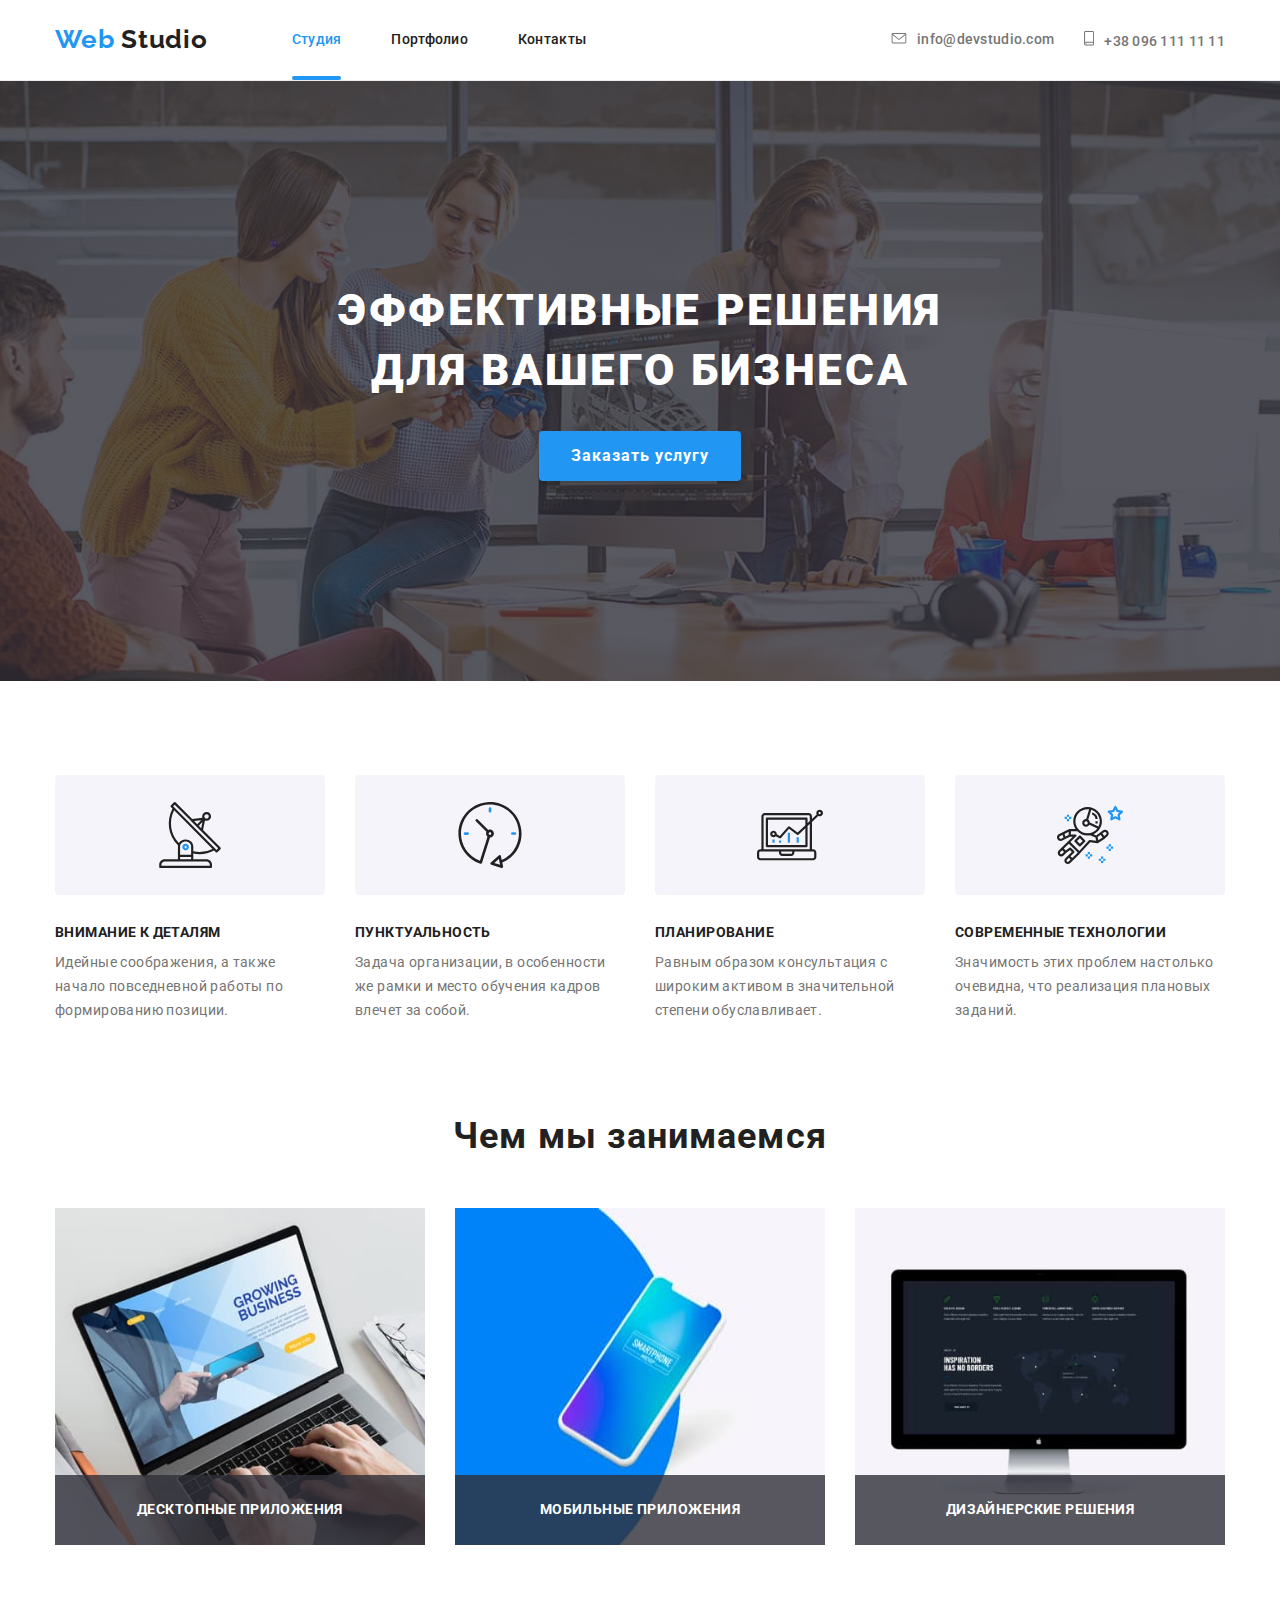
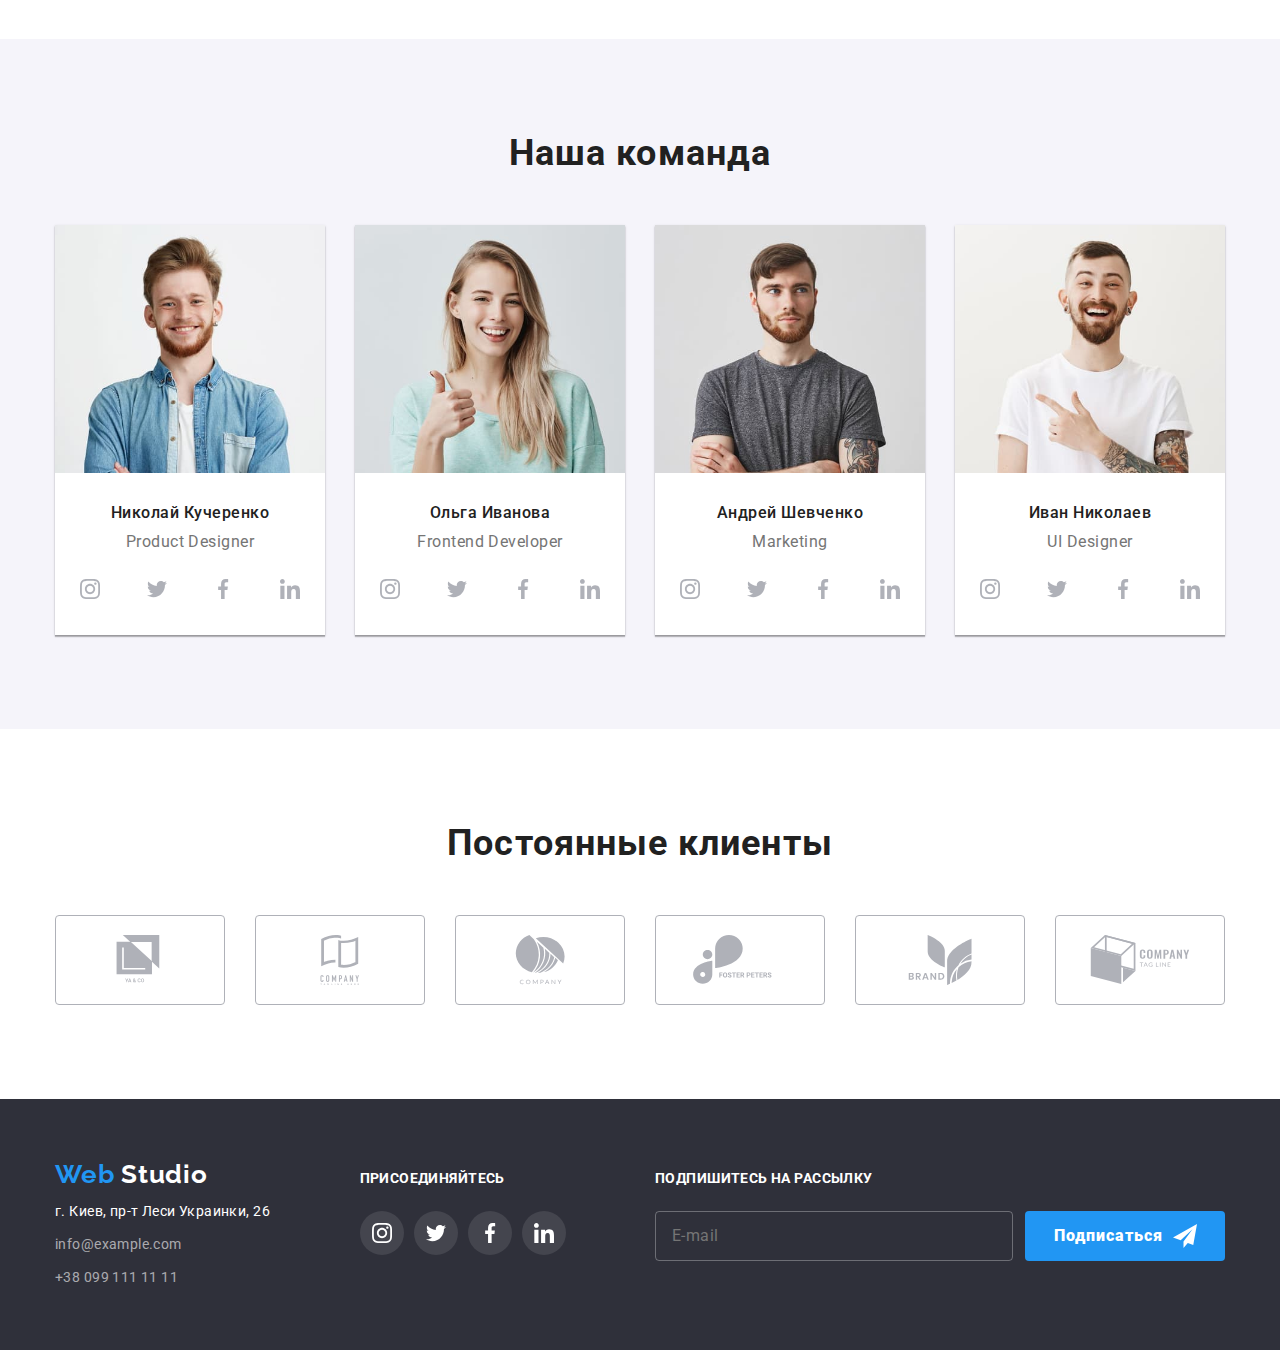
==== commit e5dfa49e: "Final" ====
--- a/index.html
+++ b/index.html
@@ -96,15 +96,15 @@
           <h2 class="section-title">Чем мы занимаемся</h2>
           <ul class="examples-list">
             <li>
-              <img src="./images/laptop.jpg" alt="ноутбук" width="370" />
+              <img  srcset="./images/laptop.jpg 1x, ./images/laptop@2x.jpg 2x" src="./images/laptop.jpg" alt="ноутбук" width="370" />
               <h3 class="examples-title">Десктопные приложения</h3>
             </li>
             <li>
-              <img src="./images/smartphone.jpg" alt="смартфон" width="370" />
+              <img srcset="./images/smartphone.jpg 1x, ./images/smartphone@2x.jpg 2x" src="./images/smartphone.jpg" alt="смартфон" width="370" />
               <h3 class="examples-title">Мобильные приложения</h3>
             </li>
             <li>
-              <img src="./images/imac.jpg" alt="аймак" width="370" />
+              <img srcset="./images/imac.jpg 1x, ./images/imac@2x.jpg 2x" src="./images/imac.jpg" alt="аймак" width="370" />
               <h3 class="examples-title">Дизайнерские решения</h3>
             </li>
           </ul>
@@ -115,7 +115,7 @@
           <h2 class="section-title">Наша команда</h2>
           <ul class="team-list">
             <li>
-              <img src="./images/smith.jpg" alt="мужчина" width="270" />
+              <img srcset="./images/smith.jpg 1x, ./images/smith@2x.jpg 2x" src="./images/smith.jpg" alt="мужчина" width="270" />
               <h3 class="member-name">Николай Кучеренко</h3>
               <p class="member-position">Product Designer</p>
               <ul class="contacts-list">
@@ -134,7 +134,7 @@
               </ul>
             </li>
             <li>
-              <img src="./images/stewart.jpg" alt="женщина" width="270" />
+              <img srcset="./images/stewart.jpg 1x, ./images/stewart@2x.jpg 2x" src="./images/stewart.jpg" alt="женщина" width="270" />
               <h3 class="member-name">Ольга Иванова</h3>
               <p class="member-position">Frontend Developer</p>
               <ul class="contacts-list">
@@ -153,7 +153,7 @@
               </ul>
             </li>
             <li>
-              <img src="./images/jakis.jpg" alt="мужчина" width="270" />
+              <img srcset="./images/jakis.jpg 1x, ./images/jakis@2x.jpg 2x" src="./images/jakis.jpg" alt="мужчина" width="270" />
               <h3 class="member-name">Андрей Шевченко</h3>
               <p class="member-position">Marketing</p>
               <ul class="contacts-list">
@@ -172,7 +172,7 @@
               </ul>
             </li>
             <li>
-              <img src="./images/doe.jpg" alt="мужчина" width="270" />
+              <img srcset="./images/doe.jpg 1x, ./images/doe@2x.jpg 2x" src="./images/doe.jpg" alt="мужчина" width="270" />
               <h3 class="member-name">Иван Николаев</h3>
               <p class="member-position">UI Designer</p>
               <ul class="contacts-list">
--- a/css/main.min.css
+++ b/css/main.min.css
@@ -1,2 +1,2 @@
-body{background-color:#fff;color:#212121;font-family:Roboto,sans-serif}ul{list-style:none;margin:0;padding:0}a{display:block;text-decoration:none}img{display:block;max-width:100%;height:auto}.container{padding-right:15px;padding-left:15px;margin:0 auto}@media screen and (min-width: 480px){.container{width:480px}}@media screen and (min-width: 768px){.container{width:768px}}@media screen and (min-width: 1200px){.container{width:1200px}}header{position:relative;border-bottom:1px solid #ececec}nav{display:-webkit-box;display:-ms-flexbox;display:flex;-webkit-box-align:center;-ms-flex-align:center;align-items:center;-webkit-box-pack:justify;-ms-flex-pack:justify;justify-content:space-between}.menu-button{display:-webkit-inline-box;display:-ms-inline-flexbox;display:inline-flex;margin:0;padding:0;border:none;background-color:transparent}@media screen and (min-width: 768px){.menu-button{display:none}}.menu-button:hover,.menu-button:focus{fill:#2196f3}.menu-button .icon-cross{display:none}.menu-button.is-open .icon-cross{display:block}.menu-button.is-open .icon-menu{display:none}.menu-container{background-color:#fff;font-weight:500;font-size:18px;line-height:1.17;letter-spacing:0.02em}@media screen and (max-width: 767px){.menu-container{display:none;position:absolute;z-index:1;top:100%;left:0;width:100%;padding-top:60px;padding-bottom:60px;border-bottom:1px solid #ececec;-webkit-box-shadow:0px 1px 3px rgba(0,0,0,0.16),0px 2px 4px rgba(0,0,0,0.08),0px 4px 8px rgba(0,0,0,0.04);box-shadow:0px 1px 3px rgba(0,0,0,0.16),0px 2px 4px rgba(0,0,0,0.08),0px 4px 8px rgba(0,0,0,0.04)}.menu-container.is-open{display:block}}@media screen and (min-width: 768px){.menu-container{display:-webkit-box;display:-ms-flexbox;display:flex;-webkit-box-align:center;-ms-flex-align:center;align-items:center;font-size:14px;line-height:1.14}}.site-nav{text-align:center}@media screen and (min-width: 768px){.site-nav{display:-webkit-box;display:-ms-flexbox;display:flex}}.site-nav li{position:relative}@media screen and (min-width: 768px){.site-nav li:not(:last-child){margin-right:50px}}@media screen and (max-width: 767px){.site-nav li+li{margin-top:40px}}.site-nav .link{color:#212121;-webkit-transition:color 250ms cubic-bezier(0.4, 0, 0.2, 1);transition:color 250ms cubic-bezier(0.4, 0, 0.2, 1)}@media screen and (min-width: 768px){.site-nav .link{padding:32px 0}}.site-nav .link:hover,.site-nav .link:focus{color:#2196f3}.link.current{position:relative;display:inline-block;color:#2196f3}@media screen and (max-width: 767px){.link.current{padding-bottom:8px}}.link.current::after{content:'';position:absolute;width:100%;height:4px;border-radius:2px;bottom:0;left:0;background-color:#2196f3}.logo{color:#2196f3;font-family:raleway,sans-serif;font-weight:700;font-size:24px;line-height:1.17;letter-spacing:0.03em}@media screen and (min-width: 1200px){.logo{font-size:26px;line-height:1.2}}.logo-header{color:#212121}@media screen and (max-width: 767px){.header-list{margin-top:60px;text-align:center}}@media screen and (min-width: 768px){.header-list{margin-left:84px}}@media screen and (min-width: 1200px){.header-list{display:-webkit-box;display:-ms-flexbox;display:flex;margin-left:305px;-webkit-box-align:center;-ms-flex-align:center;align-items:center}}@media screen and (max-width: 479px){.header-list li+li{margin-top:16px}}@media screen and (max-width: 1199px){.header-list li+li{margin-top:10px}}@media screen and (min-width: 1200px){.header-list li+li{margin-left:30px}}.contacts-header{color:#757575;-webkit-transition:color 250ms cubic-bezier(0.4, 0, 0.2, 1);transition:color 250ms cubic-bezier(0.4, 0, 0.2, 1)}.contacts-header:hover,.contacts-header:focus{color:#2196f3}.contacts-header .icon{margin-right:10px;fill:currentColor}.hero{background-image:-webkit-gradient(linear, left top, left bottom, from(rgba(47,48,58,0.8)), to(rgba(47,48,58,0.8))),url("../images/hero.jpg");background-image:linear-gradient(rgba(47,48,58,0.8), rgba(47,48,58,0.8)),url("../images/hero.jpg");height:400px;max-width:1600px;margin-left:auto;margin-right:auto;background-repeat:no-repeat;background-position:center;background-color:#2f303a;text-align:center}@media screen and (min-width: 1200px){.hero{height:600px}}.hero .title{margin-top:0;margin-bottom:30px;padding-top:118px;color:#fff;font-weight:900;font-size:26px;line-height:1.6;letter-spacing:0.06em;text-transform:uppercase}@media screen and (min-width: 1200px){.hero .title{padding-top:200px}}@media screen and (min-width: 1200px){.hero .title{font-size:44px;line-height:1.36}}.order-button{border-radius:4px;border:0;padding:10px 32px;min-width:200px;color:#fff;background-color:#2196f3;-webkit-box-shadow:0px 4px 4px rgba(0,0,0,0.15);box-shadow:0px 4px 4px rgba(0,0,0,0.15);font-weight:700;font-size:16px;line-height:1.87;text-align:center;letter-spacing:0.06em}.backdrop{position:fixed;top:0;left:0;width:100%;height:100%;padding:93px 15px;overflow-y:scroll;background:rgba(0,0,0,0.2);opacity:1;-webkit-transition:opacity 250ms cubic-bezier(0.4, 0, 0.2, 1);transition:opacity 250ms cubic-bezier(0.4, 0, 0.2, 1)}.backdrop.is-hidden{opacity:0;pointer-events:none}.backdrop.is-hidden .modal{-webkit-transform:translate(-50%) scale(0.9);transform:translate(-50%) scale(0.9)}.modal{position:absolute;left:50%;top:50px;-webkit-transform:translate(-50%) scale(1);transform:translate(-50%) scale(1);width:450px;height:609px;padding:40px;-webkit-transition:-webkit-transform 250ms cubic-bezier(0.4, 0, 0.2, 1);transition:-webkit-transform 250ms cubic-bezier(0.4, 0, 0.2, 1);transition:transform 250ms cubic-bezier(0.4, 0, 0.2, 1);transition:transform 250ms cubic-bezier(0.4, 0, 0.2, 1), -webkit-transform 250ms cubic-bezier(0.4, 0, 0.2, 1);background-color:#fff;-webkit-box-shadow:0px 2px 1px rgba(0,0,0,0.2),0px 1px 1px rgba(0,0,0,0.14),0px 1px 3px rgba(0,0,0,0.12);box-shadow:0px 2px 1px rgba(0,0,0,0.2),0px 1px 1px rgba(0,0,0,0.14),0px 1px 3px rgba(0,0,0,0.12);border-radius:4px}@media screen and (min-width: 1200px){.modal{width:528px;height:581px}}.close-button{position:absolute;top:8px;right:8px;width:30px;height:30px;background-color:#fff;padding:0;border:1px solid rgba(0,0,0,0.1);border-radius:50%}.close-button:hover,.close-button:focus{fill:#2196f3}.modal-title{display:block;margin-top:0;margin-bottom:30px;font-size:20px;line-height:1.5;text-align:center;letter-spacing:0.03em}@media screen and (min-width: 1200px){.modal-title{line-height:1.15}}.input-list>li{position:relative;margin-bottom:28px}li>input{width:100%;height:40px;padding:12px 16px 12px 42px;border:1px solid rgba(33,33,33,0.2);border-radius:4px;-webkit-transition:border 250ms cubic-bezier(0.4, 0, 0.2, 1);transition:border 250ms cubic-bezier(0.4, 0, 0.2, 1);font-size:14px;line-height:1.14;letter-spacing:0.01em;color:#757575}li>input:focus{outline:none;border:1px solid #2196f3}li>input:focus ~ .icon{fill:#2196f3}.form-label{position:absolute;top:50%;left:42px;-webkit-transform:translateY(-50%);transform:translateY(-50%);-webkit-transition:color 250ms cubic-bezier(0.4, 0, 0.2, 1),-webkit-transform 250ms cubic-bezier(0.4, 0, 0.2, 1);transition:color 250ms cubic-bezier(0.4, 0, 0.2, 1),-webkit-transform 250ms cubic-bezier(0.4, 0, 0.2, 1);transition:transform 250ms cubic-bezier(0.4, 0, 0.2, 1),color 250ms cubic-bezier(0.4, 0, 0.2, 1);transition:transform 250ms cubic-bezier(0.4, 0, 0.2, 1),color 250ms cubic-bezier(0.4, 0, 0.2, 1),-webkit-transform 250ms cubic-bezier(0.4, 0, 0.2, 1);font-size:14px;line-height:1.14;letter-spacing:0.01em;color:#757575}li>input:focus+.form-label,li>input:not(:placeholder-shown)+.form-label{-webkit-transform:translate(-25px, -38px);transform:translate(-25px, -38px);color:#2196f3;font-size:12px;line-height:1.16}.input-list .icon{position:absolute;top:50%;left:19px;-webkit-transform:translateY(-50%);transform:translateY(-50%);fill:#212121;-webkit-transition:fill 250ms cubic-bezier(0.4, 0, 0.2, 1);transition:fill 250ms cubic-bezier(0.4, 0, 0.2, 1)}.textarea-form{position:relative}textarea{resize:none;margin-bottom:20px;padding:12px 16px;width:100%;height:120px;border:1px solid rgba(33,33,33,0.2);border-radius:4px;-webkit-transition:border 250ms cubic-bezier(0.4, 0, 0.2, 1);transition:border 250ms cubic-bezier(0.4, 0, 0.2, 1);font-size:14px;line-height:1.14;letter-spacing:0.01em;color:#757575}textarea:focus{outline:none;border:1px solid #2196f3}.textarea-label{position:absolute;top:10%;left:16px;-webkit-transform:translateY(-30%);transform:translateY(-30%);-webkit-transition:color 250ms cubic-bezier(0.4, 0, 0.2, 1),-webkit-transform 250ms cubic-bezier(0.4, 0, 0.2, 1);transition:color 250ms cubic-bezier(0.4, 0, 0.2, 1),-webkit-transform 250ms cubic-bezier(0.4, 0, 0.2, 1);transition:transform 250ms cubic-bezier(0.4, 0, 0.2, 1),color 250ms cubic-bezier(0.4, 0, 0.2, 1);transition:transform 250ms cubic-bezier(0.4, 0, 0.2, 1),color 250ms cubic-bezier(0.4, 0, 0.2, 1),-webkit-transform 250ms cubic-bezier(0.4, 0, 0.2, 1);font-size:14px;line-height:1.14;letter-spacing:0.01em;color:#757575}textarea:focus+.textarea-label,textarea:not(:placeholder-shown)+.textarea-label{-webkit-transform:translateY(-35px);transform:translateY(-35px);color:#2196f3;font-size:12px;line-height:1.16}.checkbox-form{position:relative}.checkbox:checked+.icon{border-color:transparent;background-color:#2196f3;background-image:url(../images/check.svg);background-size:contain;background-origin:border-box}.agreement{display:-webkit-inline-box;display:-ms-inline-flexbox;display:inline-flex;-webkit-box-align:center;-ms-flex-align:center;align-items:center;font-size:12px;line-height:1.7;letter-spacing:0.03em;color:#757575}@media screen and (min-width: 1200px){.agreement{font-size:14px}}.agreement .icon{display:inline-block;margin-right:8px;height:16px;width:15px;border:2px solid #212121;border-radius:2px}.agreement-link{text-decoration:underline;color:#2196f3}.modal-button{display:block;margin-top:30px;margin-left:auto;margin-right:auto;width:200px;padding:10px 55px;color:#fff;background:#2196f3;-webkit-box-shadow:0px 4px 4px rgba(0,0,0,0.15);box-shadow:0px 4px 4px rgba(0,0,0,0.15);border:0;border-radius:4px;font-weight:700;font-size:16px;line-height:1.88;letter-spacing:0.06em}.checkbox,.fake-title{position:absolute;width:1px;height:1px;margin:-1px;border:0;padding:0;clip:rect(0 0 0 0);overflow:hidden}.section{padding-top:60px;padding-bottom:60px}@media screen and (min-width: 1200px){.section{padding-top:94px;padding-bottom:94px}}@media screen and (min-width: 768px){.advantages-list{display:-webkit-box;display:-ms-flexbox;display:flex;-ms-flex-wrap:wrap;flex-wrap:wrap;margin:-15px}}@media screen and (max-width: 767px){.advantages-list li:not(:last-child){margin-bottom:30px}}@media screen and (min-width: 768px){.advantages-list li{width:354px;margin:15px}}@media screen and (min-width: 1200px){.advantages-list li{width:270px}}.advantages-icon{display:-webkit-box;display:-ms-flexbox;display:flex;-webkit-box-pack:center;-ms-flex-pack:center;justify-content:center;-webkit-box-align:center;-ms-flex-align:center;align-items:center;height:120px;border-radius:4px;background-color:#f5f4fa}.advantages-list .icon{width:66px;height:70px}.advantages-list .title{margin-top:30px;margin-bottom:10px;font-weight:700;font-size:14px;line-height:1.14;letter-spacing:0.03em;text-transform:uppercase}@media screen and (max-width: 479px){.advantages-list .title{text-align:center}}.advantages-list .details{margin:0;color:#757575;font-size:14px;line-height:1.7;letter-spacing:0.03em}.section.examples{padding-top:0}@media screen and (max-width: 1199px){.section.examples{display:none}}.section-title{margin-top:0;margin-bottom:50px;font-weight:700;font-size:33px;line-height:1.18;text-align:center;letter-spacing:0.03em}@media screen and (min-width: 1200px){.section-title{font-size:36px;line-height:1.16}}.examples-list{display:-webkit-box;display:-ms-flexbox;display:flex}.examples-list li{position:relative;display:-webkit-box;display:-ms-flexbox;display:flex;-webkit-box-pack:center;-ms-flex-pack:center;justify-content:center}.examples-list li:not(:last-child){margin-right:30px}.examples-list li::before{content:'';position:absolute;width:100%;height:70px;bottom:0;background-color:rgba(47,48,58,0.8)}.examples-title{position:absolute;bottom:27px;margin:0;color:#fff;font-weight:700;font-size:14px;line-height:1.14;text-align:center;letter-spacing:0.03em;text-transform:uppercase}.section.team{background-color:#f5f4fa}@media screen and (min-width: 768px){.team-list{display:-webkit-box;display:-ms-flexbox;display:flex;-ms-flex-wrap:wrap;flex-wrap:wrap;margin:-15px}}.team-list>li{background-color:#fff;-webkit-box-shadow:0px 2px 1px rgba(0,0,0,0.2),0px 1px 1px rgba(0,0,0,0.14),0px 1px 3px rgba(0,0,0,0.12);box-shadow:0px 2px 1px rgba(0,0,0,0.2),0px 1px 1px rgba(0,0,0,0.14),0px 1px 3px rgba(0,0,0,0.12)}@media screen and (max-width: 767px){.team-list>li:not(:last-child){margin-bottom:30px}}@media screen and (min-width: 768px){.team-list>li{width:354px;margin:15px}}@media screen and (min-width: 1200px){.team-list>li{width:270px}}.member-name{margin-top:30px;margin-bottom:10px;font-weight:500;font-size:16px;line-height:1.19;text-align:center;letter-spacing:0.03em}.member-position{margin-top:0;margin-bottom:16px;color:#757575;font-size:16px;line-height:1.19;text-align:center;letter-spacing:0.03em}.contacts-list{display:-webkit-box;display:-ms-flexbox;display:flex;-webkit-box-pack:center;-ms-flex-pack:center;justify-content:center;padding-bottom:24px}@media screen and (min-width: 1200px){.contacts-list{-webkit-box-pack:space-evenly;-ms-flex-pack:space-evenly;justify-content:space-evenly}}.contacts-list li:not(:last-child){margin-right:10px}.contacts-list a{display:-webkit-box;display:-ms-flexbox;display:flex;-webkit-box-pack:space-evenly;-ms-flex-pack:space-evenly;justify-content:space-evenly;-webkit-box-align:center;-ms-flex-align:center;align-items:center;border-radius:50px;width:44px;height:44px;fill:#afb1b8;-webkit-transition:background-color 250ms cubic-bezier(0.4, 0, 0.2, 1),fill 250ms cubic-bezier(0.4, 0, 0.2, 1);transition:background-color 250ms cubic-bezier(0.4, 0, 0.2, 1),fill 250ms cubic-bezier(0.4, 0, 0.2, 1)}.contacts-list a:hover,.contacts-list a:focus{background-color:#2196f3;fill:#fff}.clients-list{display:-webkit-box;display:-ms-flexbox;display:flex;-ms-flex-wrap:wrap;flex-wrap:wrap;margin:-15px}.clients-list li{margin:15px;width:calc((100% - 60px) / 2)}@media screen and (min-width: 768px){.clients-list li{width:calc((100% - 90px) / 3)}}@media screen and (min-width: 1200px){.clients-list li{width:170px}}.clients-link{display:-webkit-box;display:-ms-flexbox;display:flex;-webkit-box-pack:center;-ms-flex-pack:center;justify-content:center;-webkit-box-align:center;-ms-flex-align:center;align-items:center;height:90px;fill:#afb1b8;border:1px solid #afb1b8;border-radius:4px;-webkit-transition:fill 250ms cubic-bezier(0.4, 0, 0.2, 1),border-color 250ms cubic-bezier(0.4, 0, 0.2, 1);transition:fill 250ms cubic-bezier(0.4, 0, 0.2, 1),border-color 250ms cubic-bezier(0.4, 0, 0.2, 1)}.clients-link:hover,.clients-link:focus{fill:#2196f3;border-color:#2196f3}.clients-link .icon{height:50px}footer{background-color:#2f303a;-webkit-box-shadow:0px 4px 4px rgba(0,0,0,0.25);box-shadow:0px 4px 4px rgba(0,0,0,0.25)}.footer-flex{padding-top:60px;padding-bottom:60px;text-align:center}@media screen and (min-width: 768px){.footer-flex{display:-webkit-box;display:-ms-flexbox;display:flex;-ms-flex-wrap:wrap;flex-wrap:wrap;-ms-flex-pack:distribute;justify-content:space-around;-webkit-box-align:baseline;-ms-flex-align:baseline;align-items:baseline}}@media screen and (min-width: 1200px){.footer-flex{text-align:left;-webkit-box-pack:justify;-ms-flex-pack:justify;justify-content:space-between}}.logo-footer{color:#fff}.address-section{font-style:normal}.address{margin-top:10px;margin-bottom:0;color:#fff;font-size:14px;line-height:1.7;letter-spacing:0.03em}.contacts-footer{margin-top:9px;color:rgba(255,255,255,0.6);font-size:14px;line-height:1.7;letter-spacing:0.03em;-webkit-transition:color 250ms cubic-bezier(0.4, 0, 0.2, 1);transition:color 250ms cubic-bezier(0.4, 0, 0.2, 1)}.contacts-footer:hover,.contacts-footer:focus{color:#2196f3}.footer-title{display:block;margin-bottom:20px;color:#fff;font-weight:700;font-size:14px;line-height:1.7;letter-spacing:0.03em;text-transform:uppercase}@media screen and (max-width: 1199px){.footer-title{margin-top:60px}}.socials{display:-webkit-box;display:-ms-flexbox;display:flex}@media screen and (max-width: 1199px){.socials{-webkit-box-pack:center;-ms-flex-pack:center;justify-content:center}}.socials li:not(:last-child){margin-right:10px}.socials a{display:-webkit-box;display:-ms-flexbox;display:flex;-webkit-box-align:center;-ms-flex-align:center;align-items:center;-webkit-box-pack:space-evenly;-ms-flex-pack:space-evenly;justify-content:space-evenly;border-radius:50px;width:44px;height:44px;fill:#fff;background-color:rgba(255,255,255,0.1);-webkit-transition:250ms cubic-bezier(0.4, 0, 0.2, 1);transition:250ms cubic-bezier(0.4, 0, 0.2, 1)}.socials a:hover,.socials a:focus{background-color:#2196f3}.subscription input[type='email']{margin-right:12px;width:358px;height:50px;border:1px solid rgba(255,255,255,0.3);border-radius:4px;background-color:transparent;padding-top:15px;padding-bottom:15px;padding-left:16px;font-size:16px;line-height:1.25;letter-spacing:0.03em;color:rgba(255,255,255,0.6)}@media screen and (max-width: 1199px){.subscription input[type='email']{display:block;width:450px;margin-left:auto;margin-right:auto}}.subscribe-button{display:-webkit-inline-box;display:-ms-inline-flexbox;display:inline-flex;-webkit-box-align:center;-ms-flex-align:center;align-items:center;border:0;border-radius:4px;padding:10px 28px 10px 29px;min-width:200px;color:#fff;background-color:#2196f3;font-weight:900;font-size:16px;line-height:1.87;text-align:center;letter-spacing:0.06em}@media screen and (max-width: 1199px){.subscribe-button{margin-top:20px}}.subscribe-button .icon{margin-left:10px}
+body{background-color:#fff;color:#212121;font-family:Roboto,sans-serif}ul{list-style:none;margin:0;padding:0}a{display:block;text-decoration:none}img{display:block;max-width:100%;height:auto}.container{padding-right:15px;padding-left:15px;margin-left:auto;margin-right:auto}@media screen and (min-width: 480px){.container{width:480px}}@media screen and (min-width: 768px){.container{width:768px}}@media screen and (min-width: 1200px){.container{width:1200px}}header{position:relative;border-bottom:1px solid #ececec}nav{display:-webkit-box;display:-ms-flexbox;display:flex;-webkit-box-align:center;-ms-flex-align:center;align-items:center;-webkit-box-pack:justify;-ms-flex-pack:justify;justify-content:space-between}.menu-button{display:-webkit-inline-box;display:-ms-inline-flexbox;display:inline-flex;margin:0;padding:0;border:none;background-color:transparent}@media screen and (min-width: 768px){.menu-button{display:none}}.menu-button:hover,.menu-button:focus{fill:#2196f3}.menu-button .icon-cross{display:none}.menu-button.is-open .icon-cross{display:block}.menu-button.is-open .icon-menu{display:none}.menu-container{background-color:#fff;font-weight:500;font-size:18px;line-height:1.17;letter-spacing:0.02em}@media screen and (max-width: 767px){.menu-container{display:none;position:absolute;z-index:1;top:100%;left:0;width:100%;padding-top:60px;padding-bottom:60px;border-bottom:1px solid #ececec;-webkit-box-shadow:0px 1px 3px rgba(0,0,0,0.16),0px 2px 4px rgba(0,0,0,0.08),0px 4px 8px rgba(0,0,0,0.04);box-shadow:0px 1px 3px rgba(0,0,0,0.16),0px 2px 4px rgba(0,0,0,0.08),0px 4px 8px rgba(0,0,0,0.04)}.menu-container.is-open{display:block}}@media screen and (min-width: 768px){.menu-container{display:-webkit-box;display:-ms-flexbox;display:flex;-webkit-box-align:center;-ms-flex-align:center;align-items:center;font-size:14px;line-height:1.14}}.site-nav{text-align:center}@media screen and (min-width: 768px){.site-nav{display:-webkit-box;display:-ms-flexbox;display:flex}}.site-nav li{position:relative}@media screen and (min-width: 768px){.site-nav li:not(:last-child){margin-right:50px}}@media screen and (max-width: 767px){.site-nav li+li{margin-top:40px}}.site-nav .link{color:#212121;-webkit-transition:color 250ms cubic-bezier(0.4, 0, 0.2, 1);transition:color 250ms cubic-bezier(0.4, 0, 0.2, 1)}@media screen and (min-width: 768px){.site-nav .link{padding:32px 0}}.site-nav .link:hover,.site-nav .link:focus{color:#2196f3}.link.current{position:relative;display:inline-block;color:#2196f3}@media screen and (max-width: 767px){.link.current{padding-bottom:8px}}.link.current::after{content:'';position:absolute;width:100%;height:4px;border-radius:2px;bottom:0;left:0;background-color:#2196f3}.logo{color:#2196f3;font-family:raleway,sans-serif;font-weight:700;font-size:24px;line-height:1.17;letter-spacing:0.03em}@media screen and (min-width: 1200px){.logo{font-size:26px;line-height:1.2}}.logo-header{color:#212121}@media screen and (max-width: 767px){.header-list{margin-top:60px;text-align:center}}@media screen and (min-width: 768px){.header-list{margin-left:84px}}@media screen and (min-width: 1200px){.header-list{display:-webkit-box;display:-ms-flexbox;display:flex;margin-left:305px;-webkit-box-align:center;-ms-flex-align:center;align-items:center}}@media screen and (max-width: 479px){.header-list li+li{margin-top:16px}}@media screen and (max-width: 1199px){.header-list li+li{margin-top:10px}}@media screen and (min-width: 1200px){.header-list li+li{margin-left:30px}}.contacts-header{color:#757575;-webkit-transition:color 250ms cubic-bezier(0.4, 0, 0.2, 1);transition:color 250ms cubic-bezier(0.4, 0, 0.2, 1)}.contacts-header:hover,.contacts-header:focus{color:#2196f3}.contacts-header .icon{margin-right:10px;fill:currentColor}.hero{background-image:-webkit-gradient(linear, left top, left bottom, from(rgba(47,48,58,0.8)), to(rgba(47,48,58,0.8))),url("../images/hero-mobile.jpg");background-image:linear-gradient(rgba(47,48,58,0.8), rgba(47,48,58,0.8)),url("../images/hero-mobile.jpg");height:400px;max-width:479px;background-size:479px 400px;margin-left:auto;margin-right:auto;background-repeat:no-repeat;background-position:center;background-color:#2f303a;text-align:center}@media screen and (min-device-pixel-ratio: 2), screen and (-webkit-min-device-pixel-ratio: 2), screen and (min-resolution: 192dpi), screen and (min-resolution: 2dppx){.hero .hero{background-image:-webkit-gradient(linear, left top, left bottom, from(rgba(47,48,58,0.8)), to(rgba(47,48,58,0.8))),url("../images/hero-mobile@2x.jpg");background-image:linear-gradient(rgba(47,48,58,0.8), rgba(47,48,58,0.8)),url("../images/hero-mobile@2x.jpg")}}@media screen and (min-width: 480px){.hero{background-image:-webkit-gradient(linear, left top, left bottom, from(rgba(47,48,58,0.8)), to(rgba(47,48,58,0.8))),url("../images/hero-tablet.jpg");background-image:linear-gradient(rgba(47,48,58,0.8), rgba(47,48,58,0.8)),url("../images/hero-tablet.jpg");max-width:767px;background-size:767px 400px}}@media screen and (min-width: 480px) and (min-device-pixel-ratio: 2), screen and (min-width: 480px) and (-webkit-min-device-pixel-ratio: 2), screen and (min-width: 480px) and (min-resolution: 192dpi), screen and (min-width: 480px) and (min-resolution: 2dppx){.hero .hero{background-image:-webkit-gradient(linear, left top, left bottom, from(rgba(47,48,58,0.8)), to(rgba(47,48,58,0.8))),url("../images/hero-tablet@2x.jpg");background-image:linear-gradient(rgba(47,48,58,0.8), rgba(47,48,58,0.8)),url("../images/hero-tablet@2x.jpg")}}@media screen and (min-width: 768px){.hero{background-image:-webkit-gradient(linear, left top, left bottom, from(rgba(47,48,58,0.8)), to(rgba(47,48,58,0.8))),url("../images/hero-desktop.jpg");background-image:linear-gradient(rgba(47,48,58,0.8), rgba(47,48,58,0.8)),url("../images/hero-desktop.jpg");max-width:1600px;height:600px;background-size:1600px 600px}}@media screen and (min-width: 768px) and (min-device-pixel-ratio: 2), screen and (min-width: 768px) and (-webkit-min-device-pixel-ratio: 2), screen and (min-width: 768px) and (min-resolution: 192dpi), screen and (min-width: 768px) and (min-resolution: 2dppx){.hero .hero{background-image:-webkit-gradient(linear, left top, left bottom, from(rgba(47,48,58,0.8)), to(rgba(47,48,58,0.8))),url("../images/hero-desktop@2x.jpg");background-image:linear-gradient(rgba(47,48,58,0.8), rgba(47,48,58,0.8)),url("../images/hero-desktop@2x.jpg")}}.hero .title{margin-top:0;margin-bottom:30px;padding-top:118px;color:#fff;font-weight:900;font-size:26px;line-height:1.6;letter-spacing:0.06em;text-transform:uppercase}@media screen and (min-width: 1200px){.hero .title{padding-top:200px}}@media screen and (min-width: 1200px){.hero .title{padding-top:200px;font-size:44px;line-height:1.36}}.order-button{border-radius:4px;border:0;padding:10px 32px;min-width:200px;color:#fff;background-color:#2196f3;-webkit-box-shadow:0px 4px 4px rgba(0,0,0,0.15);box-shadow:0px 4px 4px rgba(0,0,0,0.15);font-weight:700;font-size:16px;line-height:1.87;text-align:center;letter-spacing:0.06em}.backdrop{position:fixed;top:0;left:0;width:100%;height:100%;padding:93px 15px;overflow-y:scroll;background:rgba(0,0,0,0.2);opacity:1;-webkit-transition:opacity 250ms cubic-bezier(0.4, 0, 0.2, 1);transition:opacity 250ms cubic-bezier(0.4, 0, 0.2, 1)}.backdrop.is-hidden{opacity:0;pointer-events:none}.backdrop.is-hidden .modal{-webkit-transform:translate(-50%) scale(0.9);transform:translate(-50%) scale(0.9)}.modal{position:absolute;left:50%;top:50px;-webkit-transform:translate(-50%) scale(1);transform:translate(-50%) scale(1);width:450px;height:609px;padding:40px;-webkit-transition:-webkit-transform 250ms cubic-bezier(0.4, 0, 0.2, 1);transition:-webkit-transform 250ms cubic-bezier(0.4, 0, 0.2, 1);transition:transform 250ms cubic-bezier(0.4, 0, 0.2, 1);transition:transform 250ms cubic-bezier(0.4, 0, 0.2, 1), -webkit-transform 250ms cubic-bezier(0.4, 0, 0.2, 1);background-color:#fff;-webkit-box-shadow:0px 2px 1px rgba(0,0,0,0.2),0px 1px 1px rgba(0,0,0,0.14),0px 1px 3px rgba(0,0,0,0.12);box-shadow:0px 2px 1px rgba(0,0,0,0.2),0px 1px 1px rgba(0,0,0,0.14),0px 1px 3px rgba(0,0,0,0.12);border-radius:4px}@media screen and (min-width: 1200px){.modal{width:528px;height:581px}}.close-button{position:absolute;top:8px;right:8px;width:30px;height:30px;background-color:#fff;padding:0;border:1px solid rgba(0,0,0,0.1);border-radius:50%}.close-button:hover,.close-button:focus{fill:#2196f3}.modal-title{display:block;margin-top:0;margin-bottom:30px;font-size:20px;line-height:1.5;text-align:center;letter-spacing:0.03em}@media screen and (min-width: 1200px){.modal-title{line-height:1.15}}.input-list>li{position:relative;margin-bottom:28px}li>input{width:100%;height:40px;padding:12px 16px 12px 42px;border:1px solid rgba(33,33,33,0.2);border-radius:4px;-webkit-transition:border 250ms cubic-bezier(0.4, 0, 0.2, 1);transition:border 250ms cubic-bezier(0.4, 0, 0.2, 1);font-size:14px;line-height:1.14;letter-spacing:0.01em;color:#757575}li>input:focus{outline:none;border:1px solid #2196f3}li>input:focus ~ .icon{fill:#2196f3}.form-label{position:absolute;top:50%;left:42px;-webkit-transform:translateY(-50%);transform:translateY(-50%);-webkit-transition:color 250ms cubic-bezier(0.4, 0, 0.2, 1),-webkit-transform 250ms cubic-bezier(0.4, 0, 0.2, 1);transition:color 250ms cubic-bezier(0.4, 0, 0.2, 1),-webkit-transform 250ms cubic-bezier(0.4, 0, 0.2, 1);transition:transform 250ms cubic-bezier(0.4, 0, 0.2, 1),color 250ms cubic-bezier(0.4, 0, 0.2, 1);transition:transform 250ms cubic-bezier(0.4, 0, 0.2, 1),color 250ms cubic-bezier(0.4, 0, 0.2, 1),-webkit-transform 250ms cubic-bezier(0.4, 0, 0.2, 1);font-size:14px;line-height:1.14;letter-spacing:0.01em;color:#757575}li>input:focus+.form-label,li>input:not(:placeholder-shown)+.form-label{-webkit-transform:translate(-25px, -38px);transform:translate(-25px, -38px);color:#2196f3;font-size:12px;line-height:1.16}.input-list .icon{position:absolute;top:50%;left:19px;-webkit-transform:translateY(-50%);transform:translateY(-50%);fill:#212121;-webkit-transition:fill 250ms cubic-bezier(0.4, 0, 0.2, 1);transition:fill 250ms cubic-bezier(0.4, 0, 0.2, 1)}.textarea-form{position:relative}textarea{resize:none;margin-bottom:20px;padding:12px 16px;width:100%;height:120px;border:1px solid rgba(33,33,33,0.2);border-radius:4px;-webkit-transition:border 250ms cubic-bezier(0.4, 0, 0.2, 1);transition:border 250ms cubic-bezier(0.4, 0, 0.2, 1);font-size:14px;line-height:1.14;letter-spacing:0.01em;color:#757575}textarea:focus{outline:none;border:1px solid #2196f3}.textarea-label{position:absolute;top:10%;left:16px;-webkit-transform:translateY(-30%);transform:translateY(-30%);-webkit-transition:color 250ms cubic-bezier(0.4, 0, 0.2, 1),-webkit-transform 250ms cubic-bezier(0.4, 0, 0.2, 1);transition:color 250ms cubic-bezier(0.4, 0, 0.2, 1),-webkit-transform 250ms cubic-bezier(0.4, 0, 0.2, 1);transition:transform 250ms cubic-bezier(0.4, 0, 0.2, 1),color 250ms cubic-bezier(0.4, 0, 0.2, 1);transition:transform 250ms cubic-bezier(0.4, 0, 0.2, 1),color 250ms cubic-bezier(0.4, 0, 0.2, 1),-webkit-transform 250ms cubic-bezier(0.4, 0, 0.2, 1);font-size:14px;line-height:1.14;letter-spacing:0.01em;color:#757575}textarea:focus+.textarea-label,textarea:not(:placeholder-shown)+.textarea-label{-webkit-transform:translateY(-35px);transform:translateY(-35px);color:#2196f3;font-size:12px;line-height:1.16}.checkbox-form{position:relative}.checkbox:checked+.icon{border-color:transparent;background-color:#2196f3;background-image:url(../images/check.svg);background-size:contain;background-origin:border-box}.agreement{display:-webkit-inline-box;display:-ms-inline-flexbox;display:inline-flex;-webkit-box-align:center;-ms-flex-align:center;align-items:center;font-size:12px;line-height:1.7;letter-spacing:0.03em;color:#757575}@media screen and (min-width: 1200px){.agreement{font-size:14px}}.agreement .icon{display:inline-block;margin-right:8px;height:16px;width:15px;border:2px solid #212121;border-radius:2px}.agreement-link{text-decoration:underline;color:#2196f3}.modal-button{display:block;margin-top:30px;margin-left:auto;margin-right:auto;width:200px;padding:10px 55px;color:#fff;background:#2196f3;-webkit-box-shadow:0px 4px 4px rgba(0,0,0,0.15);box-shadow:0px 4px 4px rgba(0,0,0,0.15);border:0;border-radius:4px;font-weight:700;font-size:16px;line-height:1.88;letter-spacing:0.06em}.checkbox,.fake-title{position:absolute;width:1px;height:1px;margin:-1px;border:0;padding:0;clip:rect(0 0 0 0);overflow:hidden}.section{padding-top:60px;padding-bottom:60px}@media screen and (min-width: 1200px){.section{padding-top:94px;padding-bottom:94px}}@media screen and (min-width: 768px){.advantages-list{display:-webkit-box;display:-ms-flexbox;display:flex;-ms-flex-wrap:wrap;flex-wrap:wrap;margin:-15px}}@media screen and (max-width: 767px){.advantages-list li:not(:last-child){margin-bottom:30px}}@media screen and (min-width: 768px){.advantages-list li{width:354px;margin:15px}}@media screen and (min-width: 1200px){.advantages-list li{width:270px}}.advantages-icon{display:-webkit-box;display:-ms-flexbox;display:flex;-webkit-box-pack:center;-ms-flex-pack:center;justify-content:center;-webkit-box-align:center;-ms-flex-align:center;align-items:center;height:120px;border-radius:4px;background-color:#f5f4fa}.advantages-list .icon{width:66px;height:70px}.advantages-list .title{margin-top:30px;margin-bottom:10px;font-weight:700;font-size:14px;line-height:1.14;letter-spacing:0.03em;text-transform:uppercase}@media screen and (max-width: 479px){.advantages-list .title{text-align:center}}.advantages-list .details{margin:0;color:#757575;font-size:14px;line-height:1.7;letter-spacing:0.03em}.section.examples{padding-top:0}@media screen and (max-width: 1199px){.section.examples{display:none}}.section-title{margin-top:0;margin-bottom:50px;font-weight:700;font-size:33px;line-height:1.18;text-align:center;letter-spacing:0.03em}@media screen and (min-width: 1200px){.section-title{font-size:36px;line-height:1.16}}.examples-list{display:-webkit-box;display:-ms-flexbox;display:flex}.examples-list li{position:relative;display:-webkit-box;display:-ms-flexbox;display:flex;-webkit-box-pack:center;-ms-flex-pack:center;justify-content:center}.examples-list li:not(:last-child){margin-right:30px}.examples-list li::before{content:'';position:absolute;width:100%;height:70px;bottom:0;background-color:rgba(47,48,58,0.8)}.examples-title{position:absolute;bottom:27px;margin:0;color:#fff;font-weight:700;font-size:14px;line-height:1.14;text-align:center;letter-spacing:0.03em;text-transform:uppercase}.section.team{background-color:#f5f4fa}@media screen and (min-width: 768px){.team-list{display:-webkit-box;display:-ms-flexbox;display:flex;-ms-flex-wrap:wrap;flex-wrap:wrap;margin:-15px}}.team-list>li{background-color:#fff;-webkit-box-shadow:0px 2px 1px rgba(0,0,0,0.2),0px 1px 1px rgba(0,0,0,0.14),0px 1px 3px rgba(0,0,0,0.12);box-shadow:0px 2px 1px rgba(0,0,0,0.2),0px 1px 1px rgba(0,0,0,0.14),0px 1px 3px rgba(0,0,0,0.12)}@media screen and (max-width: 767px){.team-list>li:not(:last-child){margin-bottom:30px}}@media screen and (min-width: 768px){.team-list>li{width:354px;margin:15px}}@media screen and (min-width: 1200px){.team-list>li{width:270px}}.member-name{margin-top:30px;margin-bottom:10px;font-weight:500;font-size:16px;line-height:1.19;text-align:center;letter-spacing:0.03em}.member-position{margin-top:0;margin-bottom:16px;color:#757575;font-size:16px;line-height:1.19;text-align:center;letter-spacing:0.03em}.contacts-list{display:-webkit-box;display:-ms-flexbox;display:flex;-webkit-box-pack:center;-ms-flex-pack:center;justify-content:center;padding-bottom:24px}@media screen and (min-width: 1200px){.contacts-list{-webkit-box-pack:space-evenly;-ms-flex-pack:space-evenly;justify-content:space-evenly}}.contacts-list li:not(:last-child){margin-right:10px}.contacts-list a{display:-webkit-box;display:-ms-flexbox;display:flex;-webkit-box-pack:space-evenly;-ms-flex-pack:space-evenly;justify-content:space-evenly;-webkit-box-align:center;-ms-flex-align:center;align-items:center;border-radius:50px;width:44px;height:44px;fill:#afb1b8;-webkit-transition:background-color 250ms cubic-bezier(0.4, 0, 0.2, 1),fill 250ms cubic-bezier(0.4, 0, 0.2, 1);transition:background-color 250ms cubic-bezier(0.4, 0, 0.2, 1),fill 250ms cubic-bezier(0.4, 0, 0.2, 1)}.contacts-list a:hover,.contacts-list a:focus{background-color:#2196f3;fill:#fff}.clients-list{display:-webkit-box;display:-ms-flexbox;display:flex;-ms-flex-wrap:wrap;flex-wrap:wrap;margin:-15px}.clients-list li{margin:15px;width:calc((100% - 60px) / 2)}@media screen and (min-width: 768px){.clients-list li{width:calc((100% - 90px) / 3)}}@media screen and (min-width: 1200px){.clients-list li{width:170px}}.clients-link{display:-webkit-box;display:-ms-flexbox;display:flex;-webkit-box-pack:center;-ms-flex-pack:center;justify-content:center;-webkit-box-align:center;-ms-flex-align:center;align-items:center;height:90px;fill:#afb1b8;border:1px solid #afb1b8;border-radius:4px;-webkit-transition:fill 250ms cubic-bezier(0.4, 0, 0.2, 1),border-color 250ms cubic-bezier(0.4, 0, 0.2, 1);transition:fill 250ms cubic-bezier(0.4, 0, 0.2, 1),border-color 250ms cubic-bezier(0.4, 0, 0.2, 1)}.clients-link:hover,.clients-link:focus{fill:#2196f3;border-color:#2196f3}.clients-link .icon{height:50px}footer{background-color:#2f303a;-webkit-box-shadow:0px 4px 4px rgba(0,0,0,0.25);box-shadow:0px 4px 4px rgba(0,0,0,0.25)}.footer-flex{padding-top:60px;padding-bottom:60px;text-align:center}@media screen and (min-width: 768px){.footer-flex{display:-webkit-box;display:-ms-flexbox;display:flex;-ms-flex-wrap:wrap;flex-wrap:wrap;-ms-flex-pack:distribute;justify-content:space-around;-webkit-box-align:baseline;-ms-flex-align:baseline;align-items:baseline}}@media screen and (min-width: 1200px){.footer-flex{text-align:left;-webkit-box-pack:justify;-ms-flex-pack:justify;justify-content:space-between}}.logo-footer{color:#fff}.address-section{font-style:normal}.address{margin-top:10px;margin-bottom:0;color:#fff;font-size:14px;line-height:1.7;letter-spacing:0.03em}.contacts-footer{margin-top:9px;color:rgba(255,255,255,0.6);font-size:14px;line-height:1.7;letter-spacing:0.03em;-webkit-transition:color 250ms cubic-bezier(0.4, 0, 0.2, 1);transition:color 250ms cubic-bezier(0.4, 0, 0.2, 1)}.contacts-footer:hover,.contacts-footer:focus{color:#2196f3}.footer-title{display:block;margin-bottom:20px;color:#fff;font-weight:700;font-size:14px;line-height:1.7;letter-spacing:0.03em;text-transform:uppercase}@media screen and (max-width: 1199px){.footer-title{margin-top:60px}}.socials{display:-webkit-box;display:-ms-flexbox;display:flex}@media screen and (max-width: 1199px){.socials{-webkit-box-pack:center;-ms-flex-pack:center;justify-content:center}}.socials li:not(:last-child){margin-right:10px}.socials a{display:-webkit-box;display:-ms-flexbox;display:flex;-webkit-box-align:center;-ms-flex-align:center;align-items:center;-webkit-box-pack:space-evenly;-ms-flex-pack:space-evenly;justify-content:space-evenly;border-radius:50px;width:44px;height:44px;fill:#fff;background-color:rgba(255,255,255,0.1);-webkit-transition:250ms cubic-bezier(0.4, 0, 0.2, 1);transition:250ms cubic-bezier(0.4, 0, 0.2, 1)}.socials a:hover,.socials a:focus{background-color:#2196f3}.subscription input[type='email']{margin-right:12px;width:358px;height:50px;border:1px solid rgba(255,255,255,0.3);border-radius:4px;background-color:transparent;padding-top:15px;padding-bottom:15px;padding-left:16px;font-size:16px;line-height:1.25;letter-spacing:0.03em;color:rgba(255,255,255,0.6)}@media screen and (max-width: 1199px){.subscription input[type='email']{display:block;width:450px;margin-left:auto;margin-right:auto}}.subscribe-button{display:-webkit-inline-box;display:-ms-inline-flexbox;display:inline-flex;-webkit-box-align:center;-ms-flex-align:center;align-items:center;border:0;border-radius:4px;padding:10px 28px 10px 29px;min-width:200px;color:#fff;background-color:#2196f3;font-weight:900;font-size:16px;line-height:1.87;text-align:center;letter-spacing:0.06em}@media screen and (max-width: 1199px){.subscribe-button{margin-top:20px}}.subscribe-button .icon{margin-left:10px}
 /*# sourceMappingURL=main.min.css.map */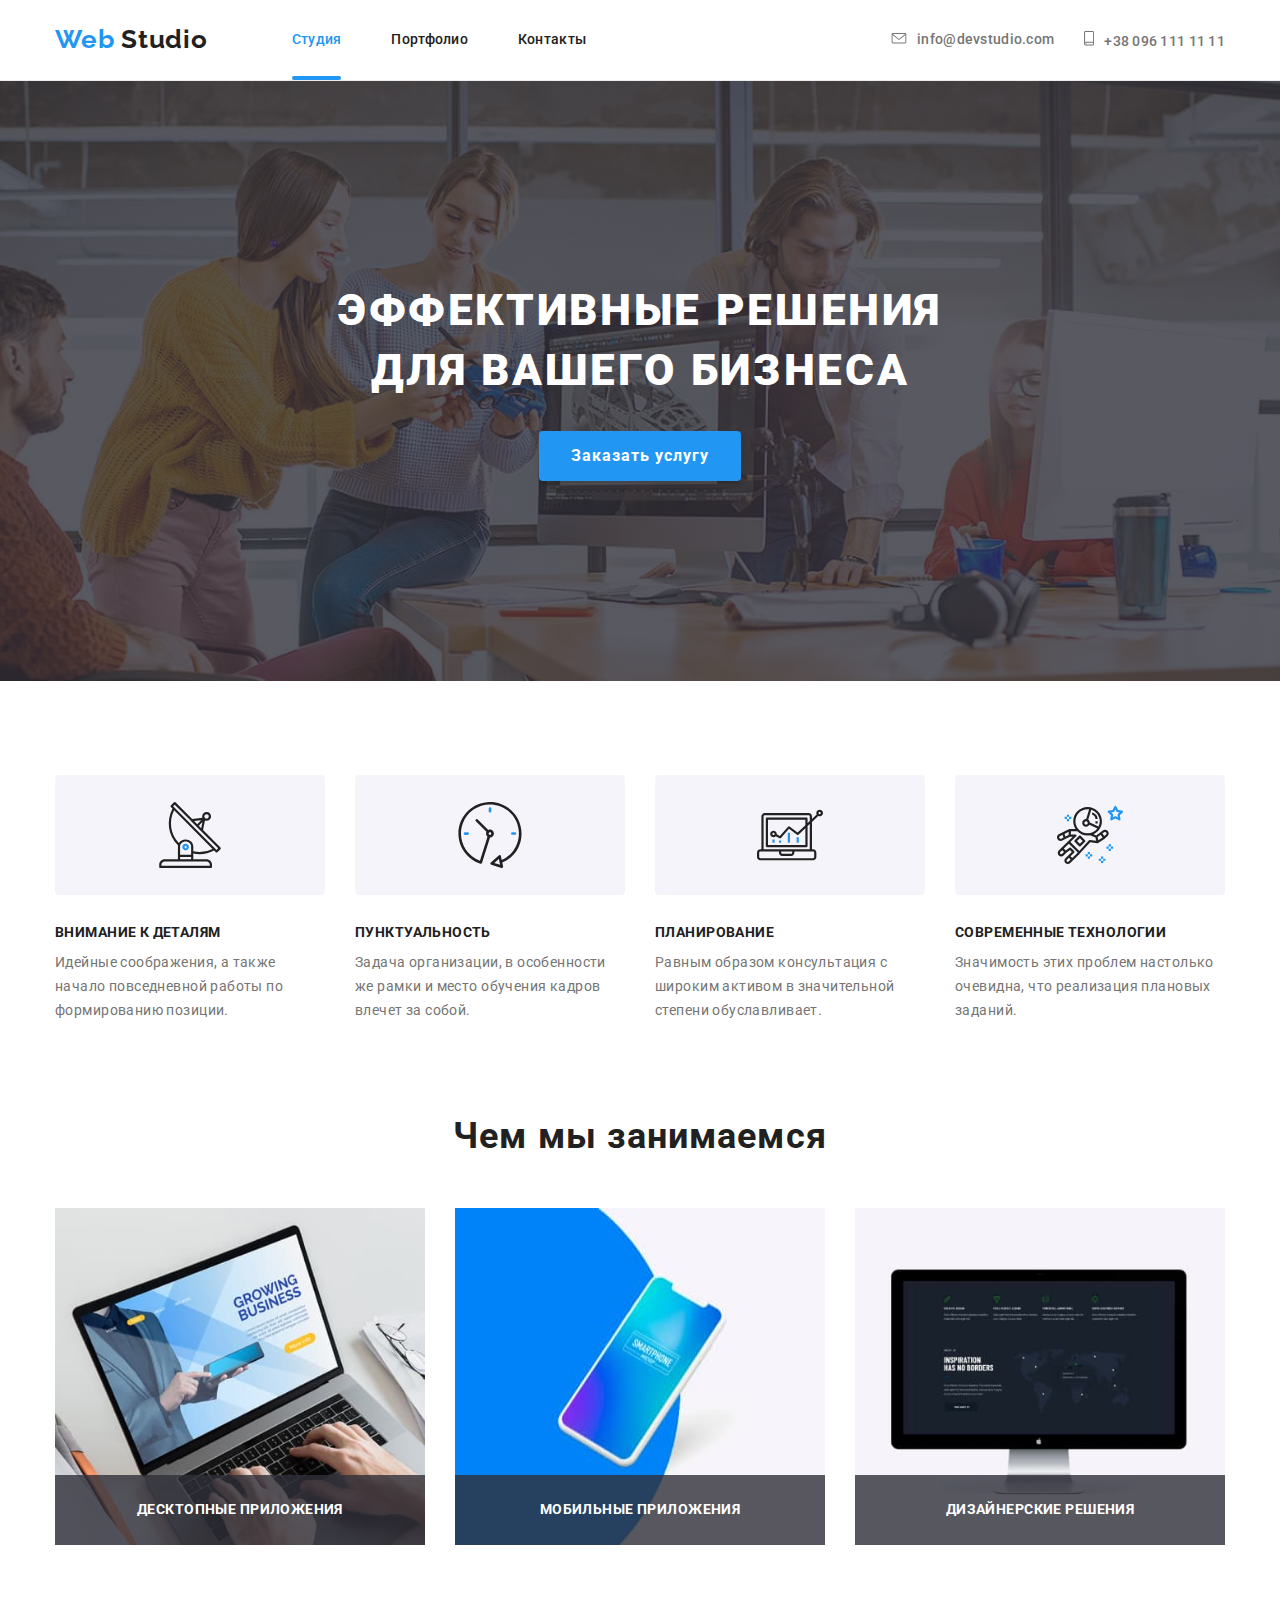
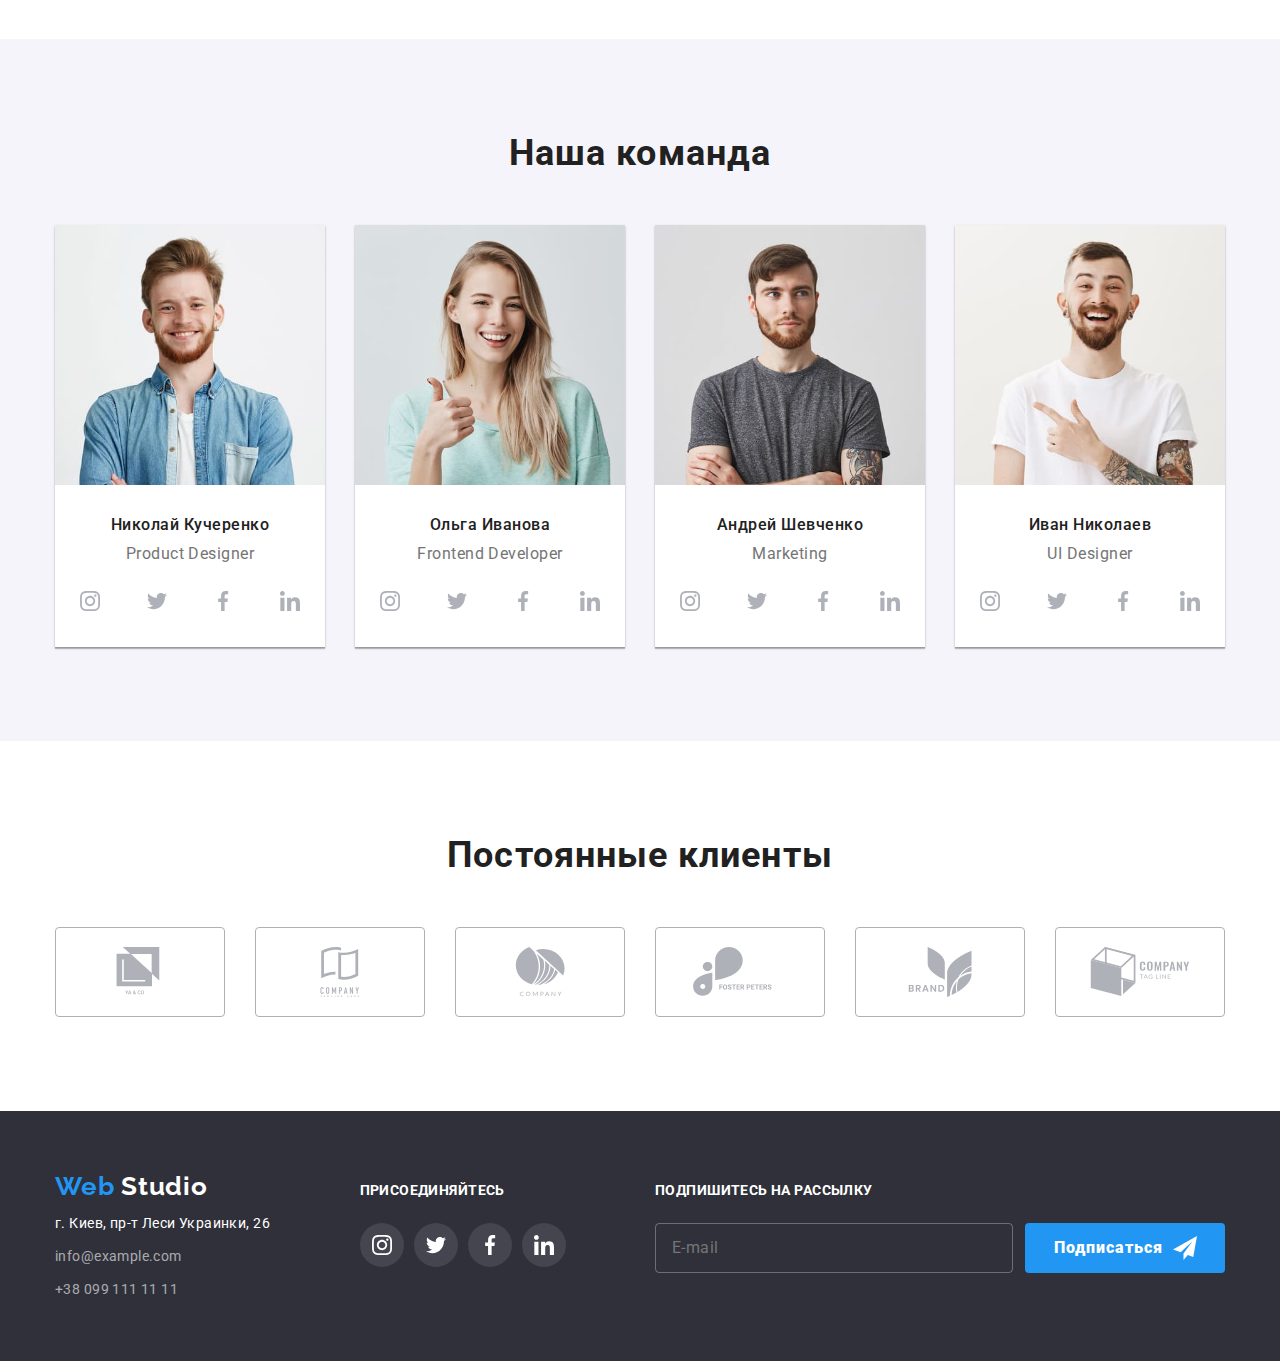
==== commit dbac2793: "fix" ====
--- a/index.html
+++ b/index.html
@@ -115,7 +115,7 @@
           <h2 class="section-title">Наша команда</h2>
           <ul class="team-list">
             <li>
-              <img srcset="./images/smith.jpg 1x, ./images/smith@2x.jpg 2x" src="./images/smith.jpg" alt="мужчина" width="270" />
+              <div class="thumb"><img srcset="./images/smith.jpg 1x, ./images/smith@2x.jpg 2x" src="./images/smith.jpg" alt="мужчина" width="270" /></div>
               <h3 class="member-name">Николай Кучеренко</h3>
               <p class="member-position">Product Designer</p>
               <ul class="contacts-list">
@@ -134,7 +134,7 @@
               </ul>
             </li>
             <li>
-              <img srcset="./images/stewart.jpg 1x, ./images/stewart@2x.jpg 2x" src="./images/stewart.jpg" alt="женщина" width="270" />
+              <div class="thumb"><img srcset="./images/stewart.jpg 1x, ./images/stewart@2x.jpg 2x" src="./images/stewart.jpg" alt="женщина" width="270" /></div>
               <h3 class="member-name">Ольга Иванова</h3>
               <p class="member-position">Frontend Developer</p>
               <ul class="contacts-list">
@@ -153,7 +153,7 @@
               </ul>
             </li>
             <li>
-              <img srcset="./images/jakis.jpg 1x, ./images/jakis@2x.jpg 2x" src="./images/jakis.jpg" alt="мужчина" width="270" />
+              <div class="thumb"><img srcset="./images/jakis.jpg 1x, ./images/jakis@2x.jpg 2x" src="./images/jakis.jpg" alt="мужчина" width="270" /></div>
               <h3 class="member-name">Андрей Шевченко</h3>
               <p class="member-position">Marketing</p>
               <ul class="contacts-list">
@@ -172,7 +172,7 @@
               </ul>
             </li>
             <li>
-              <img srcset="./images/doe.jpg 1x, ./images/doe@2x.jpg 2x" src="./images/doe.jpg" alt="мужчина" width="270" />
+              <div class="thumb"><img srcset="./images/doe.jpg 1x, ./images/doe@2x.jpg 2x" src="./images/doe.jpg" alt="мужчина" width="270" /></div>
               <h3 class="member-name">Иван Николаев</h3>
               <p class="member-position">UI Designer</p>
               <ul class="contacts-list">
--- a/css/main.min.css
+++ b/css/main.min.css
@@ -1,2 +1,2 @@
-body{background-color:#fff;color:#212121;font-family:Roboto,sans-serif}ul{list-style:none;margin:0;padding:0}a{display:block;text-decoration:none}img{display:block;max-width:100%;height:auto}.container{padding-right:15px;padding-left:15px;margin-left:auto;margin-right:auto}@media screen and (min-width: 480px){.container{width:480px}}@media screen and (min-width: 768px){.container{width:768px}}@media screen and (min-width: 1200px){.container{width:1200px}}header{position:relative;border-bottom:1px solid #ececec}nav{display:-webkit-box;display:-ms-flexbox;display:flex;-webkit-box-align:center;-ms-flex-align:center;align-items:center;-webkit-box-pack:justify;-ms-flex-pack:justify;justify-content:space-between}.menu-button{display:-webkit-inline-box;display:-ms-inline-flexbox;display:inline-flex;margin:0;padding:0;border:none;background-color:transparent}@media screen and (min-width: 768px){.menu-button{display:none}}.menu-button:hover,.menu-button:focus{fill:#2196f3}.menu-button .icon-cross{display:none}.menu-button.is-open .icon-cross{display:block}.menu-button.is-open .icon-menu{display:none}.menu-container{background-color:#fff;font-weight:500;font-size:18px;line-height:1.17;letter-spacing:0.02em}@media screen and (max-width: 767px){.menu-container{display:none;position:absolute;z-index:1;top:100%;left:0;width:100%;padding-top:60px;padding-bottom:60px;border-bottom:1px solid #ececec;-webkit-box-shadow:0px 1px 3px rgba(0,0,0,0.16),0px 2px 4px rgba(0,0,0,0.08),0px 4px 8px rgba(0,0,0,0.04);box-shadow:0px 1px 3px rgba(0,0,0,0.16),0px 2px 4px rgba(0,0,0,0.08),0px 4px 8px rgba(0,0,0,0.04)}.menu-container.is-open{display:block}}@media screen and (min-width: 768px){.menu-container{display:-webkit-box;display:-ms-flexbox;display:flex;-webkit-box-align:center;-ms-flex-align:center;align-items:center;font-size:14px;line-height:1.14}}.site-nav{text-align:center}@media screen and (min-width: 768px){.site-nav{display:-webkit-box;display:-ms-flexbox;display:flex}}.site-nav li{position:relative}@media screen and (min-width: 768px){.site-nav li:not(:last-child){margin-right:50px}}@media screen and (max-width: 767px){.site-nav li+li{margin-top:40px}}.site-nav .link{color:#212121;-webkit-transition:color 250ms cubic-bezier(0.4, 0, 0.2, 1);transition:color 250ms cubic-bezier(0.4, 0, 0.2, 1)}@media screen and (min-width: 768px){.site-nav .link{padding:32px 0}}.site-nav .link:hover,.site-nav .link:focus{color:#2196f3}.link.current{position:relative;display:inline-block;color:#2196f3}@media screen and (max-width: 767px){.link.current{padding-bottom:8px}}.link.current::after{content:'';position:absolute;width:100%;height:4px;border-radius:2px;bottom:0;left:0;background-color:#2196f3}.logo{color:#2196f3;font-family:raleway,sans-serif;font-weight:700;font-size:24px;line-height:1.17;letter-spacing:0.03em}@media screen and (min-width: 1200px){.logo{font-size:26px;line-height:1.2}}.logo-header{color:#212121}@media screen and (max-width: 767px){.header-list{margin-top:60px;text-align:center}}@media screen and (min-width: 768px){.header-list{margin-left:84px}}@media screen and (min-width: 1200px){.header-list{display:-webkit-box;display:-ms-flexbox;display:flex;margin-left:305px;-webkit-box-align:center;-ms-flex-align:center;align-items:center}}@media screen and (max-width: 479px){.header-list li+li{margin-top:16px}}@media screen and (max-width: 1199px){.header-list li+li{margin-top:10px}}@media screen and (min-width: 1200px){.header-list li+li{margin-left:30px}}.contacts-header{color:#757575;-webkit-transition:color 250ms cubic-bezier(0.4, 0, 0.2, 1);transition:color 250ms cubic-bezier(0.4, 0, 0.2, 1)}.contacts-header:hover,.contacts-header:focus{color:#2196f3}.contacts-header .icon{margin-right:10px;fill:currentColor}.hero{background-image:-webkit-gradient(linear, left top, left bottom, from(rgba(47,48,58,0.8)), to(rgba(47,48,58,0.8))),url("../images/hero-mobile.jpg");background-image:linear-gradient(rgba(47,48,58,0.8), rgba(47,48,58,0.8)),url("../images/hero-mobile.jpg");height:400px;max-width:479px;background-size:479px 400px;margin-left:auto;margin-right:auto;background-repeat:no-repeat;background-position:center;background-color:#2f303a;text-align:center}@media screen and (min-device-pixel-ratio: 2), screen and (-webkit-min-device-pixel-ratio: 2), screen and (min-resolution: 192dpi), screen and (min-resolution: 2dppx){.hero .hero{background-image:-webkit-gradient(linear, left top, left bottom, from(rgba(47,48,58,0.8)), to(rgba(47,48,58,0.8))),url("../images/hero-mobile@2x.jpg");background-image:linear-gradient(rgba(47,48,58,0.8), rgba(47,48,58,0.8)),url("../images/hero-mobile@2x.jpg")}}@media screen and (min-width: 480px){.hero{background-image:-webkit-gradient(linear, left top, left bottom, from(rgba(47,48,58,0.8)), to(rgba(47,48,58,0.8))),url("../images/hero-tablet.jpg");background-image:linear-gradient(rgba(47,48,58,0.8), rgba(47,48,58,0.8)),url("../images/hero-tablet.jpg");max-width:767px;background-size:767px 400px}}@media screen and (min-width: 480px) and (min-device-pixel-ratio: 2), screen and (min-width: 480px) and (-webkit-min-device-pixel-ratio: 2), screen and (min-width: 480px) and (min-resolution: 192dpi), screen and (min-width: 480px) and (min-resolution: 2dppx){.hero .hero{background-image:-webkit-gradient(linear, left top, left bottom, from(rgba(47,48,58,0.8)), to(rgba(47,48,58,0.8))),url("../images/hero-tablet@2x.jpg");background-image:linear-gradient(rgba(47,48,58,0.8), rgba(47,48,58,0.8)),url("../images/hero-tablet@2x.jpg")}}@media screen and (min-width: 768px){.hero{background-image:-webkit-gradient(linear, left top, left bottom, from(rgba(47,48,58,0.8)), to(rgba(47,48,58,0.8))),url("../images/hero-desktop.jpg");background-image:linear-gradient(rgba(47,48,58,0.8), rgba(47,48,58,0.8)),url("../images/hero-desktop.jpg");max-width:1600px;height:600px;background-size:1600px 600px}}@media screen and (min-width: 768px) and (min-device-pixel-ratio: 2), screen and (min-width: 768px) and (-webkit-min-device-pixel-ratio: 2), screen and (min-width: 768px) and (min-resolution: 192dpi), screen and (min-width: 768px) and (min-resolution: 2dppx){.hero .hero{background-image:-webkit-gradient(linear, left top, left bottom, from(rgba(47,48,58,0.8)), to(rgba(47,48,58,0.8))),url("../images/hero-desktop@2x.jpg");background-image:linear-gradient(rgba(47,48,58,0.8), rgba(47,48,58,0.8)),url("../images/hero-desktop@2x.jpg")}}.hero .title{margin-top:0;margin-bottom:30px;padding-top:118px;color:#fff;font-weight:900;font-size:26px;line-height:1.6;letter-spacing:0.06em;text-transform:uppercase}@media screen and (min-width: 1200px){.hero .title{padding-top:200px}}@media screen and (min-width: 1200px){.hero .title{padding-top:200px;font-size:44px;line-height:1.36}}.order-button{border-radius:4px;border:0;padding:10px 32px;min-width:200px;color:#fff;background-color:#2196f3;-webkit-box-shadow:0px 4px 4px rgba(0,0,0,0.15);box-shadow:0px 4px 4px rgba(0,0,0,0.15);font-weight:700;font-size:16px;line-height:1.87;text-align:center;letter-spacing:0.06em}.backdrop{position:fixed;top:0;left:0;width:100%;height:100%;padding:93px 15px;overflow-y:scroll;background:rgba(0,0,0,0.2);opacity:1;-webkit-transition:opacity 250ms cubic-bezier(0.4, 0, 0.2, 1);transition:opacity 250ms cubic-bezier(0.4, 0, 0.2, 1)}.backdrop.is-hidden{opacity:0;pointer-events:none}.backdrop.is-hidden .modal{-webkit-transform:translate(-50%) scale(0.9);transform:translate(-50%) scale(0.9)}.modal{position:absolute;left:50%;top:50px;-webkit-transform:translate(-50%) scale(1);transform:translate(-50%) scale(1);width:450px;height:609px;padding:40px;-webkit-transition:-webkit-transform 250ms cubic-bezier(0.4, 0, 0.2, 1);transition:-webkit-transform 250ms cubic-bezier(0.4, 0, 0.2, 1);transition:transform 250ms cubic-bezier(0.4, 0, 0.2, 1);transition:transform 250ms cubic-bezier(0.4, 0, 0.2, 1), -webkit-transform 250ms cubic-bezier(0.4, 0, 0.2, 1);background-color:#fff;-webkit-box-shadow:0px 2px 1px rgba(0,0,0,0.2),0px 1px 1px rgba(0,0,0,0.14),0px 1px 3px rgba(0,0,0,0.12);box-shadow:0px 2px 1px rgba(0,0,0,0.2),0px 1px 1px rgba(0,0,0,0.14),0px 1px 3px rgba(0,0,0,0.12);border-radius:4px}@media screen and (min-width: 1200px){.modal{width:528px;height:581px}}.close-button{position:absolute;top:8px;right:8px;width:30px;height:30px;background-color:#fff;padding:0;border:1px solid rgba(0,0,0,0.1);border-radius:50%}.close-button:hover,.close-button:focus{fill:#2196f3}.modal-title{display:block;margin-top:0;margin-bottom:30px;font-size:20px;line-height:1.5;text-align:center;letter-spacing:0.03em}@media screen and (min-width: 1200px){.modal-title{line-height:1.15}}.input-list>li{position:relative;margin-bottom:28px}li>input{width:100%;height:40px;padding:12px 16px 12px 42px;border:1px solid rgba(33,33,33,0.2);border-radius:4px;-webkit-transition:border 250ms cubic-bezier(0.4, 0, 0.2, 1);transition:border 250ms cubic-bezier(0.4, 0, 0.2, 1);font-size:14px;line-height:1.14;letter-spacing:0.01em;color:#757575}li>input:focus{outline:none;border:1px solid #2196f3}li>input:focus ~ .icon{fill:#2196f3}.form-label{position:absolute;top:50%;left:42px;-webkit-transform:translateY(-50%);transform:translateY(-50%);-webkit-transition:color 250ms cubic-bezier(0.4, 0, 0.2, 1),-webkit-transform 250ms cubic-bezier(0.4, 0, 0.2, 1);transition:color 250ms cubic-bezier(0.4, 0, 0.2, 1),-webkit-transform 250ms cubic-bezier(0.4, 0, 0.2, 1);transition:transform 250ms cubic-bezier(0.4, 0, 0.2, 1),color 250ms cubic-bezier(0.4, 0, 0.2, 1);transition:transform 250ms cubic-bezier(0.4, 0, 0.2, 1),color 250ms cubic-bezier(0.4, 0, 0.2, 1),-webkit-transform 250ms cubic-bezier(0.4, 0, 0.2, 1);font-size:14px;line-height:1.14;letter-spacing:0.01em;color:#757575}li>input:focus+.form-label,li>input:not(:placeholder-shown)+.form-label{-webkit-transform:translate(-25px, -38px);transform:translate(-25px, -38px);color:#2196f3;font-size:12px;line-height:1.16}.input-list .icon{position:absolute;top:50%;left:19px;-webkit-transform:translateY(-50%);transform:translateY(-50%);fill:#212121;-webkit-transition:fill 250ms cubic-bezier(0.4, 0, 0.2, 1);transition:fill 250ms cubic-bezier(0.4, 0, 0.2, 1)}.textarea-form{position:relative}textarea{resize:none;margin-bottom:20px;padding:12px 16px;width:100%;height:120px;border:1px solid rgba(33,33,33,0.2);border-radius:4px;-webkit-transition:border 250ms cubic-bezier(0.4, 0, 0.2, 1);transition:border 250ms cubic-bezier(0.4, 0, 0.2, 1);font-size:14px;line-height:1.14;letter-spacing:0.01em;color:#757575}textarea:focus{outline:none;border:1px solid #2196f3}.textarea-label{position:absolute;top:10%;left:16px;-webkit-transform:translateY(-30%);transform:translateY(-30%);-webkit-transition:color 250ms cubic-bezier(0.4, 0, 0.2, 1),-webkit-transform 250ms cubic-bezier(0.4, 0, 0.2, 1);transition:color 250ms cubic-bezier(0.4, 0, 0.2, 1),-webkit-transform 250ms cubic-bezier(0.4, 0, 0.2, 1);transition:transform 250ms cubic-bezier(0.4, 0, 0.2, 1),color 250ms cubic-bezier(0.4, 0, 0.2, 1);transition:transform 250ms cubic-bezier(0.4, 0, 0.2, 1),color 250ms cubic-bezier(0.4, 0, 0.2, 1),-webkit-transform 250ms cubic-bezier(0.4, 0, 0.2, 1);font-size:14px;line-height:1.14;letter-spacing:0.01em;color:#757575}textarea:focus+.textarea-label,textarea:not(:placeholder-shown)+.textarea-label{-webkit-transform:translateY(-35px);transform:translateY(-35px);color:#2196f3;font-size:12px;line-height:1.16}.checkbox-form{position:relative}.checkbox:checked+.icon{border-color:transparent;background-color:#2196f3;background-image:url(../images/check.svg);background-size:contain;background-origin:border-box}.agreement{display:-webkit-inline-box;display:-ms-inline-flexbox;display:inline-flex;-webkit-box-align:center;-ms-flex-align:center;align-items:center;font-size:12px;line-height:1.7;letter-spacing:0.03em;color:#757575}@media screen and (min-width: 1200px){.agreement{font-size:14px}}.agreement .icon{display:inline-block;margin-right:8px;height:16px;width:15px;border:2px solid #212121;border-radius:2px}.agreement-link{text-decoration:underline;color:#2196f3}.modal-button{display:block;margin-top:30px;margin-left:auto;margin-right:auto;width:200px;padding:10px 55px;color:#fff;background:#2196f3;-webkit-box-shadow:0px 4px 4px rgba(0,0,0,0.15);box-shadow:0px 4px 4px rgba(0,0,0,0.15);border:0;border-radius:4px;font-weight:700;font-size:16px;line-height:1.88;letter-spacing:0.06em}.checkbox,.fake-title{position:absolute;width:1px;height:1px;margin:-1px;border:0;padding:0;clip:rect(0 0 0 0);overflow:hidden}.section{padding-top:60px;padding-bottom:60px}@media screen and (min-width: 1200px){.section{padding-top:94px;padding-bottom:94px}}@media screen and (min-width: 768px){.advantages-list{display:-webkit-box;display:-ms-flexbox;display:flex;-ms-flex-wrap:wrap;flex-wrap:wrap;margin:-15px}}@media screen and (max-width: 767px){.advantages-list li:not(:last-child){margin-bottom:30px}}@media screen and (min-width: 768px){.advantages-list li{width:354px;margin:15px}}@media screen and (min-width: 1200px){.advantages-list li{width:270px}}.advantages-icon{display:-webkit-box;display:-ms-flexbox;display:flex;-webkit-box-pack:center;-ms-flex-pack:center;justify-content:center;-webkit-box-align:center;-ms-flex-align:center;align-items:center;height:120px;border-radius:4px;background-color:#f5f4fa}.advantages-list .icon{width:66px;height:70px}.advantages-list .title{margin-top:30px;margin-bottom:10px;font-weight:700;font-size:14px;line-height:1.14;letter-spacing:0.03em;text-transform:uppercase}@media screen and (max-width: 479px){.advantages-list .title{text-align:center}}.advantages-list .details{margin:0;color:#757575;font-size:14px;line-height:1.7;letter-spacing:0.03em}.section.examples{padding-top:0}@media screen and (max-width: 1199px){.section.examples{display:none}}.section-title{margin-top:0;margin-bottom:50px;font-weight:700;font-size:33px;line-height:1.18;text-align:center;letter-spacing:0.03em}@media screen and (min-width: 1200px){.section-title{font-size:36px;line-height:1.16}}.examples-list{display:-webkit-box;display:-ms-flexbox;display:flex}.examples-list li{position:relative;display:-webkit-box;display:-ms-flexbox;display:flex;-webkit-box-pack:center;-ms-flex-pack:center;justify-content:center}.examples-list li:not(:last-child){margin-right:30px}.examples-list li::before{content:'';position:absolute;width:100%;height:70px;bottom:0;background-color:rgba(47,48,58,0.8)}.examples-title{position:absolute;bottom:27px;margin:0;color:#fff;font-weight:700;font-size:14px;line-height:1.14;text-align:center;letter-spacing:0.03em;text-transform:uppercase}.section.team{background-color:#f5f4fa}@media screen and (min-width: 768px){.team-list{display:-webkit-box;display:-ms-flexbox;display:flex;-ms-flex-wrap:wrap;flex-wrap:wrap;margin:-15px}}.team-list>li{background-color:#fff;-webkit-box-shadow:0px 2px 1px rgba(0,0,0,0.2),0px 1px 1px rgba(0,0,0,0.14),0px 1px 3px rgba(0,0,0,0.12);box-shadow:0px 2px 1px rgba(0,0,0,0.2),0px 1px 1px rgba(0,0,0,0.14),0px 1px 3px rgba(0,0,0,0.12)}@media screen and (max-width: 767px){.team-list>li:not(:last-child){margin-bottom:30px}}@media screen and (min-width: 768px){.team-list>li{width:354px;margin:15px}}@media screen and (min-width: 1200px){.team-list>li{width:270px}}.member-name{margin-top:30px;margin-bottom:10px;font-weight:500;font-size:16px;line-height:1.19;text-align:center;letter-spacing:0.03em}.member-position{margin-top:0;margin-bottom:16px;color:#757575;font-size:16px;line-height:1.19;text-align:center;letter-spacing:0.03em}.contacts-list{display:-webkit-box;display:-ms-flexbox;display:flex;-webkit-box-pack:center;-ms-flex-pack:center;justify-content:center;padding-bottom:24px}@media screen and (min-width: 1200px){.contacts-list{-webkit-box-pack:space-evenly;-ms-flex-pack:space-evenly;justify-content:space-evenly}}.contacts-list li:not(:last-child){margin-right:10px}.contacts-list a{display:-webkit-box;display:-ms-flexbox;display:flex;-webkit-box-pack:space-evenly;-ms-flex-pack:space-evenly;justify-content:space-evenly;-webkit-box-align:center;-ms-flex-align:center;align-items:center;border-radius:50px;width:44px;height:44px;fill:#afb1b8;-webkit-transition:background-color 250ms cubic-bezier(0.4, 0, 0.2, 1),fill 250ms cubic-bezier(0.4, 0, 0.2, 1);transition:background-color 250ms cubic-bezier(0.4, 0, 0.2, 1),fill 250ms cubic-bezier(0.4, 0, 0.2, 1)}.contacts-list a:hover,.contacts-list a:focus{background-color:#2196f3;fill:#fff}.clients-list{display:-webkit-box;display:-ms-flexbox;display:flex;-ms-flex-wrap:wrap;flex-wrap:wrap;margin:-15px}.clients-list li{margin:15px;width:calc((100% - 60px) / 2)}@media screen and (min-width: 768px){.clients-list li{width:calc((100% - 90px) / 3)}}@media screen and (min-width: 1200px){.clients-list li{width:170px}}.clients-link{display:-webkit-box;display:-ms-flexbox;display:flex;-webkit-box-pack:center;-ms-flex-pack:center;justify-content:center;-webkit-box-align:center;-ms-flex-align:center;align-items:center;height:90px;fill:#afb1b8;border:1px solid #afb1b8;border-radius:4px;-webkit-transition:fill 250ms cubic-bezier(0.4, 0, 0.2, 1),border-color 250ms cubic-bezier(0.4, 0, 0.2, 1);transition:fill 250ms cubic-bezier(0.4, 0, 0.2, 1),border-color 250ms cubic-bezier(0.4, 0, 0.2, 1)}.clients-link:hover,.clients-link:focus{fill:#2196f3;border-color:#2196f3}.clients-link .icon{height:50px}footer{background-color:#2f303a;-webkit-box-shadow:0px 4px 4px rgba(0,0,0,0.25);box-shadow:0px 4px 4px rgba(0,0,0,0.25)}.footer-flex{padding-top:60px;padding-bottom:60px;text-align:center}@media screen and (min-width: 768px){.footer-flex{display:-webkit-box;display:-ms-flexbox;display:flex;-ms-flex-wrap:wrap;flex-wrap:wrap;-ms-flex-pack:distribute;justify-content:space-around;-webkit-box-align:baseline;-ms-flex-align:baseline;align-items:baseline}}@media screen and (min-width: 1200px){.footer-flex{text-align:left;-webkit-box-pack:justify;-ms-flex-pack:justify;justify-content:space-between}}.logo-footer{color:#fff}.address-section{font-style:normal}.address{margin-top:10px;margin-bottom:0;color:#fff;font-size:14px;line-height:1.7;letter-spacing:0.03em}.contacts-footer{margin-top:9px;color:rgba(255,255,255,0.6);font-size:14px;line-height:1.7;letter-spacing:0.03em;-webkit-transition:color 250ms cubic-bezier(0.4, 0, 0.2, 1);transition:color 250ms cubic-bezier(0.4, 0, 0.2, 1)}.contacts-footer:hover,.contacts-footer:focus{color:#2196f3}.footer-title{display:block;margin-bottom:20px;color:#fff;font-weight:700;font-size:14px;line-height:1.7;letter-spacing:0.03em;text-transform:uppercase}@media screen and (max-width: 1199px){.footer-title{margin-top:60px}}.socials{display:-webkit-box;display:-ms-flexbox;display:flex}@media screen and (max-width: 1199px){.socials{-webkit-box-pack:center;-ms-flex-pack:center;justify-content:center}}.socials li:not(:last-child){margin-right:10px}.socials a{display:-webkit-box;display:-ms-flexbox;display:flex;-webkit-box-align:center;-ms-flex-align:center;align-items:center;-webkit-box-pack:space-evenly;-ms-flex-pack:space-evenly;justify-content:space-evenly;border-radius:50px;width:44px;height:44px;fill:#fff;background-color:rgba(255,255,255,0.1);-webkit-transition:250ms cubic-bezier(0.4, 0, 0.2, 1);transition:250ms cubic-bezier(0.4, 0, 0.2, 1)}.socials a:hover,.socials a:focus{background-color:#2196f3}.subscription input[type='email']{margin-right:12px;width:358px;height:50px;border:1px solid rgba(255,255,255,0.3);border-radius:4px;background-color:transparent;padding-top:15px;padding-bottom:15px;padding-left:16px;font-size:16px;line-height:1.25;letter-spacing:0.03em;color:rgba(255,255,255,0.6)}@media screen and (max-width: 1199px){.subscription input[type='email']{display:block;width:450px;margin-left:auto;margin-right:auto}}.subscribe-button{display:-webkit-inline-box;display:-ms-inline-flexbox;display:inline-flex;-webkit-box-align:center;-ms-flex-align:center;align-items:center;border:0;border-radius:4px;padding:10px 28px 10px 29px;min-width:200px;color:#fff;background-color:#2196f3;font-weight:900;font-size:16px;line-height:1.87;text-align:center;letter-spacing:0.06em}@media screen and (max-width: 1199px){.subscribe-button{margin-top:20px}}.subscribe-button .icon{margin-left:10px}
+body{background-color:#fff;color:#212121;font-family:Roboto,sans-serif}ul{list-style:none;margin:0;padding:0}a{display:block;text-decoration:none}img{display:block;max-width:100%;height:auto}.container{padding-right:15px;padding-left:15px;margin-left:auto;margin-right:auto}@media screen and (min-width: 480px){.container{width:480px}}@media screen and (min-width: 768px){.container{width:768px}}@media screen and (min-width: 1200px){.container{width:1200px}}header{position:relative;border-bottom:1px solid #ececec}nav{display:-webkit-box;display:-ms-flexbox;display:flex;-webkit-box-align:center;-ms-flex-align:center;align-items:center;-webkit-box-pack:justify;-ms-flex-pack:justify;justify-content:space-between}.menu-button{display:-webkit-inline-box;display:-ms-inline-flexbox;display:inline-flex;margin:0;padding:0;border:none;background-color:transparent}@media screen and (min-width: 768px){.menu-button{display:none}}.menu-button:hover,.menu-button:focus{fill:#2196f3}.menu-button .icon-cross{display:none}.menu-button.is-open .icon-cross{display:block}.menu-button.is-open .icon-menu{display:none}.menu-container{background-color:#fff;font-weight:500;font-size:18px;line-height:1.17;letter-spacing:0.02em}@media screen and (max-width: 767px){.menu-container{display:none;position:absolute;z-index:1;top:100%;left:0;width:100%;padding-top:60px;padding-bottom:60px;border-bottom:1px solid #ececec;-webkit-box-shadow:0px 1px 3px rgba(0,0,0,0.16),0px 2px 4px rgba(0,0,0,0.08),0px 4px 8px rgba(0,0,0,0.04);box-shadow:0px 1px 3px rgba(0,0,0,0.16),0px 2px 4px rgba(0,0,0,0.08),0px 4px 8px rgba(0,0,0,0.04)}.menu-container.is-open{display:block}}@media screen and (min-width: 768px){.menu-container{display:-webkit-box;display:-ms-flexbox;display:flex;-webkit-box-align:center;-ms-flex-align:center;align-items:center;font-size:14px;line-height:1.14}}.site-nav{text-align:center}@media screen and (min-width: 768px){.site-nav{display:-webkit-box;display:-ms-flexbox;display:flex}}.site-nav li{position:relative}@media screen and (min-width: 768px){.site-nav li:not(:last-child){margin-right:50px}}@media screen and (max-width: 767px){.site-nav li+li{margin-top:40px}}.site-nav .link{color:#212121;-webkit-transition:color 250ms cubic-bezier(0.4, 0, 0.2, 1);transition:color 250ms cubic-bezier(0.4, 0, 0.2, 1)}@media screen and (min-width: 768px){.site-nav .link{padding:32px 0}}.site-nav .link:hover,.site-nav .link:focus{color:#2196f3}.link.current{position:relative;display:inline-block;color:#2196f3}@media screen and (max-width: 767px){.link.current{padding-bottom:8px}}.link.current::after{content:'';position:absolute;width:100%;height:4px;border-radius:2px;bottom:0;left:0;background-color:#2196f3}.logo{color:#2196f3;font-family:raleway,sans-serif;font-weight:700;font-size:24px;line-height:1.17;letter-spacing:0.03em}@media screen and (min-width: 1200px){.logo{font-size:26px;line-height:1.2}}.logo-header{color:#212121}@media screen and (max-width: 767px){.header-list{margin-top:60px;text-align:center}}@media screen and (min-width: 768px){.header-list{margin-left:84px}}@media screen and (min-width: 1200px){.header-list{display:-webkit-box;display:-ms-flexbox;display:flex;margin-left:305px;-webkit-box-align:center;-ms-flex-align:center;align-items:center}}@media screen and (max-width: 479px){.header-list li+li{margin-top:16px}}@media screen and (max-width: 1199px){.header-list li+li{margin-top:10px}}@media screen and (min-width: 1200px){.header-list li+li{margin-left:30px}}.contacts-header{color:#757575;-webkit-transition:color 250ms cubic-bezier(0.4, 0, 0.2, 1);transition:color 250ms cubic-bezier(0.4, 0, 0.2, 1)}.contacts-header:hover,.contacts-header:focus{color:#2196f3}.contacts-header .icon{margin-right:10px;fill:currentColor}.hero{background-image:-webkit-gradient(linear, left top, left bottom, from(rgba(47,48,58,0.8)), to(rgba(47,48,58,0.8))),url("../images/hero-mobile.jpg");background-image:linear-gradient(rgba(47,48,58,0.8), rgba(47,48,58,0.8)),url("../images/hero-mobile.jpg");height:400px;max-width:479px;background-size:479px 400px;margin-left:auto;margin-right:auto;background-repeat:no-repeat;background-position:center;background-color:#2f303a;text-align:center}@media screen and (min-device-pixel-ratio: 2), screen and (-webkit-min-device-pixel-ratio: 2), screen and (min-resolution: 192dpi), screen and (min-resolution: 2dppx){.hero .hero{background-image:-webkit-gradient(linear, left top, left bottom, from(rgba(47,48,58,0.8)), to(rgba(47,48,58,0.8))),url("../images/hero-mobile@2x.jpg");background-image:linear-gradient(rgba(47,48,58,0.8), rgba(47,48,58,0.8)),url("../images/hero-mobile@2x.jpg")}}@media screen and (min-width: 480px){.hero{background-image:-webkit-gradient(linear, left top, left bottom, from(rgba(47,48,58,0.8)), to(rgba(47,48,58,0.8))),url("../images/hero-tablet.jpg");background-image:linear-gradient(rgba(47,48,58,0.8), rgba(47,48,58,0.8)),url("../images/hero-tablet.jpg");max-width:767px;background-size:767px 400px}}@media screen and (min-width: 480px) and (min-device-pixel-ratio: 2), screen and (min-width: 480px) and (-webkit-min-device-pixel-ratio: 2), screen and (min-width: 480px) and (min-resolution: 192dpi), screen and (min-width: 480px) and (min-resolution: 2dppx){.hero .hero{background-image:-webkit-gradient(linear, left top, left bottom, from(rgba(47,48,58,0.8)), to(rgba(47,48,58,0.8))),url("../images/hero-tablet@2x.jpg");background-image:linear-gradient(rgba(47,48,58,0.8), rgba(47,48,58,0.8)),url("../images/hero-tablet@2x.jpg")}}@media screen and (min-width: 768px){.hero{background-image:-webkit-gradient(linear, left top, left bottom, from(rgba(47,48,58,0.8)), to(rgba(47,48,58,0.8))),url("../images/hero-desktop.jpg");background-image:linear-gradient(rgba(47,48,58,0.8), rgba(47,48,58,0.8)),url("../images/hero-desktop.jpg");max-width:1600px;height:600px;background-size:1600px 600px}}@media screen and (min-width: 768px) and (min-device-pixel-ratio: 2), screen and (min-width: 768px) and (-webkit-min-device-pixel-ratio: 2), screen and (min-width: 768px) and (min-resolution: 192dpi), screen and (min-width: 768px) and (min-resolution: 2dppx){.hero .hero{background-image:-webkit-gradient(linear, left top, left bottom, from(rgba(47,48,58,0.8)), to(rgba(47,48,58,0.8))),url("../images/hero-desktop@2x.jpg");background-image:linear-gradient(rgba(47,48,58,0.8), rgba(47,48,58,0.8)),url("../images/hero-desktop@2x.jpg")}}.hero .title{margin-top:0;margin-bottom:30px;padding-top:118px;color:#fff;font-weight:900;font-size:26px;line-height:1.6;letter-spacing:0.06em;text-transform:uppercase}@media screen and (min-width: 1200px){.hero .title{padding-top:200px}}@media screen and (min-width: 1200px){.hero .title{padding-top:200px;font-size:44px;line-height:1.36}}.order-button{border-radius:4px;border:0;padding:10px 32px;min-width:200px;color:#fff;background-color:#2196f3;-webkit-box-shadow:0px 4px 4px rgba(0,0,0,0.15);box-shadow:0px 4px 4px rgba(0,0,0,0.15);font-weight:700;font-size:16px;line-height:1.87;text-align:center;letter-spacing:0.06em}.backdrop{position:fixed;top:0;left:0;width:100%;height:100%;padding:93px 15px;overflow-y:scroll;background:rgba(0,0,0,0.2);opacity:1;-webkit-transition:opacity 250ms cubic-bezier(0.4, 0, 0.2, 1);transition:opacity 250ms cubic-bezier(0.4, 0, 0.2, 1)}.backdrop.is-hidden{opacity:0;pointer-events:none}.backdrop.is-hidden .modal{-webkit-transform:translate(-50%) scale(0.9);transform:translate(-50%) scale(0.9)}.modal{position:absolute;left:50%;top:50px;-webkit-transform:translate(-50%) scale(1);transform:translate(-50%) scale(1);width:450px;height:609px;padding:40px;-webkit-transition:-webkit-transform 250ms cubic-bezier(0.4, 0, 0.2, 1);transition:-webkit-transform 250ms cubic-bezier(0.4, 0, 0.2, 1);transition:transform 250ms cubic-bezier(0.4, 0, 0.2, 1);transition:transform 250ms cubic-bezier(0.4, 0, 0.2, 1), -webkit-transform 250ms cubic-bezier(0.4, 0, 0.2, 1);background-color:#fff;-webkit-box-shadow:0px 2px 1px rgba(0,0,0,0.2),0px 1px 1px rgba(0,0,0,0.14),0px 1px 3px rgba(0,0,0,0.12);box-shadow:0px 2px 1px rgba(0,0,0,0.2),0px 1px 1px rgba(0,0,0,0.14),0px 1px 3px rgba(0,0,0,0.12);border-radius:4px}@media screen and (min-width: 1200px){.modal{width:528px;height:581px}}.close-button{position:absolute;top:8px;right:8px;width:30px;height:30px;background-color:#fff;padding:0;border:1px solid rgba(0,0,0,0.1);border-radius:50%}.close-button:hover,.close-button:focus{fill:#2196f3}.modal-title{display:block;margin-top:0;margin-bottom:30px;font-size:20px;line-height:1.5;text-align:center;letter-spacing:0.03em}@media screen and (min-width: 1200px){.modal-title{line-height:1.15}}.input-list>li{position:relative;margin-bottom:28px}li>input{width:100%;height:40px;padding:12px 16px 12px 42px;border:1px solid rgba(33,33,33,0.2);border-radius:4px;-webkit-transition:border 250ms cubic-bezier(0.4, 0, 0.2, 1);transition:border 250ms cubic-bezier(0.4, 0, 0.2, 1);font-size:14px;line-height:1.14;letter-spacing:0.01em;color:#757575}li>input:focus{outline:none;border:1px solid #2196f3}li>input:focus ~ .icon{fill:#2196f3}.form-label{position:absolute;top:50%;left:42px;-webkit-transform:translateY(-50%);transform:translateY(-50%);-webkit-transition:color 250ms cubic-bezier(0.4, 0, 0.2, 1),-webkit-transform 250ms cubic-bezier(0.4, 0, 0.2, 1);transition:color 250ms cubic-bezier(0.4, 0, 0.2, 1),-webkit-transform 250ms cubic-bezier(0.4, 0, 0.2, 1);transition:transform 250ms cubic-bezier(0.4, 0, 0.2, 1),color 250ms cubic-bezier(0.4, 0, 0.2, 1);transition:transform 250ms cubic-bezier(0.4, 0, 0.2, 1),color 250ms cubic-bezier(0.4, 0, 0.2, 1),-webkit-transform 250ms cubic-bezier(0.4, 0, 0.2, 1);font-size:14px;line-height:1.14;letter-spacing:0.01em;color:#757575}li>input:focus+.form-label,li>input:not(:placeholder-shown)+.form-label{-webkit-transform:translate(-25px, -38px);transform:translate(-25px, -38px);color:#2196f3;font-size:12px;line-height:1.16}.input-list .icon{position:absolute;top:50%;left:19px;-webkit-transform:translateY(-50%);transform:translateY(-50%);fill:#212121;-webkit-transition:fill 250ms cubic-bezier(0.4, 0, 0.2, 1);transition:fill 250ms cubic-bezier(0.4, 0, 0.2, 1)}.textarea-form{position:relative}textarea{resize:none;margin-bottom:20px;padding:12px 16px;width:100%;height:120px;border:1px solid rgba(33,33,33,0.2);border-radius:4px;-webkit-transition:border 250ms cubic-bezier(0.4, 0, 0.2, 1);transition:border 250ms cubic-bezier(0.4, 0, 0.2, 1);font-size:14px;line-height:1.14;letter-spacing:0.01em;color:#757575}textarea:focus{outline:none;border:1px solid #2196f3}.textarea-label{position:absolute;top:10%;left:16px;-webkit-transform:translateY(-30%);transform:translateY(-30%);-webkit-transition:color 250ms cubic-bezier(0.4, 0, 0.2, 1),-webkit-transform 250ms cubic-bezier(0.4, 0, 0.2, 1);transition:color 250ms cubic-bezier(0.4, 0, 0.2, 1),-webkit-transform 250ms cubic-bezier(0.4, 0, 0.2, 1);transition:transform 250ms cubic-bezier(0.4, 0, 0.2, 1),color 250ms cubic-bezier(0.4, 0, 0.2, 1);transition:transform 250ms cubic-bezier(0.4, 0, 0.2, 1),color 250ms cubic-bezier(0.4, 0, 0.2, 1),-webkit-transform 250ms cubic-bezier(0.4, 0, 0.2, 1);font-size:14px;line-height:1.14;letter-spacing:0.01em;color:#757575}textarea:focus+.textarea-label,textarea:not(:placeholder-shown)+.textarea-label{-webkit-transform:translateY(-35px);transform:translateY(-35px);color:#2196f3;font-size:12px;line-height:1.16}.checkbox-form{position:relative}.checkbox:checked+.icon{border-color:transparent;background-color:#2196f3;background-image:url(../images/check.svg);background-size:contain;background-origin:border-box}.agreement{display:-webkit-inline-box;display:-ms-inline-flexbox;display:inline-flex;-webkit-box-align:center;-ms-flex-align:center;align-items:center;font-size:12px;line-height:1.7;letter-spacing:0.03em;color:#757575}@media screen and (min-width: 1200px){.agreement{font-size:14px}}.agreement .icon{display:inline-block;margin-right:8px;height:16px;width:15px;border:2px solid #212121;border-radius:2px}.agreement-link{text-decoration:underline;color:#2196f3}.modal-button{display:block;margin-top:30px;margin-left:auto;margin-right:auto;width:200px;padding:10px 55px;color:#fff;background:#2196f3;-webkit-box-shadow:0px 4px 4px rgba(0,0,0,0.15);box-shadow:0px 4px 4px rgba(0,0,0,0.15);border:0;border-radius:4px;font-weight:700;font-size:16px;line-height:1.88;letter-spacing:0.06em}.checkbox,.fake-title{position:absolute;width:1px;height:1px;margin:-1px;border:0;padding:0;clip:rect(0 0 0 0);overflow:hidden}.section{padding-top:60px;padding-bottom:60px}@media screen and (min-width: 1200px){.section{padding-top:94px;padding-bottom:94px}}@media screen and (min-width: 768px){.advantages-list{display:-webkit-box;display:-ms-flexbox;display:flex;-ms-flex-wrap:wrap;flex-wrap:wrap;margin:-15px}}@media screen and (max-width: 767px){.advantages-list li:not(:last-child){margin-bottom:30px}}@media screen and (min-width: 768px){.advantages-list li{width:354px;margin:15px}}@media screen and (min-width: 1200px){.advantages-list li{width:270px}}.advantages-icon{display:-webkit-box;display:-ms-flexbox;display:flex;-webkit-box-pack:center;-ms-flex-pack:center;justify-content:center;-webkit-box-align:center;-ms-flex-align:center;align-items:center;height:120px;border-radius:4px;background-color:#f5f4fa}.advantages-list .icon{width:66px;height:70px}.advantages-list .title{margin-top:30px;margin-bottom:10px;font-weight:700;font-size:14px;line-height:1.14;letter-spacing:0.03em;text-transform:uppercase}@media screen and (max-width: 479px){.advantages-list .title{text-align:center}}.advantages-list .details{margin:0;color:#757575;font-size:14px;line-height:1.7;letter-spacing:0.03em}.section.examples{padding-top:0}@media screen and (max-width: 1199px){.section.examples{display:none}}.section-title{margin-top:0;margin-bottom:50px;font-weight:700;font-size:33px;line-height:1.18;text-align:center;letter-spacing:0.03em}@media screen and (min-width: 1200px){.section-title{font-size:36px;line-height:1.16}}.examples-list{display:-webkit-box;display:-ms-flexbox;display:flex}.examples-list li{position:relative;display:-webkit-box;display:-ms-flexbox;display:flex;-webkit-box-pack:center;-ms-flex-pack:center;justify-content:center}.examples-list li:not(:last-child){margin-right:30px}.examples-list li::before{content:'';position:absolute;width:100%;height:70px;bottom:0;background-color:rgba(47,48,58,0.8)}.examples-title{position:absolute;bottom:27px;margin:0;color:#fff;font-weight:700;font-size:14px;line-height:1.14;text-align:center;letter-spacing:0.03em;text-transform:uppercase}.section.team{background-color:#f5f4fa}@media screen and (min-width: 768px){.team-list{display:-webkit-box;display:-ms-flexbox;display:flex;-ms-flex-wrap:wrap;flex-wrap:wrap;margin:-15px}}.team-list .thumb{height:320px}@media screen and (min-width: 768px){.team-list .thumb{height:260px}}.team-list img{height:100%;width:100%;-o-object-fit:cover;object-fit:cover;-o-object-position:top;object-position:top}.team-list>li{background-color:#fff;-webkit-box-shadow:0px 2px 1px rgba(0,0,0,0.2),0px 1px 1px rgba(0,0,0,0.14),0px 1px 3px rgba(0,0,0,0.12);box-shadow:0px 2px 1px rgba(0,0,0,0.2),0px 1px 1px rgba(0,0,0,0.14),0px 1px 3px rgba(0,0,0,0.12)}@media screen and (max-width: 767px){.team-list>li:not(:last-child){margin-bottom:30px}}@media screen and (min-width: 768px){.team-list>li{width:354px;margin:15px}}@media screen and (min-width: 1200px){.team-list>li{width:270px}}.member-name{margin-top:30px;margin-bottom:10px;font-weight:500;font-size:16px;line-height:1.19;text-align:center;letter-spacing:0.03em}.member-position{margin-top:0;margin-bottom:16px;color:#757575;font-size:16px;line-height:1.19;text-align:center;letter-spacing:0.03em}.contacts-list{display:-webkit-box;display:-ms-flexbox;display:flex;-webkit-box-pack:center;-ms-flex-pack:center;justify-content:center;padding-bottom:24px}@media screen and (min-width: 1200px){.contacts-list{-webkit-box-pack:space-evenly;-ms-flex-pack:space-evenly;justify-content:space-evenly}}.contacts-list li:not(:last-child){margin-right:10px}.contacts-list a{display:-webkit-box;display:-ms-flexbox;display:flex;-webkit-box-pack:space-evenly;-ms-flex-pack:space-evenly;justify-content:space-evenly;-webkit-box-align:center;-ms-flex-align:center;align-items:center;border-radius:50px;width:44px;height:44px;fill:#afb1b8;-webkit-transition:background-color 250ms cubic-bezier(0.4, 0, 0.2, 1),fill 250ms cubic-bezier(0.4, 0, 0.2, 1);transition:background-color 250ms cubic-bezier(0.4, 0, 0.2, 1),fill 250ms cubic-bezier(0.4, 0, 0.2, 1)}.contacts-list a:hover,.contacts-list a:focus{background-color:#2196f3;fill:#fff}.clients-list{display:-webkit-box;display:-ms-flexbox;display:flex;-ms-flex-wrap:wrap;flex-wrap:wrap;margin:-15px}.clients-list li{margin:15px;width:calc((100% - 60px) / 2)}@media screen and (min-width: 768px){.clients-list li{width:calc((100% - 90px) / 3)}}@media screen and (min-width: 1200px){.clients-list li{width:170px}}.clients-link{display:-webkit-box;display:-ms-flexbox;display:flex;-webkit-box-pack:center;-ms-flex-pack:center;justify-content:center;-webkit-box-align:center;-ms-flex-align:center;align-items:center;height:90px;fill:#afb1b8;border:1px solid #afb1b8;border-radius:4px;-webkit-transition:fill 250ms cubic-bezier(0.4, 0, 0.2, 1),border-color 250ms cubic-bezier(0.4, 0, 0.2, 1);transition:fill 250ms cubic-bezier(0.4, 0, 0.2, 1),border-color 250ms cubic-bezier(0.4, 0, 0.2, 1)}.clients-link:hover,.clients-link:focus{fill:#2196f3;border-color:#2196f3}.clients-link .icon{height:50px}footer{background-color:#2f303a;-webkit-box-shadow:0px 4px 4px rgba(0,0,0,0.25);box-shadow:0px 4px 4px rgba(0,0,0,0.25)}.footer-flex{padding-top:60px;padding-bottom:60px;text-align:center}@media screen and (min-width: 768px){.footer-flex{display:-webkit-box;display:-ms-flexbox;display:flex;-ms-flex-wrap:wrap;flex-wrap:wrap;-ms-flex-pack:distribute;justify-content:space-around;-webkit-box-align:baseline;-ms-flex-align:baseline;align-items:baseline}}@media screen and (min-width: 1200px){.footer-flex{text-align:left;-webkit-box-pack:justify;-ms-flex-pack:justify;justify-content:space-between}}.logo-footer{color:#fff}.address-section{font-style:normal}.address{margin-top:10px;margin-bottom:0;color:#fff;font-size:14px;line-height:1.7;letter-spacing:0.03em}.contacts-footer{margin-top:9px;color:rgba(255,255,255,0.6);font-size:14px;line-height:1.7;letter-spacing:0.03em;-webkit-transition:color 250ms cubic-bezier(0.4, 0, 0.2, 1);transition:color 250ms cubic-bezier(0.4, 0, 0.2, 1)}.contacts-footer:hover,.contacts-footer:focus{color:#2196f3}.footer-title{display:block;margin-bottom:20px;color:#fff;font-weight:700;font-size:14px;line-height:1.7;letter-spacing:0.03em;text-transform:uppercase}@media screen and (max-width: 1199px){.footer-title{margin-top:60px}}.socials{display:-webkit-box;display:-ms-flexbox;display:flex}@media screen and (max-width: 1199px){.socials{-webkit-box-pack:center;-ms-flex-pack:center;justify-content:center}}.socials li:not(:last-child){margin-right:10px}.socials a{display:-webkit-box;display:-ms-flexbox;display:flex;-webkit-box-align:center;-ms-flex-align:center;align-items:center;-webkit-box-pack:space-evenly;-ms-flex-pack:space-evenly;justify-content:space-evenly;border-radius:50px;width:44px;height:44px;fill:#fff;background-color:rgba(255,255,255,0.1);-webkit-transition:250ms cubic-bezier(0.4, 0, 0.2, 1);transition:250ms cubic-bezier(0.4, 0, 0.2, 1)}.socials a:hover,.socials a:focus{background-color:#2196f3}.subscription input[type='email']{margin-right:12px;min-width:358px;height:50px;border:1px solid rgba(255,255,255,0.3);border-radius:4px;background-color:transparent;padding-top:15px;padding-bottom:15px;padding-left:16px;font-size:16px;line-height:1.25;letter-spacing:0.03em;color:rgba(255,255,255,0.6)}@media screen and (max-width: 1199px){.subscription input[type='email']{display:-webkit-inline-box;display:-ms-inline-flexbox;display:inline-flex;min-width:100%}}.subscribe-button{display:-webkit-inline-box;display:-ms-inline-flexbox;display:inline-flex;-webkit-box-align:center;-ms-flex-align:center;align-items:center;border:0;border-radius:4px;padding:10px 28px 10px 29px;min-width:200px;color:#fff;background-color:#2196f3;font-weight:900;font-size:16px;line-height:1.87;text-align:center;letter-spacing:0.06em}@media screen and (max-width: 1199px){.subscribe-button{margin-top:20px}}.subscribe-button .icon{margin-left:10px}
 /*# sourceMappingURL=main.min.css.map */